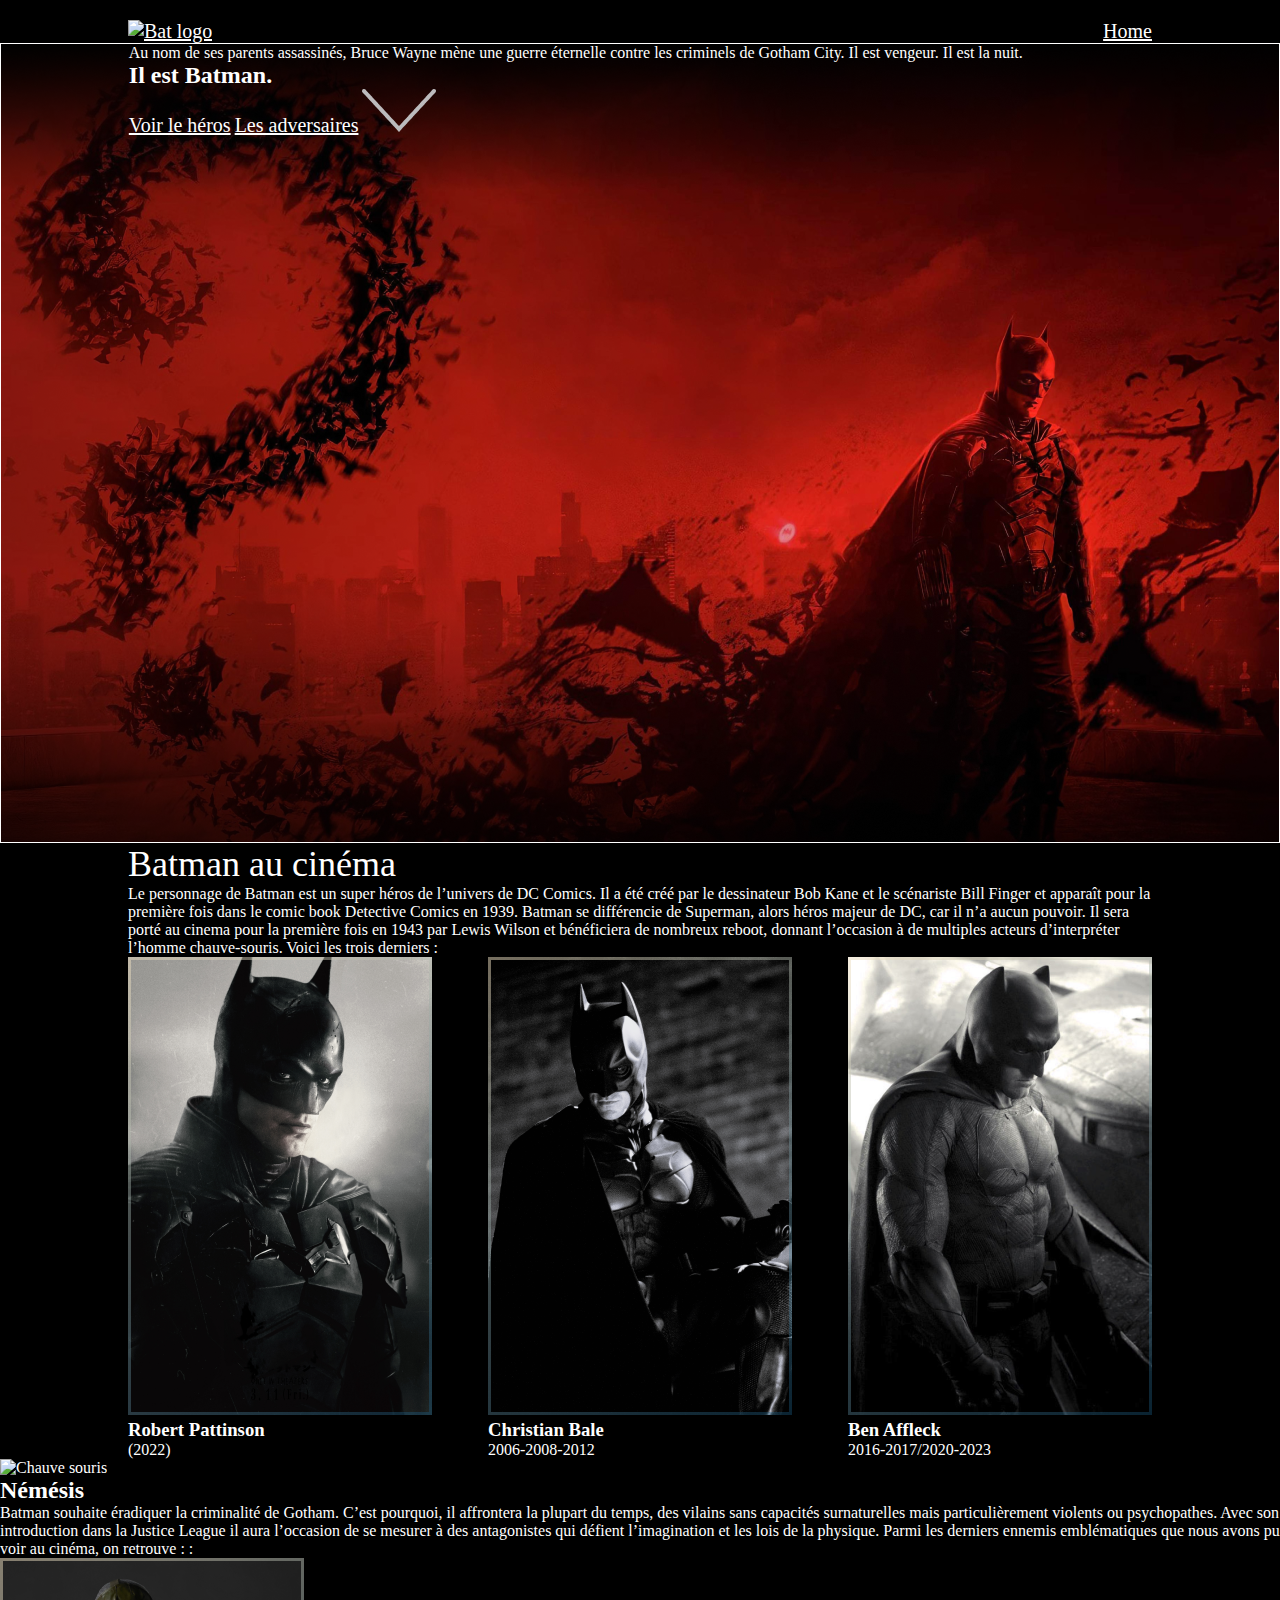
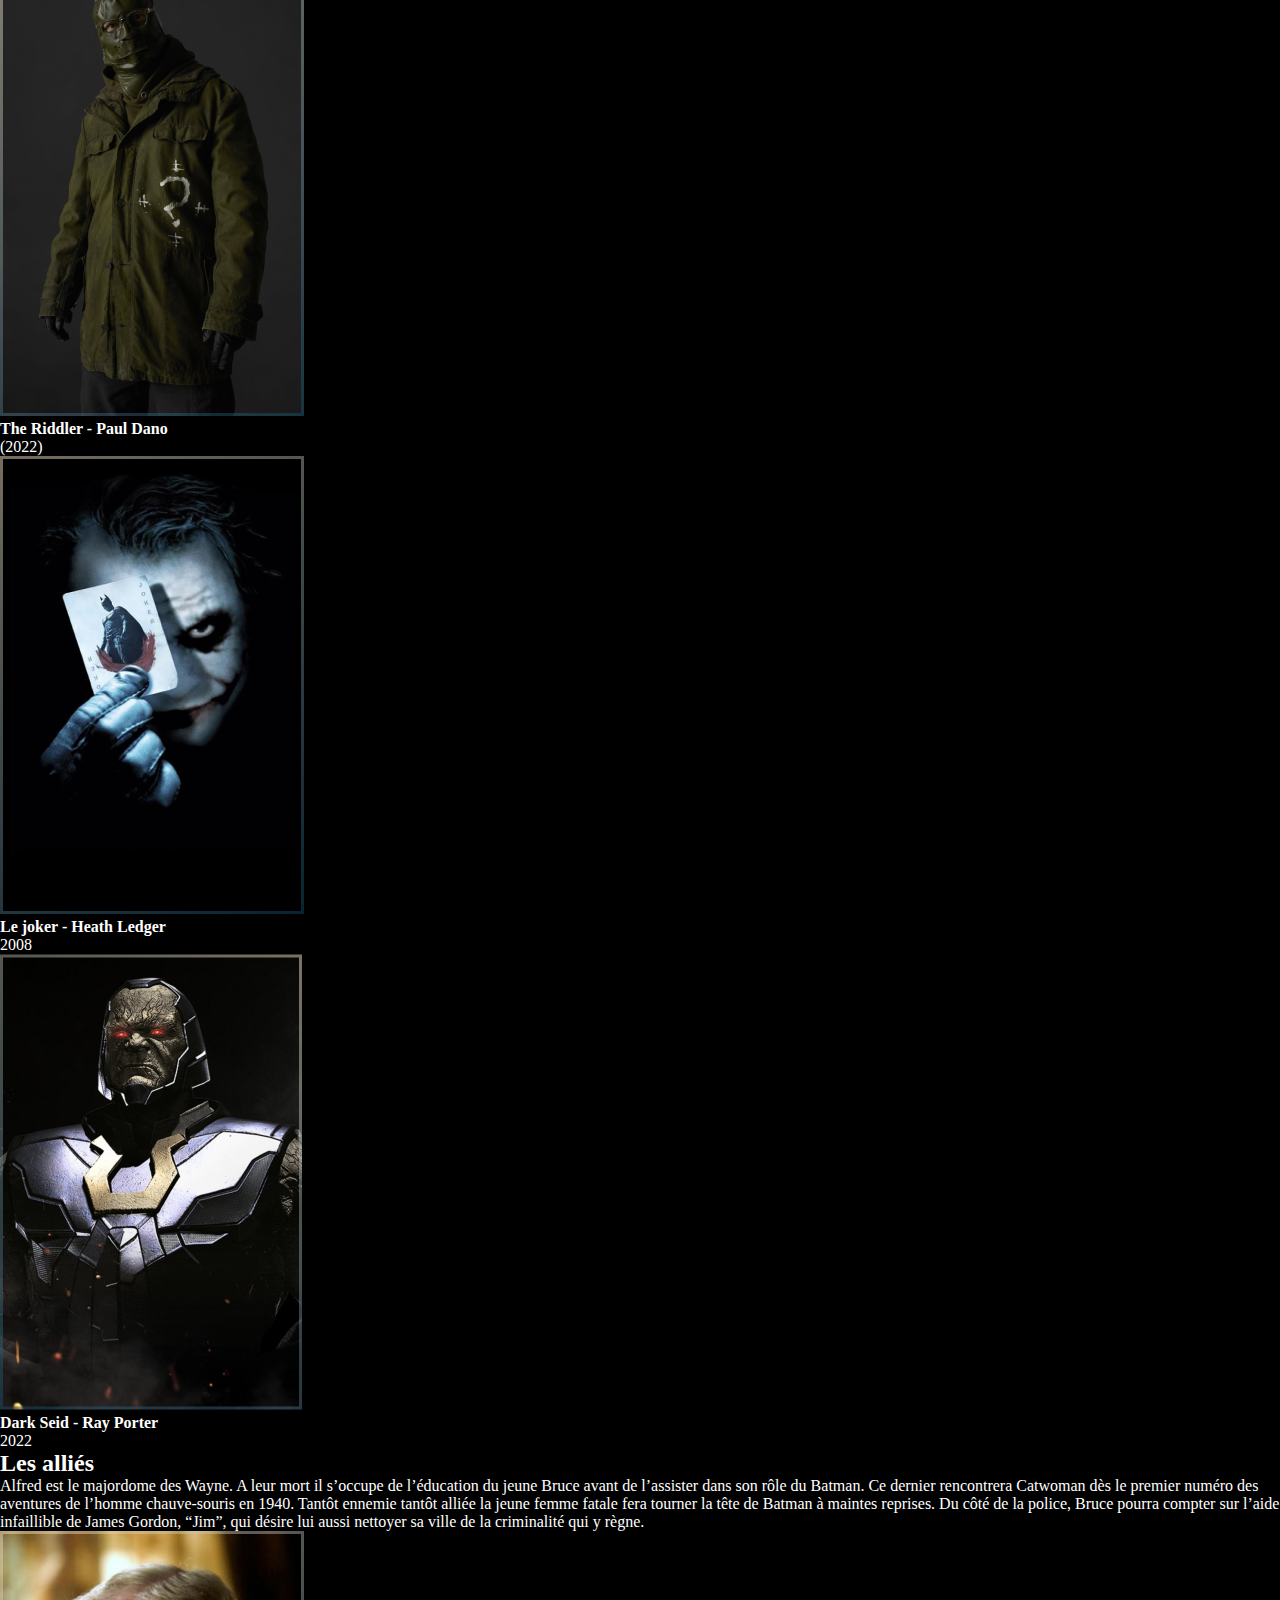
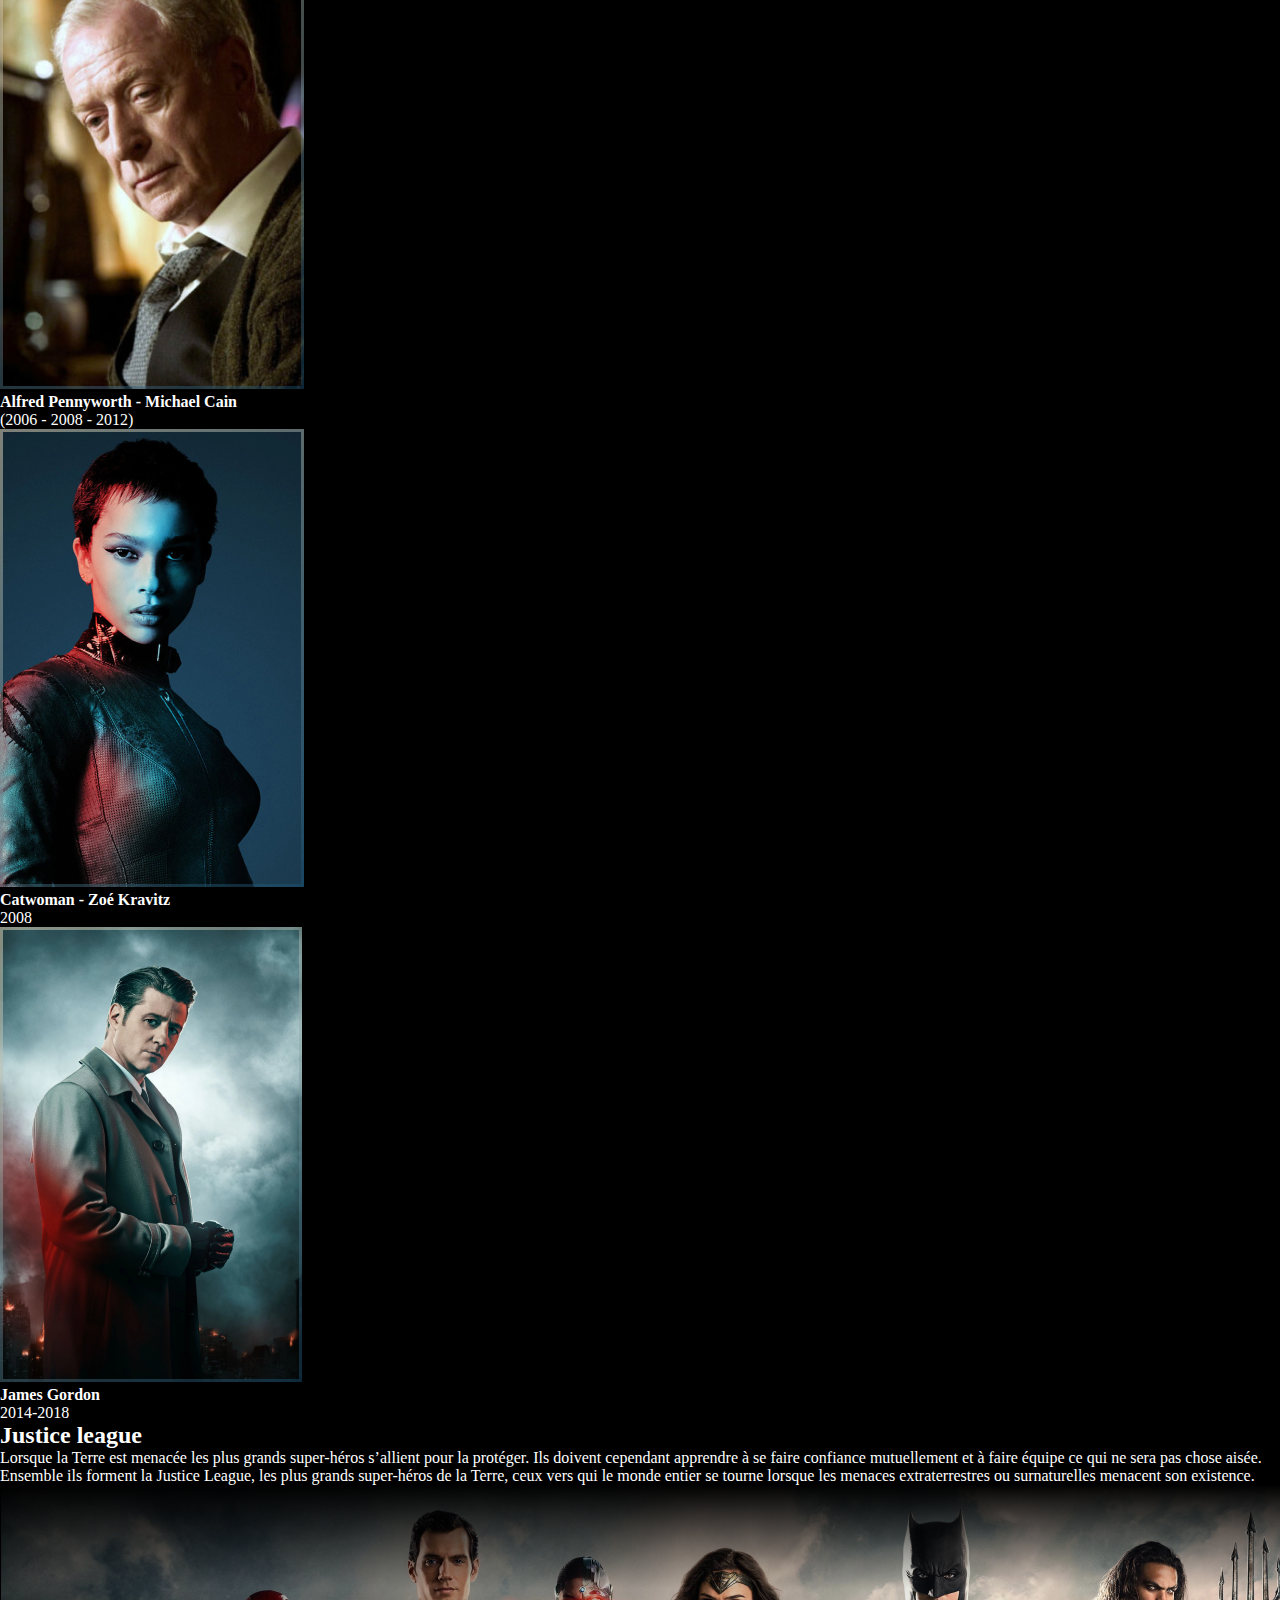
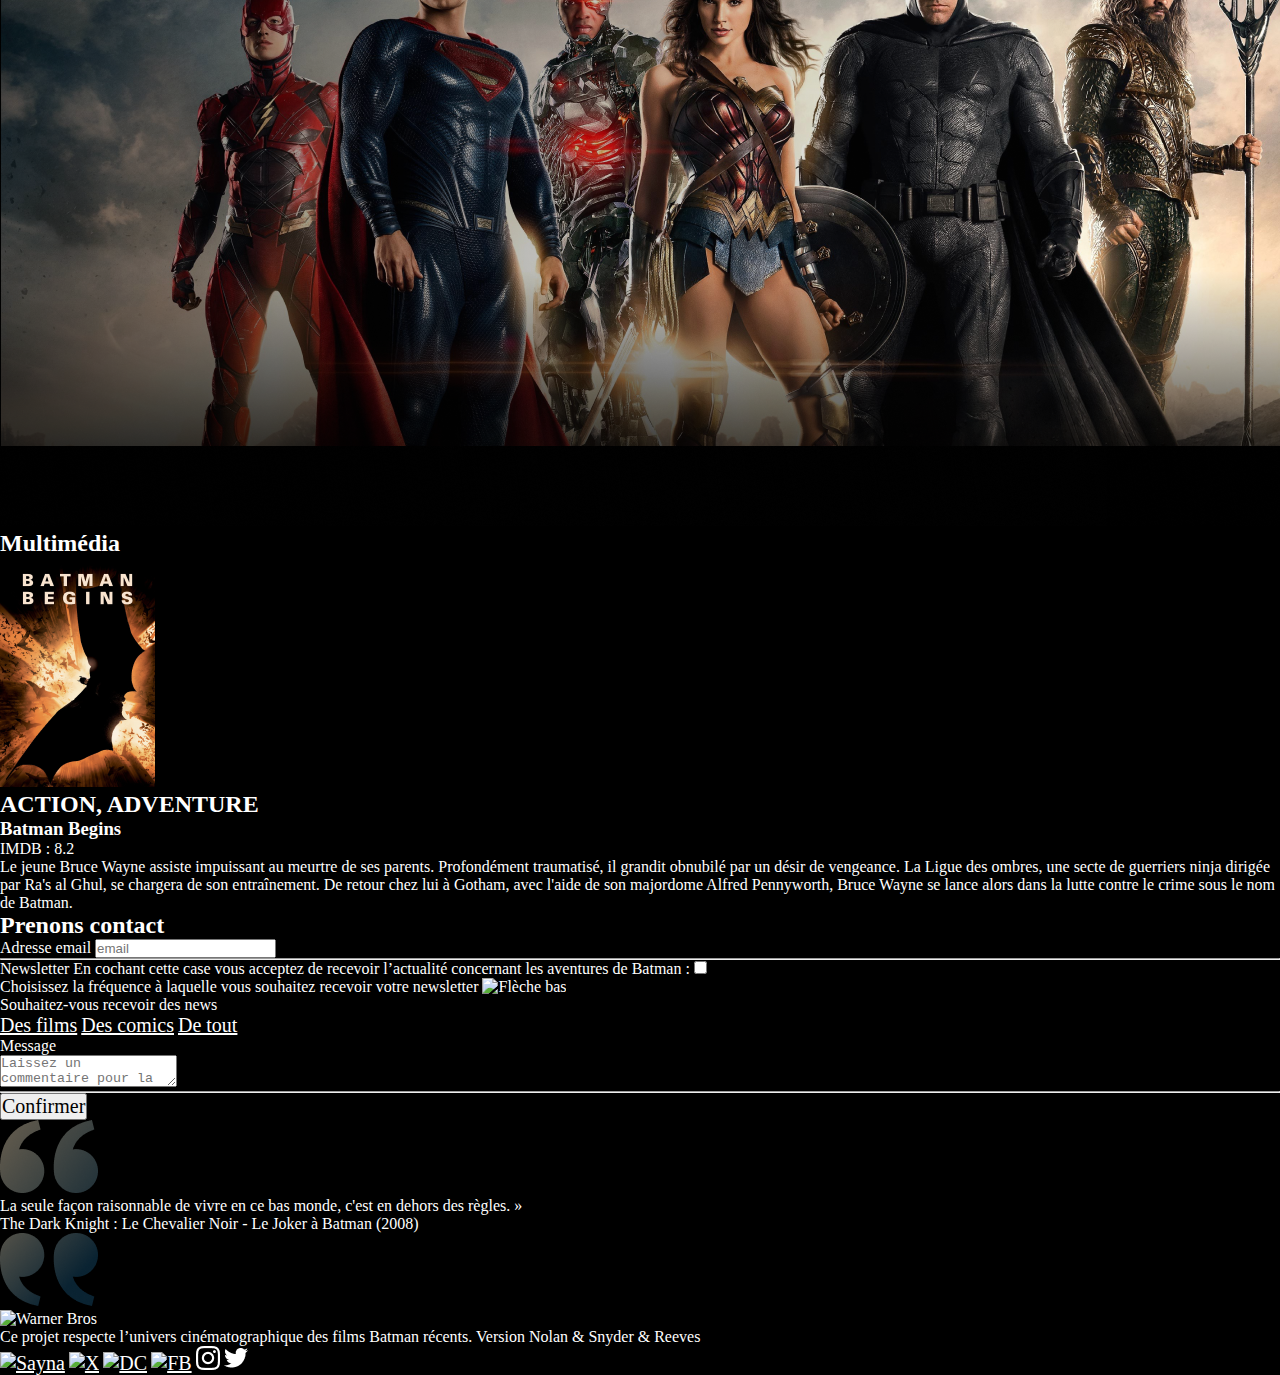
==== index.html @ b03e87f8 "Projet fil rouge Batman - Session 4" ====
<!DOCTYPE html>
<html lang="fr">
<head>
    <meta charset="UTF-8">
    <meta name="viewport" content="width=device-width, initial-scale=1.0">
    <link rel="stylesheet" type="text/css" href="styles/styles.css">

    <title>Batman</title>
</head>
<body>
    <header>
        
        <nav class="container">
            <a href="index.html"><img src="img/logos/logohome.png" alt="Bat logo" style="background-color:black"></a>
            <ul class="menu">
                <li><a href="index.html">Home</a></li>
            </ul>
        </nav>
    </header>
    <main>
        <section id="hero">
            <div class="container">
                <p>
                    Au nom de ses parents assassinés, Bruce Wayne mène une guerre éternelle contre les 
                    criminels de Gotham City. Il est vengeur. Il est la nuit.
                </p>            
                    <h2>
                        Il est Batman. 
                    </h2>

                    <a href="#">Voir le héros</a>
                    <a href="#">Les adversaires</a>

                <img src="img/Logos/flèche_down_header.png" alt="flèche">
            </div>
                
        </section>
        <section class="batman-cinema">
            <div class="container">
                <h1>Batman au cinéma</h1>
                <p>
                    Le personnage de Batman est un super héros de l’univers de DC Comics. Il a été créé par le 
                    dessinateur Bob Kane et le scénariste Bill Finger et apparaît pour la première fois dans le 
                    comic book Detective Comics en 1939. Batman se différencie de Superman, alors héros 
                    majeur de DC, car il n’a aucun pouvoir. Il sera porté au cinema pour la première fois en 1943 
                    par Lewis Wilson et bénéficiera de nombreux reboot, donnant l’occasion à de multiples 
                    acteurs d’interpréter l’homme chauve-souris. Voici les trois derniers : 
                </p>
                <div class="batman-personnages">
                    <div class="card">
                        <img class="card-img-top" src="img/Illustrations/Bathome2.png" alt="Film Batman">
                        <div class="card-body">
                          <h3 class="card-title">Robert Pattinson</h3>
                          <p class="card-text">(2022)</p>
                        </div>
                    </div>
                    <div class="card">
                        <img class="card-img-top" src="img/Illustrations/Bathome3.png" alt="Film Batman">
                        <div class="card-body">
                          <h3 class="card-title">Christian Bale</h3>
                          <p class="card-text">2006-2008-2012</p>
                        </div>
                    </div>
                      <div class="card">
                        <img class="card-img-top" src="img/Illustrations/Bathome4.png" alt="Film Batman">
                        <div class="card-body">
                          <h3 class="card-title">Ben Affleck</h3>
                          <p class="card-text">2016-2017/2020-2023</p>
                        </div>
                    </div>                    
                </div>
            </div>
            </section>
            <section>
                <img src="img/illustrations/Bathome13.png" alt="Chauve souris" id="chauve-souris">
                <h2 id="nemesis">Némésis</h2>
                
                <p>
                    Batman souhaite éradiquer la criminalité de Gotham. C’est pourquoi, il affrontera la plupart 
                    du temps, des vilains sans capacités surnaturelles mais particulièrement violents ou 
                    psychopathes. Avec son introduction dans la Justice League il aura l’occasion de se mesurer à 
                    des antagonistes qui défient l’imagination et les lois de la physique. Parmi les derniers 
                    ennemis emblématiques que nous avons pu voir au cinéma, on retrouve : : 
                </p>
                <div class="cards">
                    <div class="card">
                        <img class="card-img-top" src="img/Illustrations/Bathome5.png" alt="Image méchant">
                        <div class="card-body">
                          <h4 class="card-title">The Riddler - Paul Dano</h4>
                          <p class="card-text">(2022)</p>
                        </div>
                    </div>
                    <div class="card">
                        <img class="card-img-top" src="img/Illustrations/Bathome6.png" alt="Image méchant">
                        <div class="card-body">
                          <h4 class="card-title">Le joker - Heath Ledger</h4>
                          <p class="card-text">2008</p>
                        </div>
                    </div>
                      <div class="card">
                        <img class="card-img-top" src="img/Illustrations/Bathome7.png" alt="Image méchant">
                        <div class="card-body">
                          <h4 class="card-title">Dark Seid - Ray Porter</h4>
                          <p class="card-text">2022</p>
                        </div>
                    </div>                   
                    
                </div>               

            </section>
            <section>
                
                <h2>Les alliés</h2>                
                <p>
                    Alfred est le majordome des Wayne. A leur mort il s’occupe de l’éducation du jeune Bruce 
                    avant de l’assister dans son rôle du Batman. Ce dernier rencontrera Catwoman dès le 
                    premier numéro des aventures de l’homme chauve-souris en 1940. Tantôt ennemie tantôt 
                    alliée la jeune femme fatale fera tourner la tête de Batman à maintes reprises. Du côté de la 
                    police, Bruce pourra compter sur l’aide infaillible de James Gordon, “Jim”, qui désire lui aussi 
                    nettoyer sa ville de la criminalité qui y règne. 
                </p>
                <div class="cards">
                    <div class="card">
                        <img class="card-img-top" src="img/Illustrations/Bathome9.png" alt="Image allié">
                        <div class="card-body">
                          <h4 class="card-title">Alfred Pennyworth - Michael Cain</h4>
                          <p class="card-text">(2006 - 2008 - 2012)</p>
                        </div>
                    </div>
                    <div class="card">
                        <img class="card-img-top" src="img/Illustrations/Bathome8.png" alt="Image allié">
                        <div class="card-body">
                          <h4 class="card-title">Catwoman - Zoé Kravitz</h4>
                          <p class="card-text">2008</p>
                        </div>
                    </div>
                      <div class="card">
                        <img class="card-img-top" src="img/Illustrations/Bathome10.png" alt="Image allié">
                        <div class="card-body">
                          <h4 class="card-title">James Gordon</h4>
                          <p class="card-text">2014-2018</p>
                        </div>
                    </div>
                </div>
            </section>
            <section>                
                <h2>Justice league</h2>                
                <p>
                    Lorsque la Terre est menacée les plus grands super-héros s’allient pour la protéger. Ils 
                    doivent cependant apprendre à se faire confiance mutuellement et à faire équipe ce qui ne 
                    sera pas chose aisée. Ensemble ils forment la Justice League, les plus grands super-héros de 
                    la Terre, ceux vers qui le monde entier se tourne lorsque les menaces extraterrestres ou 
                    surnaturelles menacent son existence.

                <img src="img/Illustrations/Bathome11.png" alt="Justice League">
            </section>
            <section>
                <h2>Multimédia</h2>

                <div>
                    <img src="img/Illustrations/Bathome_ba1.png" alt="Batman Begins">
                </div>
                <div>
                    <h2>ACTION, ADVENTURE</h2>
                    <h3>Batman Begins</h3>
                    <p>IMDB : <span>8.2</span></p>
                    <p>
                        Le jeune Bruce Wayne assiste impuissant au meurtre de ses parents. Profondément 
                        traumatisé, il grandit obnubilé par un désir de vengeance. La Ligue des ombres, une secte de 
                        guerriers ninja dirigée par Ra's al Ghul, se chargera de son entraînement. De retour chez lui à 
                        Gotham, avec l'aide de son majordome Alfred Pennyworth, Bruce Wayne se lance alors dans 
                        la lutte contre le crime sous le nom de Batman. 
                    </p>
                </div>
                

                <!-- <iframe src="https://www.youtube.com/embed/jXrFsn9pcZY?si=qJ1JbUD21C4CP-iM" title="YouTube video player" frameborder="0" allow="accelerometer; autoplay; clipboard-write; encrypted-media; gyroscope; picture-in-picture; web-share" allowfullscreen id="bande-annonce"></iframe> -->

            
                <div id="contact">
                    <h2>Prenons contact</h2>
                    <form method="POST" action="index.html">
                                                    
                            <label for="email">Adresse email</label>
                            <input type="email" id="email" name="email" maxlength="50" placeholder = "email"><hr>
                            <label for="newsletter"> Newsletter
                            
                            En cochant cette case vous acceptez de recevoir l’actualité concernant les aventures de 
                            Batman : </label>
                            <input type="checkbox" name="newsletter" id="newsletter" ><br>
                            <div>
                                <span>Choisissez la fréquence à laquelle vous souhaitez recevoir votre newsletter</span>
                                <span>
                                    <img src="img/logos/icon_flèche_2.png" alt ="Flèche bas">
                                </span>
                            </div>
                            <div>
                                <p>Souhaitez-vous recevoir des news</p>

                            </div>
                            <a href="">Des films</a>
                            <a href="">Des comics</a>
                            <a href="">De tout</a>

                            <p>Message</p>
                            <textarea id="message" name="message" placeholder="Laissez un commentaire pour la communauté"></textarea>
                            <hr>
                        
                        <button type="submit">Confirmer</button>
                    </form>
                </div>
                <section>
                    <div>
                        <div>
                            <img src="img/Logos/icon_guillemets_1.png" alt="Guillemets">
                        </div>
                        <div>
                            <div>
                                <p> La seule façon raisonnable de vivre en ce bas monde, c'est en dehors des règles. » 
                                    </p>
                            </div>
                            <div>
                                The Dark Knight : Le Chevalier Noir - Le Joker à Batman (2008)

                            </div>
                        </div>
                        <div>
                            <img src="img/Logos/icon_guillemets_2.png" alt="Guillemets">
                        </div>
                    </div>
                </section>
        

    </main>
    <footer>
        <div>
            <div>
                <img src="img/logos/icon_WB.png" alt="Warner Bros" style="background-color:black">
                <p>Ce projet respecte l’univers cinématographique des films Batman récents. Version Nolan & 
                    Snyder & Reeves </p>
            </div>
            <div>
                <a href="#"><img src="img/logos/logo_sayna_white.png" alt="Sayna" style="background-color : black"></a>
                <a href=""><img src="img/logos/icon_x.png" alt="X" style="background-color : black"></a>
                <a href=""><img src="img/logos/icon_DC.png" alt="DC" style="background-color : black"></a>
                <a href=""><img src="img/logos/icon_facebook.png" alt="FB" style="background-color : black"></a>
                <a href=""><img src="img/Logos/icon_ig.png" alt="IG" style="background-color : black"></a>
                <a href=""><img src="img/Logos/icon_tw.png" alt="Twitter" style="background-color : black"></a>
            </div>
        </div>

    </footer>
</body>
</html>
---- styles/styles.css ----
/*Importation des polices de caractères*/

@font-face{
    font-family : "rajdhani";
    src:url("fonts/rajdhani/Rajdhani-Medium.ttf");
}

@font-face{
    font-family : "space_grotesk";
    src:url("fonts/Space_Grotesk/SpaceGrotesk-Regular.ttf");
}
:root{
    --yellow : #FFFF00;
    --yellow2 : #f8f184;
    --blue : #19587D;
    --red : #B11313;
    --black1 : #0D0E09;
    --black2 : #000000;
    --white : #FFFFFF;
    --grey : #C4C4C4;
    --blue2 : #EDDEBF;
    --marron : #EDDEBF;
    --marron2 : #890008;
}

*{
    margin : 0;
    padding : 0;
    box-sizing : border-box;
}
h1{
    font-family : 'rajdhani';
    font-size : 36px;
    font-weight : 400;
}
button{
    font-family : 'rajdhani';
    font-size : 20px;
    font-weight :400;
}
.container{
    width : 80%;
    margin : 0 auto;
}
body{
    background-color : black;
    color : white;
    font-family : 'space_grotesk';
    font-weight : 300;

}
nav{
    display : flex;
    align-items : center;
    justify-content : space-between;
    padding-top : 20px;
}
ul{
    list-style : none;
}
a{
    color : var(--white);
    font-size : 20px;
    font-weight : 500;
}
ul a:hover{
   color : var(--yellow);
}
#hero{
    border : 1px solid white;
    background-image : url('../img/Illustrations/Bathome1.png');
    height: 800px;
    background-position : top center;
    background-repeat : no-repeat;
    background-color : #19587d;
}
.batman-personnages{
    display : flex;
    justify-content : space-between;
}
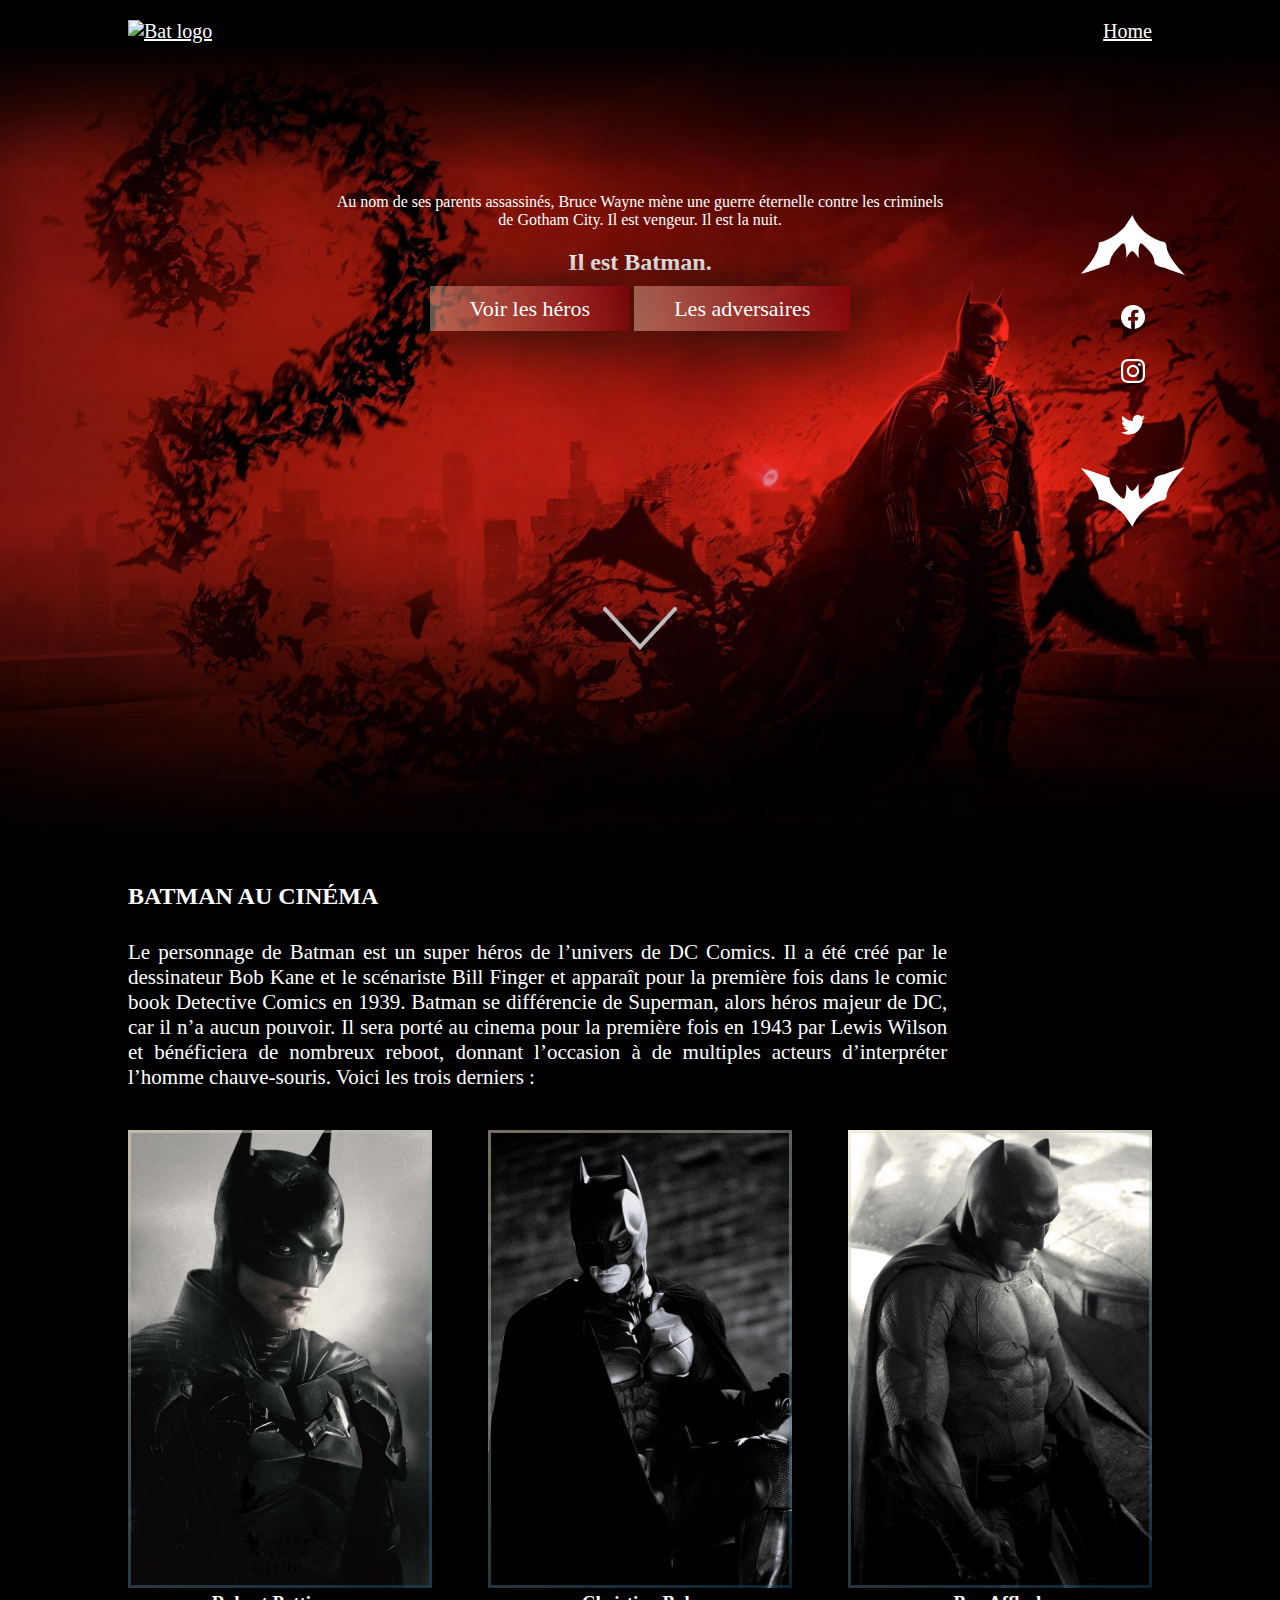
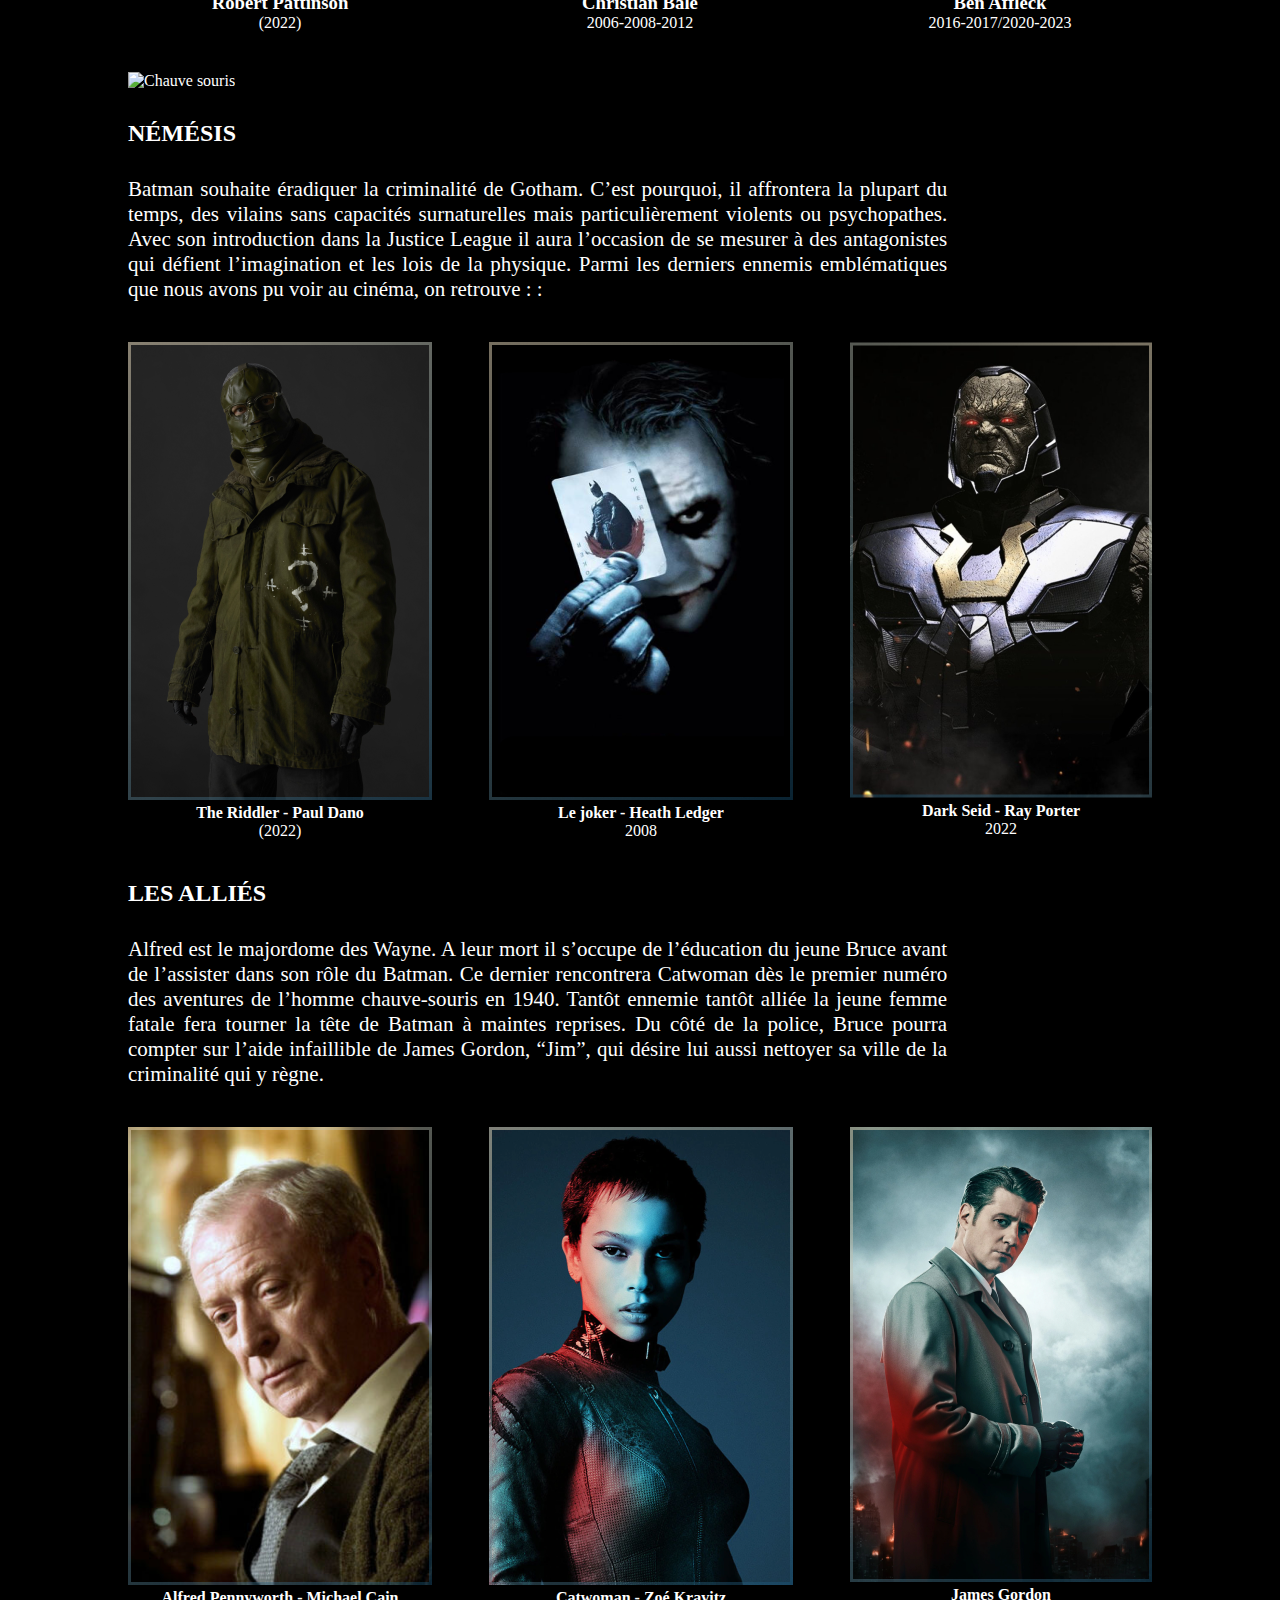
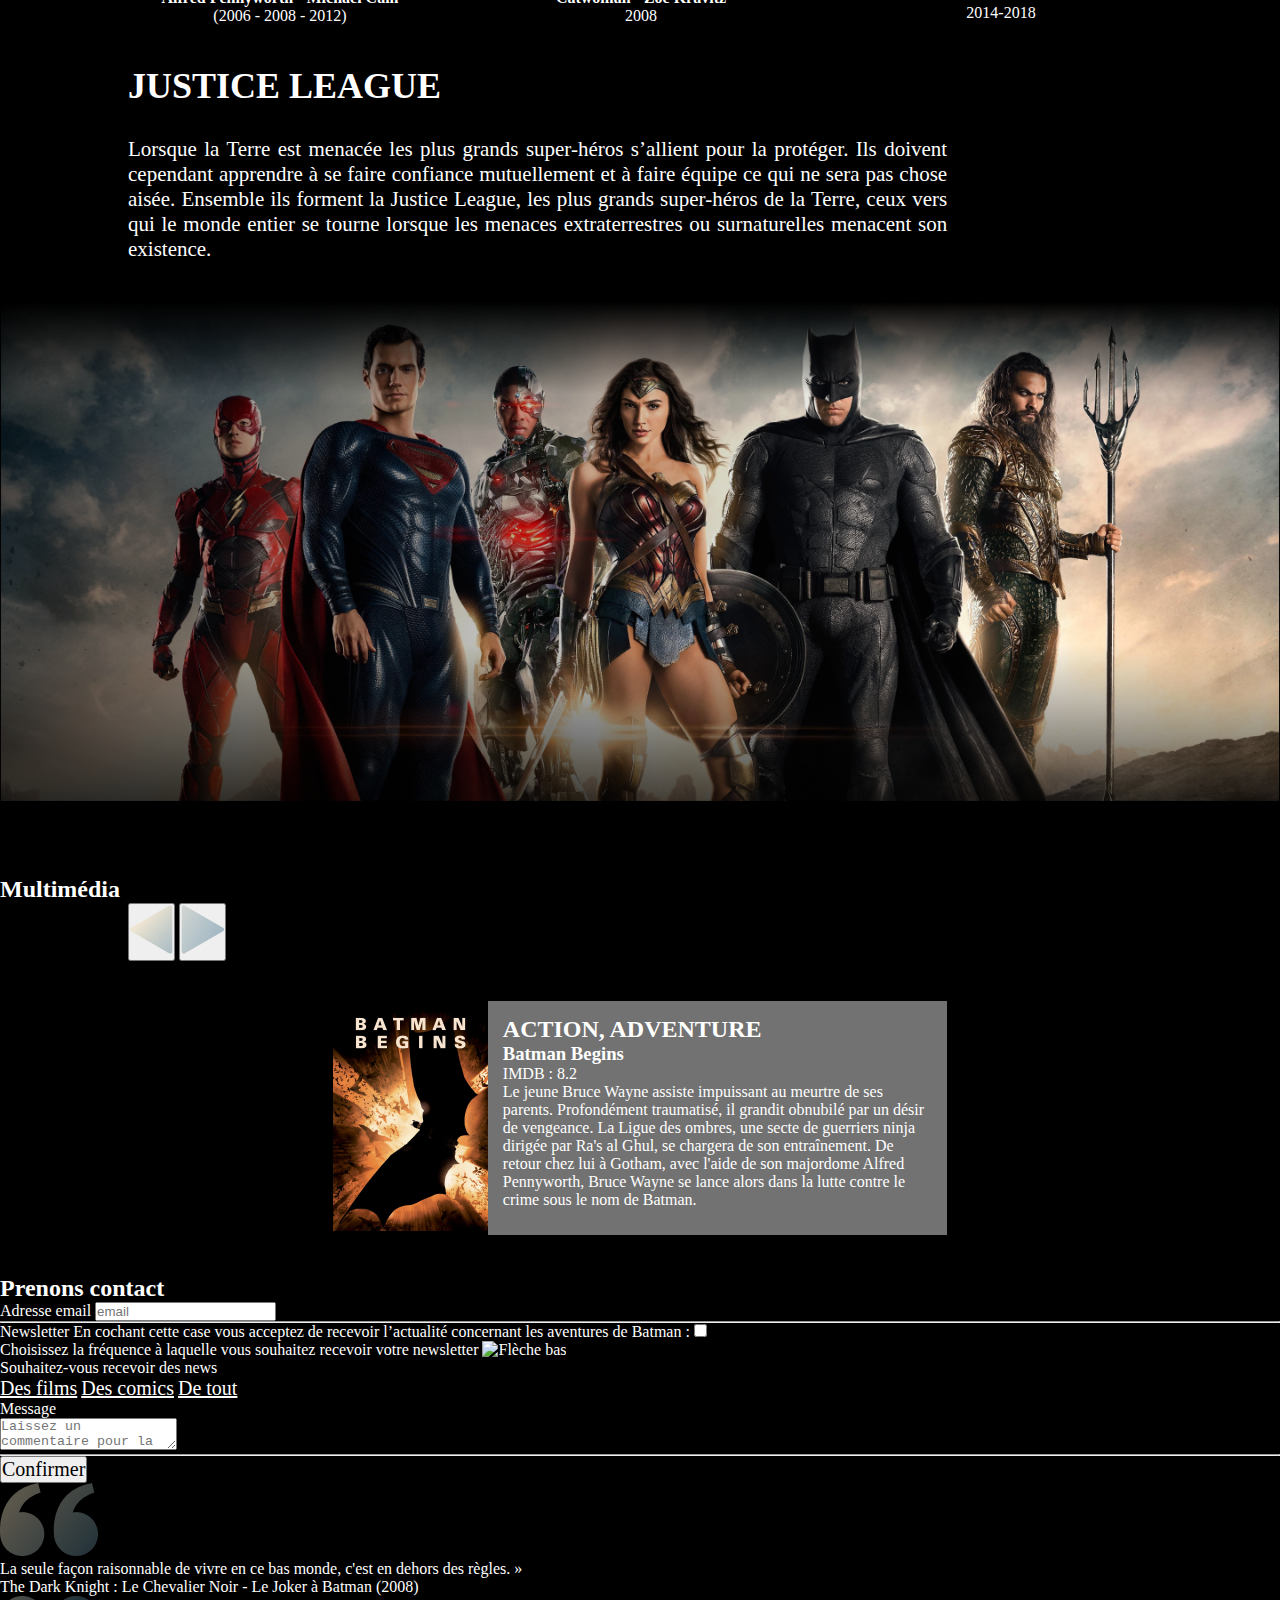
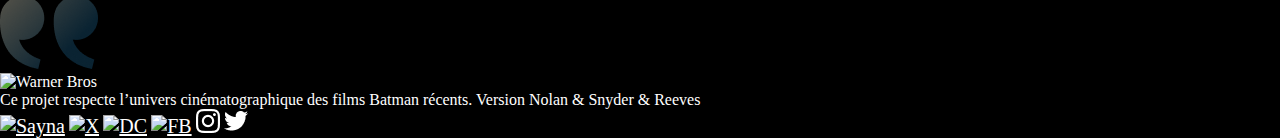
==== commit e2ea3b42: "Projet fil rouge - Batman - fin Session 5 - Sayna" ====
--- a/index.html
+++ b/index.html
@@ -18,27 +18,41 @@
         </nav>
     </header>
     <main>
+        <div class="scroll">
+            <img class="social" src="img/Logos/logo_bat_flèche.png" alt="logo bat fleche">
+            <img class="social" src="img/Logos/icon_facebook.png" alt="FB">
+            <img class="social" src="img/Logos/icon_ig.png" alt="IG">
+            <img class="social" src="img/Logos/icon_tw.png" alt="twitter">
+            <img class="social" src="img/Logos/logo_bat_flèche_2.png" alt="logo 2 bat fleche">
+           
+
+
+        </div>
         <section id="hero">
-            <div class="container">
-                <p>
-                    Au nom de ses parents assassinés, Bruce Wayne mène une guerre éternelle contre les 
-                    criminels de Gotham City. Il est vengeur. Il est la nuit.
-                </p>            
-                    <h2>
+            <div class="content">
+                <div class="container">
+                    <p class="texte">
+                        Au nom de ses parents assassinés, Bruce Wayne mène une guerre éternelle contre les 
+                        criminels de Gotham City. Il est vengeur. Il est la nuit.
+                    </p>            
+                    <h2 class="titre">
                         Il est Batman. 
                     </h2>
-
-                    <a href="#">Voir le héros</a>
-                    <a href="#">Les adversaires</a>
-
-                <img src="img/Logos/flèche_down_header.png" alt="flèche">
-            </div>
+                    <div class="cta">
+                        <a class="btn" href="#batman-cinema">Voir les héros</a>
+                        <a class="btn" href="#">Les adversaires</a>
+                    </div>
+                </div>
+            
+            </div>
+                <img class="fleche" src="img/Logos/flèche_down_header.png" alt="flèche">
+            
                 
         </section>
-        <section class="batman-cinema">
+        <section id="batman-cinema">
             <div class="container">
-                <h1>Batman au cinéma</h1>
-                <p>
+                <h2 class="titre">Batman au cinéma</h2>
+                <p class="description">
                     Le personnage de Batman est un super héros de l’univers de DC Comics. Il a été créé par le 
                     dessinateur Bob Kane et le scénariste Bill Finger et apparaît pour la première fois dans le 
                     comic book Detective Comics en 1939. Batman se différencie de Superman, alors héros 
@@ -46,72 +60,73 @@
                     par Lewis Wilson et bénéficiera de nombreux reboot, donnant l’occasion à de multiples 
                     acteurs d’interpréter l’homme chauve-souris. Voici les trois derniers : 
                 </p>
-                <div class="batman-personnages">
-                    <div class="card">
-                        <img class="card-img-top" src="img/Illustrations/Bathome2.png" alt="Film Batman">
-                        <div class="card-body">
-                          <h3 class="card-title">Robert Pattinson</h3>
-                          <p class="card-text">(2022)</p>
-                        </div>
-                    </div>
-                    <div class="card">
-                        <img class="card-img-top" src="img/Illustrations/Bathome3.png" alt="Film Batman">
-                        <div class="card-body">
-                          <h3 class="card-title">Christian Bale</h3>
-                          <p class="card-text">2006-2008-2012</p>
-                        </div>
-                    </div>
-                      <div class="card">
-                        <img class="card-img-top" src="img/Illustrations/Bathome4.png" alt="Film Batman">
-                        <div class="card-body">
-                          <h3 class="card-title">Ben Affleck</h3>
-                          <p class="card-text">2016-2017/2020-2023</p>
+                <div class="batman-personnage">
+                    <div class="batman-item">
+                        <img src="img/Illustrations/Bathome2.png" alt="Film Batman">
+                        <div class="personnage-info">
+                          <h3>Robert Pattinson</h3>
+                          <p>(2022)</p>
+                        </div>
+                    </div>
+                    <div class="batman-item">
+                        <img src="img/Illustrations/Bathome3.png" alt="Film Batman">
+                        <div class="personnage-info">
+                          <h3>Christian Bale</h3>
+                          <p>2006-2008-2012</p>
+                        </div>
+                    </div>
+                    <div class="batman-item">
+                        <img src="img/Illustrations/Bathome4.png" alt="Film Batman">
+                        <div class="personnage-info">
+                          <h3>Ben Affleck</h3>
+                          <p>2016-2017/2020-2023</p>
                         </div>
                     </div>                    
                 </div>
             </div>
-            </section>
-            <section>
+        </section>
+        <section id="nemesis">
+            <div class="container">
                 <img src="img/illustrations/Bathome13.png" alt="Chauve souris" id="chauve-souris">
-                <h2 id="nemesis">Némésis</h2>
+                <h2 class="titre">Némésis</h2>
                 
-                <p>
+                <p class="description">
                     Batman souhaite éradiquer la criminalité de Gotham. C’est pourquoi, il affrontera la plupart 
                     du temps, des vilains sans capacités surnaturelles mais particulièrement violents ou 
                     psychopathes. Avec son introduction dans la Justice League il aura l’occasion de se mesurer à 
                     des antagonistes qui défient l’imagination et les lois de la physique. Parmi les derniers 
                     ennemis emblématiques que nous avons pu voir au cinéma, on retrouve : : 
                 </p>
-                <div class="cards">
-                    <div class="card">
-                        <img class="card-img-top" src="img/Illustrations/Bathome5.png" alt="Image méchant">
-                        <div class="card-body">
-                          <h4 class="card-title">The Riddler - Paul Dano</h4>
-                          <p class="card-text">(2022)</p>
-                        </div>
-                    </div>
-                    <div class="card">
-                        <img class="card-img-top" src="img/Illustrations/Bathome6.png" alt="Image méchant">
-                        <div class="card-body">
-                          <h4 class="card-title">Le joker - Heath Ledger</h4>
-                          <p class="card-text">2008</p>
-                        </div>
-                    </div>
-                      <div class="card">
-                        <img class="card-img-top" src="img/Illustrations/Bathome7.png" alt="Image méchant">
-                        <div class="card-body">
-                          <h4 class="card-title">Dark Seid - Ray Porter</h4>
-                          <p class="card-text">2022</p>
+                <div class="batman-personnage">
+                    <div class="batman-item">
+                        <img src="img/Illustrations/Bathome5.png" alt="Image méchant">
+                        <div class="personnage-info">
+                          <h4>The Riddler - Paul Dano</h4>
+                          <p>(2022)</p>
+                        </div>
+                    </div>
+                    <div class="batman-item">
+                        <img src="img/Illustrations/Bathome6.png" alt="Image méchant">
+                        <div class="personnage-info">
+                          <h4>Le joker - Heath Ledger</h4>
+                          <p>2008</p>
+                        </div>
+                    </div>
+                      <div class="batman-item">
+                        <img src="img/Illustrations/Bathome7.png" alt="Image méchant">
+                        <div class="personnage-info">
+                          <h4>Dark Seid - Ray Porter</h4>
+                          <p>2022</p>
                         </div>
                     </div>                   
                     
                 </div>               
-
-            </section>
-            <section>
-                
-                <h2>Les alliés</h2>                
-                <p>
+            </div>
+        </section>
+        <section id="allies">
+            <div class="container">
+                <h2 class="titre">Les alliés</h2>                
+                <p class="description">
                     Alfred est le majordome des Wayne. A leur mort il s’occupe de l’éducation du jeune Bruce 
                     avant de l’assister dans son rôle du Batman. Ce dernier rencontrera Catwoman dès le 
                     premier numéro des aventures de l’homme chauve-souris en 1940. Tantôt ennemie tantôt 
@@ -119,58 +134,72 @@
                     police, Bruce pourra compter sur l’aide infaillible de James Gordon, “Jim”, qui désire lui aussi 
                     nettoyer sa ville de la criminalité qui y règne. 
                 </p>
-                <div class="cards">
-                    <div class="card">
-                        <img class="card-img-top" src="img/Illustrations/Bathome9.png" alt="Image allié">
-                        <div class="card-body">
-                          <h4 class="card-title">Alfred Pennyworth - Michael Cain</h4>
-                          <p class="card-text">(2006 - 2008 - 2012)</p>
-                        </div>
-                    </div>
-                    <div class="card">
-                        <img class="card-img-top" src="img/Illustrations/Bathome8.png" alt="Image allié">
-                        <div class="card-body">
-                          <h4 class="card-title">Catwoman - Zoé Kravitz</h4>
-                          <p class="card-text">2008</p>
-                        </div>
-                    </div>
-                      <div class="card">
-                        <img class="card-img-top" src="img/Illustrations/Bathome10.png" alt="Image allié">
-                        <div class="card-body">
-                          <h4 class="card-title">James Gordon</h4>
-                          <p class="card-text">2014-2018</p>
-                        </div>
-                    </div>
-                </div>
+                <div class="batman-personnage">
+                        <div class="batman-item">
+                            <img src="img/Illustrations/Bathome9.png" alt="Image allié">
+                            <div class="personnage-info">
+                                <h4>Alfred Pennyworth - Michael Cain</h4>
+                                <p>(2006 - 2008 - 2012)</p>
+                            </div>
+                        </div>
+                        <div class="batman-item">
+                            <img src="img/Illustrations/Bathome8.png" alt="Image allié">
+                            <div class="personnage-info">
+                                <h4>Catwoman - Zoé Kravitz</h4>
+                                <p>2008</p>
+                            </div>
+                        </div>
+                        <div class="batman-item">
+                            <img src="img/Illustrations/Bathome10.png" alt="Image allié">
+                            <div class="personnage-info">
+                                <h4>James Gordon</h4>
+                                <p>2014-2018</p>
+                            </div>
+                        </div>
+                    </div>
+                </div>
+            </div>
             </section>
-            <section>                
-                <h2>Justice league</h2>                
-                <p>
-                    Lorsque la Terre est menacée les plus grands super-héros s’allient pour la protéger. Ils 
-                    doivent cependant apprendre à se faire confiance mutuellement et à faire équipe ce qui ne 
-                    sera pas chose aisée. Ensemble ils forment la Justice League, les plus grands super-héros de 
-                    la Terre, ceux vers qui le monde entier se tourne lorsque les menaces extraterrestres ou 
-                    surnaturelles menacent son existence.
-
-                <img src="img/Illustrations/Bathome11.png" alt="Justice League">
+            <section id="batman-justice-league">
+                <div class="container">               
+                    <h1 class="titre">Justice league</h1>                
+                    <p class="description">
+                        Lorsque la Terre est menacée les plus grands super-héros s’allient pour la protéger. Ils 
+                        doivent cependant apprendre à se faire confiance mutuellement et à faire équipe ce qui ne 
+                        sera pas chose aisée. Ensemble ils forment la Justice League, les plus grands super-héros de 
+                        la Terre, ceux vers qui le monde entier se tourne lorsque les menaces extraterrestres ou 
+                        surnaturelles menacent son existence.
+                    </p>   
+                </div>
+                <img src="img/Illustrations/Bathome11.png" alt="Justice League" width="100%">
             </section>
-            <section>
+            <section id="multimedia">
                 <h2>Multimédia</h2>
-
-                <div>
-                    <img src="img/Illustrations/Bathome_ba1.png" alt="Batman Begins">
-                </div>
-                <div>
-                    <h2>ACTION, ADVENTURE</h2>
-                    <h3>Batman Begins</h3>
-                    <p>IMDB : <span>8.2</span></p>
-                    <p>
-                        Le jeune Bruce Wayne assiste impuissant au meurtre de ses parents. Profondément 
-                        traumatisé, il grandit obnubilé par un désir de vengeance. La Ligue des ombres, une secte de 
-                        guerriers ninja dirigée par Ra's al Ghul, se chargera de son entraînement. De retour chez lui à 
-                        Gotham, avec l'aide de son majordome Alfred Pennyworth, Bruce Wayne se lance alors dans 
-                        la lutte contre le crime sous le nom de Batman. 
-                    </p>
+                <div class="container">
+                        <button>
+                            <img src="img/Logos/icon_flèche_1.png" alt="Flèche gauche" class="left">
+                        </button>
+                        <button>
+                            <img src="img/Logos/icon_flèche_2.png" alt="Flèche droite" class="right">
+                        </button>
+                    
+                    <div class="slider-multimedia">
+                        <div class="slider-image">
+                            <img src="img/Illustrations/Bathome_ba1.png" alt="Batman Begins">
+                        </div>
+                        <div class="slider-content">
+                            <h2>ACTION, ADVENTURE</h2>
+                            <h3>Batman Begins</h3>
+                            <p>IMDB : <span>8.2</span></p>
+                            <p>
+                                Le jeune Bruce Wayne assiste impuissant au meurtre de ses parents. Profondément 
+                                traumatisé, il grandit obnubilé par un désir de vengeance. La Ligue des ombres, une secte de 
+                                guerriers ninja dirigée par Ra's al Ghul, se chargera de son entraînement. De retour chez lui à 
+                                Gotham, avec l'aide de son majordome Alfred Pennyworth, Bruce Wayne se lance alors dans 
+                                la lutte contre le crime sous le nom de Batman. 
+                            </p>
+                        </div>
+                    </div>
                 </div>
                 
 
--- a/styles/styles.css
+++ b/styles/styles.css
@@ -19,8 +19,8 @@
     --white : #FFFFFF;
     --grey : #C4C4C4;
     --blue2 : #EDDEBF;
-    --marron : #EDDEBF;
-    --marron2 : #890008;
+    --gradient-white : #eddebf65;
+    --gradient-red : #890009a5;
 }
 
 *{
@@ -67,14 +67,87 @@
    color : var(--yellow);
 }
 #hero{
-    border : 1px solid white;
+    /* border : 1px solid white; */
     background-image : url('../img/Illustrations/Bathome1.png');
     height: 800px;
     background-position : top center;
     background-repeat : no-repeat;
     background-color : #19587d;
+    background-size : cover;
 }
-.batman-personnages{
+
+.content{
+    display : flex;
+    flex-direction : column;
+    justify-content : center;
+    text-align : center;
+    width : 60%;
+    margin : 0 auto;
+    padding-top : 150px;
+}
+#hero .titre{
+    margin : 20px 0;
+}
+.btn{
+    text-decoration : none;
+    color : var(--white);
+    font-size : 22px;
+    padding : 10px 40px;
+    /* border : 1px solid white; */
+    background : linear-gradient(80deg, var(--gradient-white),var(--gradient-red));
+    box-shadow : var(--black1) 5px 5px 60px;
+    margin-top : 10px;
+}
+
+#hero .fleche{
+    display : block;
+    margin : 0 auto;
+    margin-top: 285px;
+
+}
+.scroll{
+    display: flex;
+    flex-direction : column;
+    align-items : center;
+    position : fixed;
+    right : 80px;
+    top : 200px;
+
+}
+.scroll .social{
+    margin : 15px;
+}
+#batman-cinema, #nemesis, #allies, #batman-justice-league{
+    margin-top : 40px;
+}
+.batman-personnage{
     display : flex;
     justify-content : space-between;
+}
+#batman-cinema .titre, #nemesis .titre, #allies .titre, #batman-justice-league .titre{
+    text-transform : uppercase;
+    font-weight : bold;
+    margin : 30px 0;
+}
+#batman-cinema .description, #nemesis .description, #allies .description, #batman-justice-league .description{
+    margin-bottom : 40px;
+    text-align : justify;
+    width : 80%;
+    font-size : 21px;
+}
+#batman-cinema .personnage-info, #nemesis .personnage-info, #allies .personnage-info{
+    text-align : center;
+}
+
+#multimedia .slider-multimedia{
+    display : flex;
+    width : 60%;
+    margin : 40px auto;
+}
+#multimedia .slider-image{
+    width : 100%;
+}
+#multimedia .slider-content{
+    padding : 15px;
+    background-color :#727272; 
 }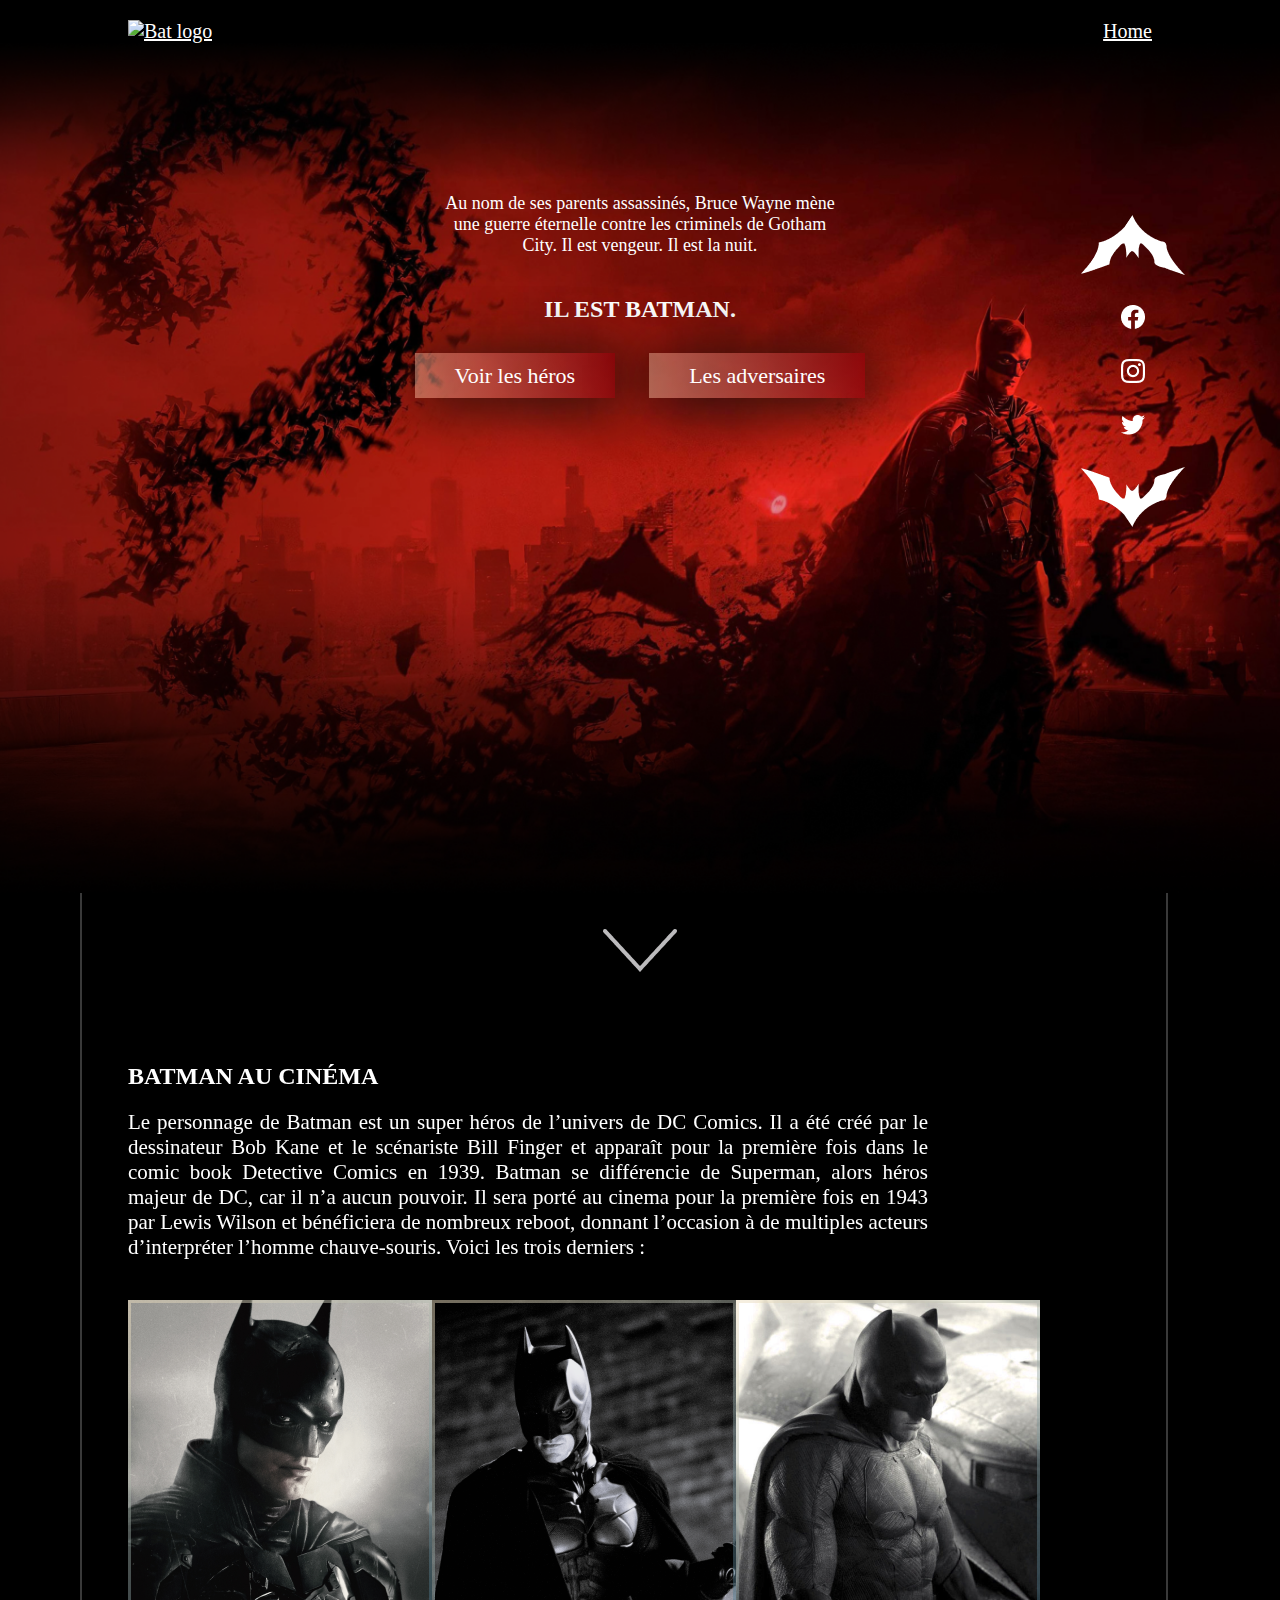
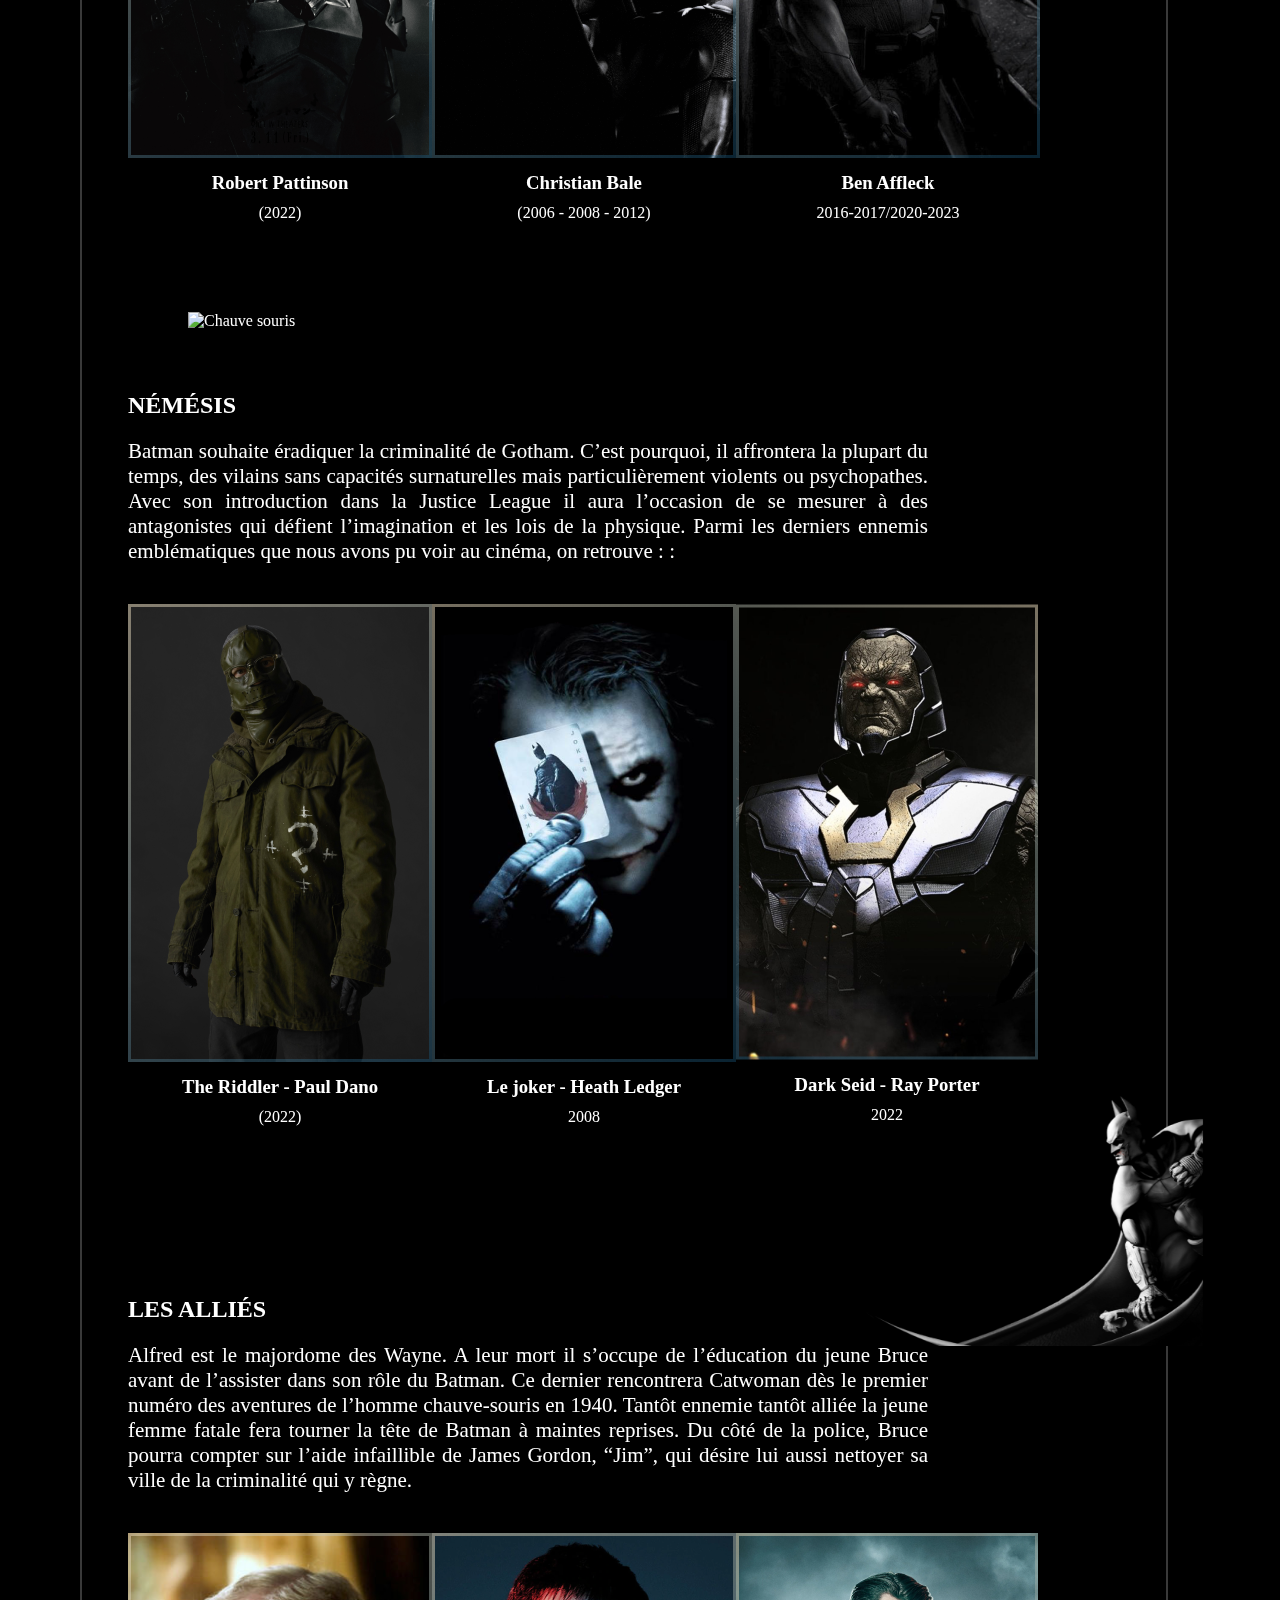
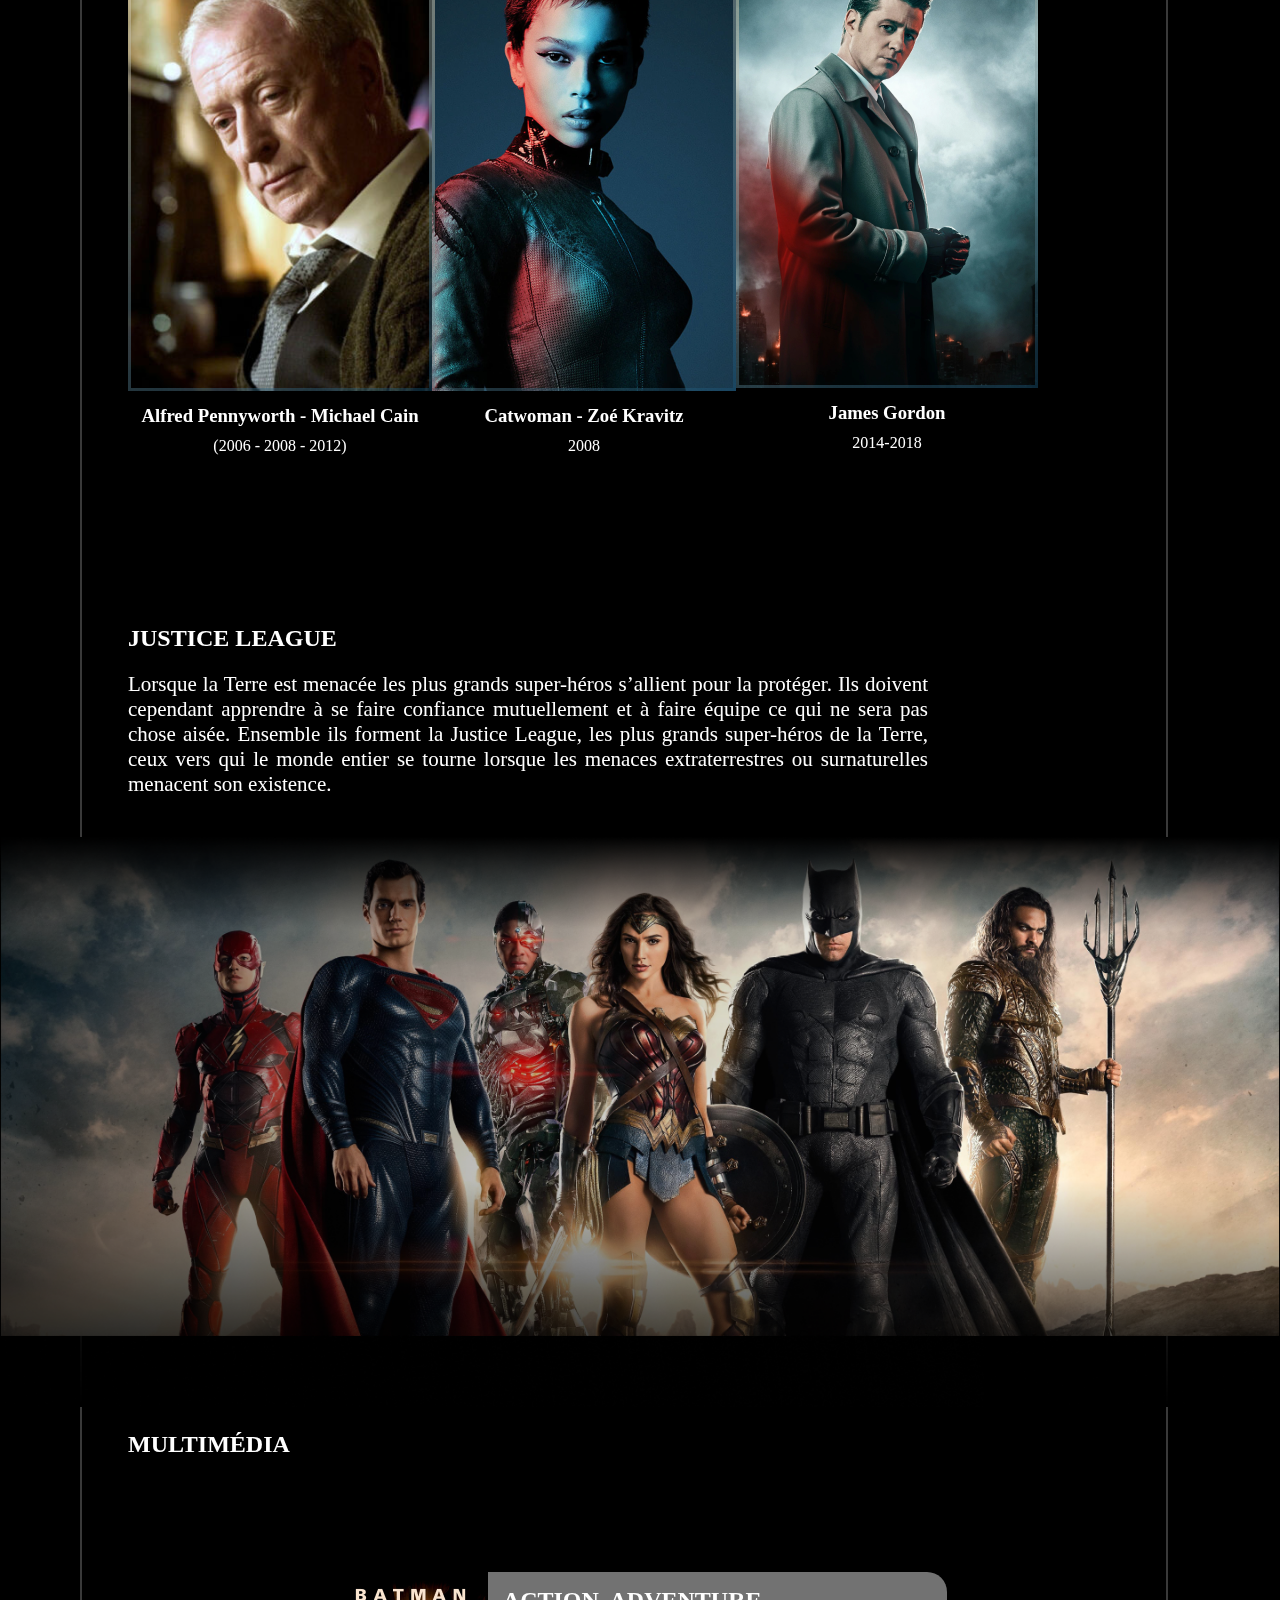
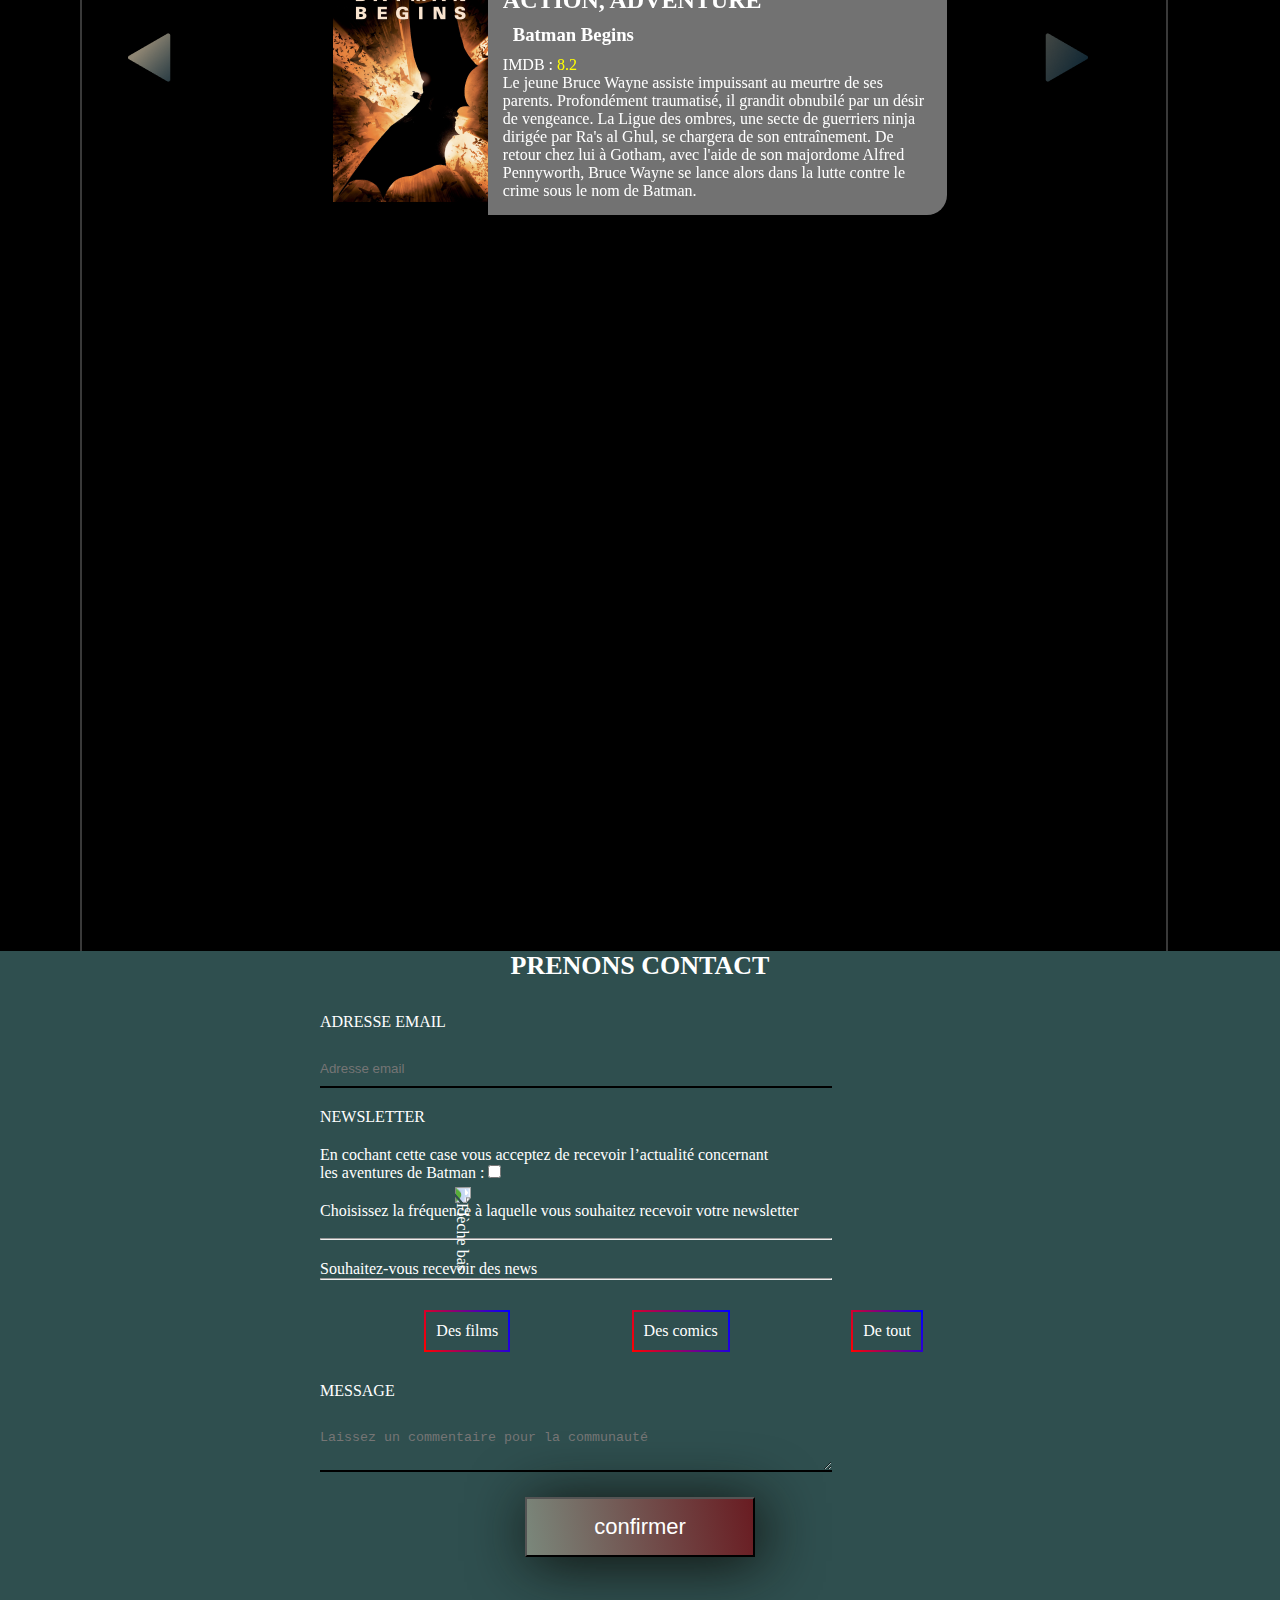
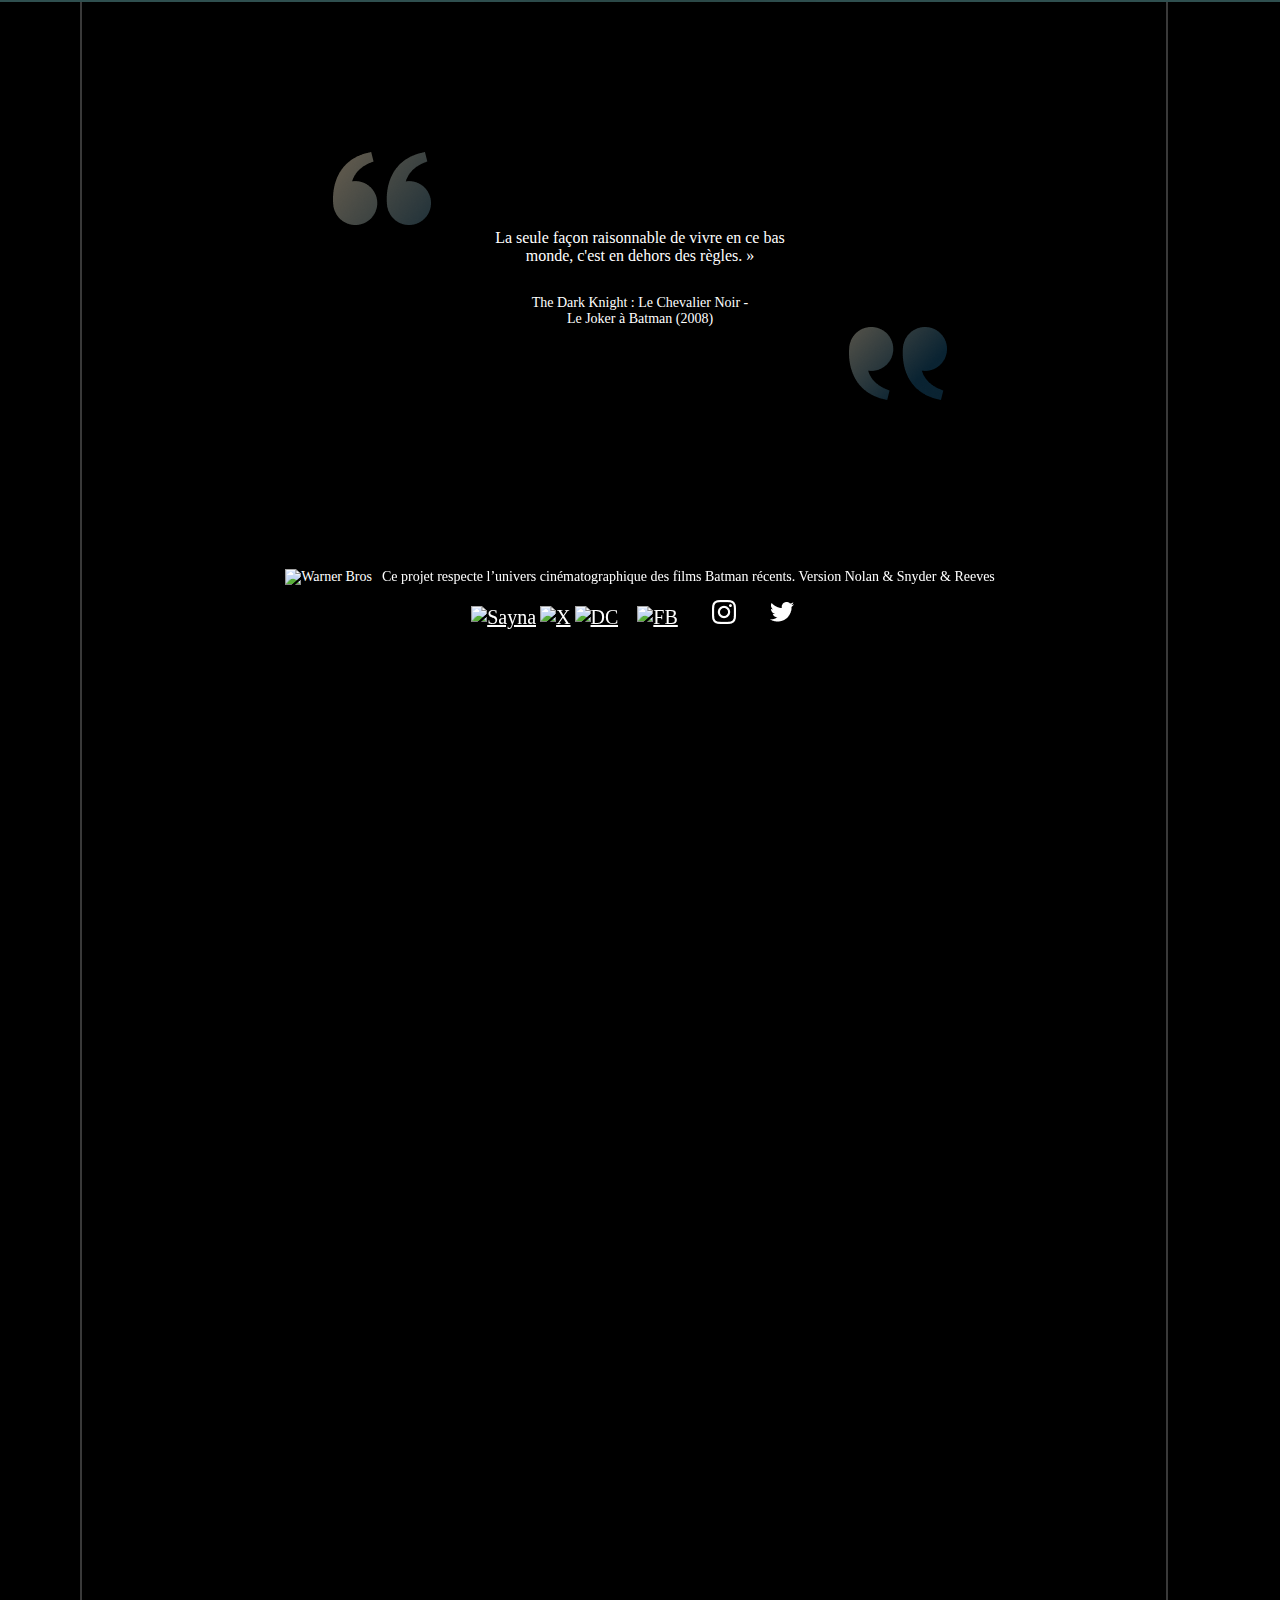
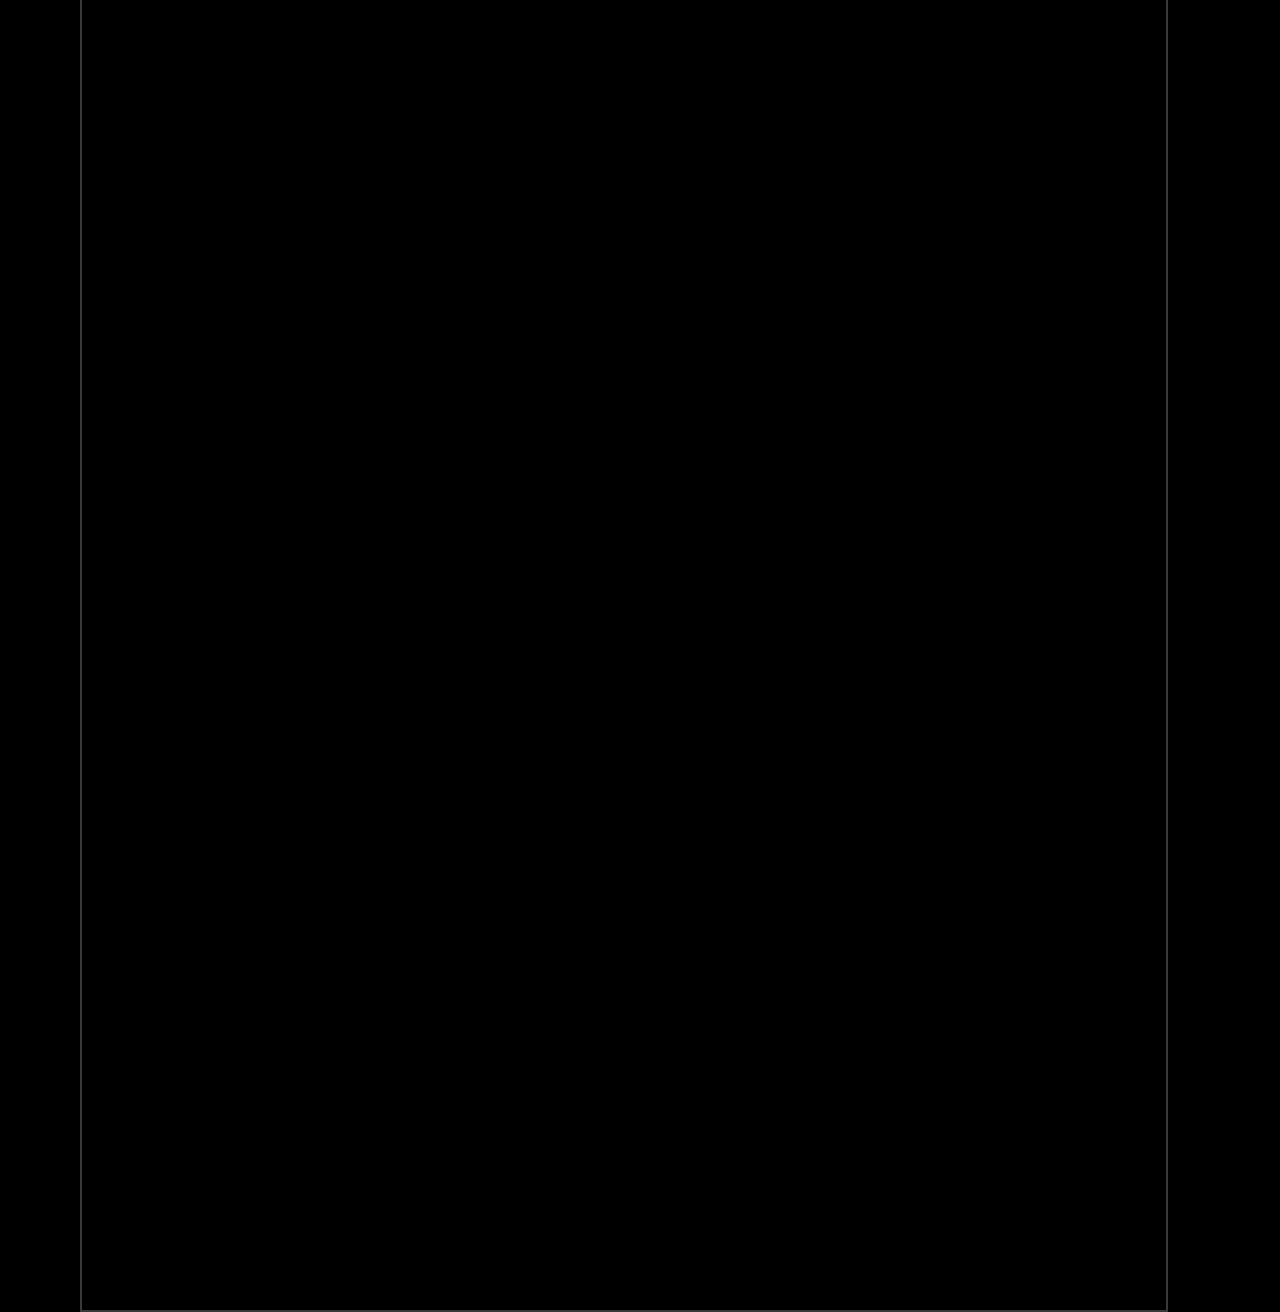
==== commit 3b5869f6: "Projet file rouge Batman - Début correction script, ajout de commentaires" ====
--- a/index.html
+++ b/index.html
@@ -1,5 +1,6 @@
 <!DOCTYPE html>
 <html lang="fr">
+
 <head>
     <meta charset="UTF-8">
     <meta name="viewport" content="width=device-width, initial-scale=1.0">
@@ -7,81 +8,81 @@
 
     <title>Batman</title>
 </head>
+
 <body>
+
+    <div class="cadre"></div>
+    <!-- <div class="wrapper"> -->
     <header>
-        
         <nav class="container">
             <a href="index.html"><img src="img/logos/logohome.png" alt="Bat logo" style="background-color:black"></a>
             <ul class="menu">
                 <li><a href="index.html">Home</a></li>
+
             </ul>
         </nav>
     </header>
+
     <main>
+
         <div class="scroll">
             <img class="social" src="img/Logos/logo_bat_flèche.png" alt="logo bat fleche">
             <img class="social" src="img/Logos/icon_facebook.png" alt="FB">
             <img class="social" src="img/Logos/icon_ig.png" alt="IG">
             <img class="social" src="img/Logos/icon_tw.png" alt="twitter">
             <img class="social" src="img/Logos/logo_bat_flèche_2.png" alt="logo 2 bat fleche">
-           
-
-
         </div>
         <section id="hero">
             <div class="content">
                 <div class="container">
                     <p class="texte">
-                        Au nom de ses parents assassinés, Bruce Wayne mène une guerre éternelle contre les 
+                        Au nom de ses parents assassinés, Bruce Wayne mène une guerre éternelle contre les
                         criminels de Gotham City. Il est vengeur. Il est la nuit.
-                    </p>            
+                    </p>
                     <h2 class="titre">
-                        Il est Batman. 
+                        Il est Batman.
                     </h2>
-                    <div class="cta">
+                    <div id="boutons">
                         <a class="btn" href="#batman-cinema">Voir les héros</a>
-                        <a class="btn" href="#">Les adversaires</a>
-                    </div>
-                </div>
-            
-            </div>
-                <img class="fleche" src="img/Logos/flèche_down_header.png" alt="flèche">
-            
-                
+                        <a class="btn" href="#nemesis">Les adversaires</a>
+                    </div>
+                </div>
+            </div>
+            <img class="fleche" src="img/Logos/flèche_down_header.png" alt="flèche">
         </section>
         <section id="batman-cinema">
             <div class="container">
                 <h2 class="titre">Batman au cinéma</h2>
                 <p class="description">
-                    Le personnage de Batman est un super héros de l’univers de DC Comics. Il a été créé par le 
-                    dessinateur Bob Kane et le scénariste Bill Finger et apparaît pour la première fois dans le 
-                    comic book Detective Comics en 1939. Batman se différencie de Superman, alors héros 
-                    majeur de DC, car il n’a aucun pouvoir. Il sera porté au cinema pour la première fois en 1943 
-                    par Lewis Wilson et bénéficiera de nombreux reboot, donnant l’occasion à de multiples 
-                    acteurs d’interpréter l’homme chauve-souris. Voici les trois derniers : 
+                    Le personnage de Batman est un super héros de l’univers de DC Comics. Il a été créé par le
+                    dessinateur Bob Kane et le scénariste Bill Finger et apparaît pour la première fois dans le
+                    comic book Detective Comics en 1939. Batman se différencie de Superman, alors héros
+                    majeur de DC, car il n’a aucun pouvoir. Il sera porté au cinema pour la première fois en 1943
+                    par Lewis Wilson et bénéficiera de nombreux reboot, donnant l’occasion à de multiples
+                    acteurs d’interpréter l’homme chauve-souris. Voici les trois derniers :
                 </p>
                 <div class="batman-personnage">
                     <div class="batman-item">
                         <img src="img/Illustrations/Bathome2.png" alt="Film Batman">
                         <div class="personnage-info">
-                          <h3>Robert Pattinson</h3>
-                          <p>(2022)</p>
+                            <h3 class="acteur">Robert Pattinson</h3>
+                            <p>(2022)</p>
                         </div>
                     </div>
                     <div class="batman-item">
                         <img src="img/Illustrations/Bathome3.png" alt="Film Batman">
                         <div class="personnage-info">
-                          <h3>Christian Bale</h3>
-                          <p>2006-2008-2012</p>
+                            <h3 class="acteur">Christian Bale</h3>
+                            <p>(2006 - 2008 - 2012)</p>
                         </div>
                     </div>
                     <div class="batman-item">
                         <img src="img/Illustrations/Bathome4.png" alt="Film Batman">
                         <div class="personnage-info">
-                          <h3>Ben Affleck</h3>
-                          <p>2016-2017/2020-2023</p>
-                        </div>
-                    </div>                    
+                            <h3 class="acteur">Ben Affleck</h3>
+                            <p>2016-2017/2020-2023</p>
+                        </div>
+                    </div>
                 </div>
             </div>
         </section>
@@ -89,195 +90,220 @@
             <div class="container">
                 <img src="img/illustrations/Bathome13.png" alt="Chauve souris" id="chauve-souris">
                 <h2 class="titre">Némésis</h2>
-                
+
                 <p class="description">
-                    Batman souhaite éradiquer la criminalité de Gotham. C’est pourquoi, il affrontera la plupart 
-                    du temps, des vilains sans capacités surnaturelles mais particulièrement violents ou 
-                    psychopathes. Avec son introduction dans la Justice League il aura l’occasion de se mesurer à 
-                    des antagonistes qui défient l’imagination et les lois de la physique. Parmi les derniers 
-                    ennemis emblématiques que nous avons pu voir au cinéma, on retrouve : : 
+                    Batman souhaite éradiquer la criminalité de Gotham. C’est pourquoi, il affrontera la plupart
+                    du temps, des vilains sans capacités surnaturelles mais particulièrement violents ou
+                    psychopathes. Avec son introduction dans la Justice League il aura l’occasion de se mesurer à
+                    des antagonistes qui défient l’imagination et les lois de la physique. Parmi les derniers
+                    ennemis emblématiques que nous avons pu voir au cinéma, on retrouve : :
                 </p>
                 <div class="batman-personnage">
                     <div class="batman-item">
                         <img src="img/Illustrations/Bathome5.png" alt="Image méchant">
                         <div class="personnage-info">
-                          <h4>The Riddler - Paul Dano</h4>
-                          <p>(2022)</p>
+                            <h3>The Riddler - Paul Dano</h3>
+                            <p>(2022)</p>
                         </div>
                     </div>
                     <div class="batman-item">
                         <img src="img/Illustrations/Bathome6.png" alt="Image méchant">
                         <div class="personnage-info">
-                          <h4>Le joker - Heath Ledger</h4>
-                          <p>2008</p>
-                        </div>
-                    </div>
-                      <div class="batman-item">
+                            <h3>Le joker - Heath Ledger</h3>
+                            <p>2008</p>
+                        </div>
+                    </div>
+                    <div class="batman-item">
                         <img src="img/Illustrations/Bathome7.png" alt="Image méchant">
                         <div class="personnage-info">
-                          <h4>Dark Seid - Ray Porter</h4>
-                          <p>2022</p>
-                        </div>
-                    </div>                   
-                    
-                </div>               
+                            <h3>Dark Seid - Ray Porter</h3>
+                            <p>2022</p>
+                        </div>
+                    </div>
+
+                </div>
             </div>
         </section>
         <section id="allies">
             <div class="container">
-                <h2 class="titre">Les alliés</h2>                
+                <img src="img/Illustrations/Bathome12.png" alt="Batman" class="batman-fight">
+                <h2 class="titre">Les alliés</h2>
                 <p class="description">
-                    Alfred est le majordome des Wayne. A leur mort il s’occupe de l’éducation du jeune Bruce 
-                    avant de l’assister dans son rôle du Batman. Ce dernier rencontrera Catwoman dès le 
-                    premier numéro des aventures de l’homme chauve-souris en 1940. Tantôt ennemie tantôt 
-                    alliée la jeune femme fatale fera tourner la tête de Batman à maintes reprises. Du côté de la 
-                    police, Bruce pourra compter sur l’aide infaillible de James Gordon, “Jim”, qui désire lui aussi 
-                    nettoyer sa ville de la criminalité qui y règne. 
+                    Alfred est le majordome des Wayne. A leur mort il s’occupe de l’éducation du jeune Bruce
+                    avant de l’assister dans son rôle du Batman. Ce dernier rencontrera Catwoman dès le
+                    premier numéro des aventures de l’homme chauve-souris en 1940. Tantôt ennemie tantôt
+                    alliée la jeune femme fatale fera tourner la tête de Batman à maintes reprises. Du côté de la
+                    police, Bruce pourra compter sur l’aide infaillible de James Gordon, “Jim”, qui désire lui aussi
+                    nettoyer sa ville de la criminalité qui y règne.
                 </p>
                 <div class="batman-personnage">
-                        <div class="batman-item">
-                            <img src="img/Illustrations/Bathome9.png" alt="Image allié">
-                            <div class="personnage-info">
-                                <h4>Alfred Pennyworth - Michael Cain</h4>
-                                <p>(2006 - 2008 - 2012)</p>
-                            </div>
-                        </div>
-                        <div class="batman-item">
-                            <img src="img/Illustrations/Bathome8.png" alt="Image allié">
-                            <div class="personnage-info">
-                                <h4>Catwoman - Zoé Kravitz</h4>
-                                <p>2008</p>
-                            </div>
-                        </div>
-                        <div class="batman-item">
-                            <img src="img/Illustrations/Bathome10.png" alt="Image allié">
-                            <div class="personnage-info">
-                                <h4>James Gordon</h4>
-                                <p>2014-2018</p>
-                            </div>
-                        </div>
-                    </div>
-                </div>
-            </div>
-            </section>
-            <section id="batman-justice-league">
-                <div class="container">               
-                    <h1 class="titre">Justice league</h1>                
-                    <p class="description">
-                        Lorsque la Terre est menacée les plus grands super-héros s’allient pour la protéger. Ils 
-                        doivent cependant apprendre à se faire confiance mutuellement et à faire équipe ce qui ne 
-                        sera pas chose aisée. Ensemble ils forment la Justice League, les plus grands super-héros de 
-                        la Terre, ceux vers qui le monde entier se tourne lorsque les menaces extraterrestres ou 
-                        surnaturelles menacent son existence.
-                    </p>   
-                </div>
-                <img src="img/Illustrations/Bathome11.png" alt="Justice League" width="100%">
-            </section>
-            <section id="multimedia">
-                <h2>Multimédia</h2>
-                <div class="container">
-                        <button>
-                            <img src="img/Logos/icon_flèche_1.png" alt="Flèche gauche" class="left">
-                        </button>
-                        <button>
-                            <img src="img/Logos/icon_flèche_2.png" alt="Flèche droite" class="right">
-                        </button>
-                    
-                    <div class="slider-multimedia">
-                        <div class="slider-image">
-                            <img src="img/Illustrations/Bathome_ba1.png" alt="Batman Begins">
-                        </div>
-                        <div class="slider-content">
-                            <h2>ACTION, ADVENTURE</h2>
-                            <h3>Batman Begins</h3>
-                            <p>IMDB : <span>8.2</span></p>
-                            <p>
-                                Le jeune Bruce Wayne assiste impuissant au meurtre de ses parents. Profondément 
-                                traumatisé, il grandit obnubilé par un désir de vengeance. La Ligue des ombres, une secte de 
-                                guerriers ninja dirigée par Ra's al Ghul, se chargera de son entraînement. De retour chez lui à 
-                                Gotham, avec l'aide de son majordome Alfred Pennyworth, Bruce Wayne se lance alors dans 
-                                la lutte contre le crime sous le nom de Batman. 
-                            </p>
-                        </div>
-                    </div>
-                </div>
-                
-
-                <!-- <iframe src="https://www.youtube.com/embed/jXrFsn9pcZY?si=qJ1JbUD21C4CP-iM" title="YouTube video player" frameborder="0" allow="accelerometer; autoplay; clipboard-write; encrypted-media; gyroscope; picture-in-picture; web-share" allowfullscreen id="bande-annonce"></iframe> -->
-
-            
-                <div id="contact">
-                    <h2>Prenons contact</h2>
-                    <form method="POST" action="index.html">
-                                                    
-                            <label for="email">Adresse email</label>
-                            <input type="email" id="email" name="email" maxlength="50" placeholder = "email"><hr>
-                            <label for="newsletter"> Newsletter
-                            
-                            En cochant cette case vous acceptez de recevoir l’actualité concernant les aventures de 
-                            Batman : </label>
-                            <input type="checkbox" name="newsletter" id="newsletter" ><br>
-                            <div>
-                                <span>Choisissez la fréquence à laquelle vous souhaitez recevoir votre newsletter</span>
-                                <span>
-                                    <img src="img/logos/icon_flèche_2.png" alt ="Flèche bas">
-                                </span>
-                            </div>
-                            <div>
-                                <p>Souhaitez-vous recevoir des news</p>
-
-                            </div>
-                            <a href="">Des films</a>
-                            <a href="">Des comics</a>
-                            <a href="">De tout</a>
-
-                            <p>Message</p>
-                            <textarea id="message" name="message" placeholder="Laissez un commentaire pour la communauté"></textarea>
-                            <hr>
-                        
-                        <button type="submit">Confirmer</button>
-                    </form>
-                </div>
-                <section>
+                    <div class="batman-item">
+                        <img src="img/Illustrations/Bathome9.png" alt="Image allié">
+                        <div class="personnage-info">
+                            <h3>Alfred Pennyworth - Michael Cain</h3>
+                            <p>(2006 - 2008 - 2012)</p>
+                        </div>
+                    </div>
+                    <div class="batman-item">
+                        <img src="img/Illustrations/Bathome8.png" alt="Image allié">
+                        <div class="personnage-info">
+                            <h3>Catwoman - Zoé Kravitz</h3>
+                            <p>2008</p>
+                        </div>
+                    </div>
+                    <div class="batman-item">
+                        <img src="img/Illustrations/Bathome10.png" alt="Image allié">
+                        <div class="personnage-info">
+                            <h3>James Gordon</h3>
+                            <p>2014-2018</p>
+                        </div>
+                    </div>
+                </div>
+            </div>
+        </section>
+        <section id="justice-league">
+            <div class="container">
+                <h2 class="titre">Justice league</h2>
+                <p class="description">
+                    Lorsque la Terre est menacée les plus grands super-héros s’allient pour la protéger. Ils
+                    doivent cependant apprendre à se faire confiance mutuellement et à faire équipe ce qui ne
+                    sera pas chose aisée. Ensemble ils forment la Justice League, les plus grands super-héros de
+                    la Terre, ceux vers qui le monde entier se tourne lorsque les menaces extraterrestres ou
+                    surnaturelles menacent son existence.
+                </p>
+            </div>
+            <img src="img/Illustrations/Bathome11.png" alt="Justice League">
+        </section>
+        <section id="multimedia">
+
+            <div class="container">
+                <h2 class="titre">Multimédia</h2>
+                <button class="left">
+                    <a href="#multimedia"><img src="img/Logos/icon_flèche_1.png" alt="Flèche gauche"></a>
+                </button>
+                <button class="right">
+                    <a href="#multimedia"><img src="img/Logos/icon_flèche_2.png" alt="Flèche droite"></a>
+                </button>
+
+                <div class="slider-multimedia">
+                    <div class="slider-image">
+                        <img src="img/Illustrations/Bathome_ba1.png" alt="Batman Begins">
+                    </div>
+                    <div class="slider-content">
+                        <h2>ACTION, ADVENTURE</h2>
+                        <h3>Batman Begins</h3>
+                        <p>IMDB : <span class="yellow">8.2</span></p>
+                        <p>
+                            Le jeune Bruce Wayne assiste impuissant au meurtre de ses parents. Profondément
+                            traumatisé, il grandit obnubilé par un désir de vengeance. La Ligue des ombres, une secte de
+                            guerriers ninja dirigée par Ra's al Ghul, se chargera de son entraînement. De retour chez
+                            lui à
+                            Gotham, avec l'aide de son majordome Alfred Pennyworth, Bruce Wayne se lance alors dans
+                            la lutte contre le crime sous le nom de Batman.
+                        </p>
+                    </div>
+                </div>
+            </div>
+
+
+            <iframe src="https://www.youtube.com/embed/jXrFsn9pcZY?si=qJ1JbUD21C4CP-iM" title="YouTube video player"
+                frameborder="0"
+                allow="accelerometer; autoplay; clipboard-write; encrypted-media; gyroscope; picture-in-picture; web-share"
+                allowfullscreen id="bande-annonce"></iframe>
+        </section>
+
+        <div id="contact">
+            <div class="form">
+                <h2>Prenons contact</h2>
+                <form method="POST" action="index.html">
+
+                    <label for="email" class="titre">Adresse email</label>
+                    <input type="email" id="email" name="email" maxlength="50" placeholder="Adresse email">
+                    <label for="newsletter" class="titre"> Newsletter</label>
+
+                    <p class="newstext">En cochant cette case vous acceptez de recevoir l’actualité concernant les
+                        aventures de
+                        Batman :
+                        <input type="checkbox" name="newsletter" id="newsletter"><br>
+                    </p>
+                    <div class="choix-frequence">
+                        <span>Choisissez la fréquence à laquelle vous souhaitez recevoir votre newsletter</span>
+                        <span class="icon">
+                            <img src="img/logos/icon_flèche_2.png" alt="Flèche bas">
+                        </span>
+                        <hr>
+                    </div>
+                    <div class="news">
+                        <p>Souhaitez-vous recevoir des news</p>
+                        <hr>
+
+                    </div>
+                    <div class="btn-group">
+                        <input type="radio" id="film">
+                        <label for="film">Des films</label>
+                        <input type="radio" id="comics">
+                        <label for="comics">Des comics</label>
+                        <input type="radio" id="tout">
+                        <label for="tout">De tout</label>
+                    </div>
+
+                    <p class="titre">Message</p>
+                    <textarea id="message" name="message" placeholder="Laissez un commentaire pour la communauté"
+                        cols="30"></textarea>
+
+                    <input type="submit" value="confirmer">
+                </form>
+            </div>
+        </div>
+        <section id="citations">
+            <div class="container">
+                <div class="guillement-open">
+                    <img src="img/Logos/icon_guillemets_1.png" alt="Guillemets">
+                </div>
+                <div class="citation-carte">
                     <div>
-                        <div>
-                            <img src="img/Logos/icon_guillemets_1.png" alt="Guillemets">
-                        </div>
-                        <div>
-                            <div>
-                                <p> La seule façon raisonnable de vivre en ce bas monde, c'est en dehors des règles. » 
-                                    </p>
-                            </div>
-                            <div>
-                                The Dark Knight : Le Chevalier Noir - Le Joker à Batman (2008)
-
-                            </div>
-                        </div>
-                        <div>
-                            <img src="img/Logos/icon_guillemets_2.png" alt="Guillemets">
-                        </div>
-                    </div>
-                </section>
-        
-
+                        <p class="citation-text"> La seule façon raisonnable de vivre en ce bas monde, c'est en dehors
+                            des règles. »
+                        </p>
+                    </div>
+                    <div class="citation-auteur">
+                        The Dark Knight : Le Chevalier Noir -<br> Le Joker à Batman (2008)
+
+                    </div>
+                </div>
+                <div class="guillement-close">
+                    <img src="img/Logos/icon_guillemets_2.png" alt="Guillemets">
+                </div>
+                <div class="clearfix"></div>
+            </div>
+        </section>
+        <footer>
+            <div class="container">
+                <div class="text-footer">
+                    <img src="img/logos/icon_WB.png" alt="Warner Bros" style="background-color:black">
+                    <p>Ce projet respecte l’univers cinématographique des films Batman récents. Version Nolan &
+                        Snyder & Reeves</p>
+                </div>
+                <div class="social-footer">
+                    <!-- <a href="#" class="social-item"> -->
+                    <a href="#"><img src="img/logos/logo_sayna_white.png" alt="Sayna"
+                            style="background-color : black"></a>
+                    <a href="#"><img src="img/logos/icon_x.png" alt="X" style="background-color : black"></a>
+                    <a href="#"><img src="img/logos/icon_DC.png" alt="DC" style="background-color : black"></a>
+
+
+                    <a href="" class="social-item"><img src="img/logos/icon_facebook.png" alt="FB"
+                            style="background-color : black"></a>
+                    <a href="" class="social-item"><img src="img/Logos/icon_ig.png" alt="IG"
+                            style="background-color : black"></a>
+                    <a href="" class="social-item"><img src="img/Logos/icon_tw.png" alt="Twitter"
+                            style="background-color : black"></a>
+                </div>
+            </div>
+        </footer>
     </main>
-    <footer>
-        <div>
-            <div>
-                <img src="img/logos/icon_WB.png" alt="Warner Bros" style="background-color:black">
-                <p>Ce projet respecte l’univers cinématographique des films Batman récents. Version Nolan & 
-                    Snyder & Reeves </p>
-            </div>
-            <div>
-                <a href="#"><img src="img/logos/logo_sayna_white.png" alt="Sayna" style="background-color : black"></a>
-                <a href=""><img src="img/logos/icon_x.png" alt="X" style="background-color : black"></a>
-                <a href=""><img src="img/logos/icon_DC.png" alt="DC" style="background-color : black"></a>
-                <a href=""><img src="img/logos/icon_facebook.png" alt="FB" style="background-color : black"></a>
-                <a href=""><img src="img/Logos/icon_ig.png" alt="IG" style="background-color : black"></a>
-                <a href=""><img src="img/Logos/icon_tw.png" alt="Twitter" style="background-color : black"></a>
-            </div>
-        </div>
-
-    </footer>
+    <!-- </div> -->
+
 </body>
-</html>+
+</html>
--- a/styles/styles.css
+++ b/styles/styles.css
@@ -9,6 +9,7 @@
     font-family : "space_grotesk";
     src:url("fonts/Space_Grotesk/SpaceGrotesk-Regular.ttf");
 }
+/************ Défintiion des variables couleurs ***********/
 :root{
     --yellow : #FFFF00;
     --yellow2 : #f8f184;
@@ -23,87 +24,73 @@
     --gradient-red : #890009a5;
 }
 
+/****************Règles générales appliquées sur toute la page**************/
+
 *{
     margin : 0;
     padding : 0;
     box-sizing : border-box;
 }
-h1{
-    font-family : 'rajdhani';
-    font-size : 36px;
-    font-weight : 400;
-}
-button{
-    font-family : 'rajdhani';
-    font-size : 20px;
-    font-weight :400;
-}
+
 .container{
     width : 80%;
     margin : 0 auto;
+    position : relative;
+}
+html{
+    height : 100%;
 }
 body{
     background-color : black;
     color : white;
     font-family : 'space_grotesk';
     font-weight : 300;
-
-}
-nav{
-    display : flex;
-    align-items : center;
-    justify-content : space-between;
-    padding-top : 20px;
-}
-ul{
-    list-style : none;
+    height : 100%;
+
+}
+main{
+    width : 100%;
+}
+.cadre{
+    border: #727272 2px solid;
+    height : 1020vh;
+    position : absolute;
+    top : 132px;
+    left : 80px;
+    width : 85%;
+    /* left : 102px; */
+    opacity : 0.5;
+    z-index : -1;
+}
+/* .cadre2{
+    border: red 2px solid;
+    height : 100vh;
+    position : absolute;
+    top : 132px;
+    left : 80px;
+    width : 85%;
+    /* left : 102px; */
+    /*opacity : 0.5;
+    z-index : 999;
+} */
+
+button{
+    font-family : 'rajdhani';
+    font-size : 20px;
+    font-weight :400;
 }
 a{
     color : var(--white);
     font-size : 20px;
     font-weight : 500;
 }
-ul a:hover{
-   color : var(--yellow);
-}
-#hero{
-    /* border : 1px solid white; */
-    background-image : url('../img/Illustrations/Bathome1.png');
-    height: 800px;
-    background-position : top center;
-    background-repeat : no-repeat;
-    background-color : #19587d;
-    background-size : cover;
-}
-
-.content{
-    display : flex;
-    flex-direction : column;
-    justify-content : center;
-    text-align : center;
-    width : 60%;
-    margin : 0 auto;
-    padding-top : 150px;
-}
-#hero .titre{
+h2.titre{
     margin : 20px 0;
-}
-.btn{
-    text-decoration : none;
-    color : var(--white);
-    font-size : 22px;
-    padding : 10px 40px;
-    /* border : 1px solid white; */
-    background : linear-gradient(80deg, var(--gradient-white),var(--gradient-red));
-    box-shadow : var(--black1) 5px 5px 60px;
-    margin-top : 10px;
-}
-
-#hero .fleche{
-    display : block;
-    margin : 0 auto;
-    margin-top: 285px;
-
+    text-transform : uppercase;
+    font-weight : bold;
+}
+h3{
+    margin : 10px;
 }
 .scroll{
     display: flex;
@@ -117,27 +104,115 @@
 .scroll .social{
     margin : 15px;
 }
-#batman-cinema, #nemesis, #allies, #batman-justice-league{
-    margin-top : 40px;
-}
+
+/****La barre de navigation***/
+
+nav{
+    display : flex;
+    align-items : center;
+    justify-content : space-between;
+    padding-top : 20px;
+}
+ul{
+    list-style : none;
+}
+
+ul a:hover{
+   color : var(--yellow);
+}
+
+
+/***********La section #hero **********/
+#hero{
+    background-image : url('../img/Illustrations/Bathome1.png');
+    height: 850px;
+    background-position : top center;
+    background-repeat : no-repeat;
+    background-color : #19587d;
+    background-size : cover;
+    /* z-index : -9; */
+}
+
+.content{
+    display : flex;
+    flex-direction : column;
+    justify-content : center;
+    text-align : center;
+    width : 60%;
+    margin : 0 auto;
+    padding-top : 150px;
+}
+#boutons{
+    margin : 40px 0;
+}
+#boutons .btn{
+    text-decoration : none;
+    color : var(--white);
+    font-size : 22px;
+    padding : 10px 40px;
+    
+    background : linear-gradient(80deg, var(--gradient-white),var(--gradient-red));
+    box-shadow : var(--black1) 5px 5px 60px;
+    margin : 15px;
+    cursor : pointer !important;
+}
+#hero .texte{
+    max-width : 400px;
+    margin : 0 auto 40px auto;
+    font-size : 18px;
+}
+
+#hero .fleche{
+    display : block;
+    margin : 0 auto;
+    margin-top: 500px;
+
+}
+
+
+
+
+/************Section #batman-cinema, #nemesis, #allies, #justice-league******/
+#batman-cinema, #nemesis, #allies, #justice-league{
+    padding-top : 150px;
+}
+
+.description{
+    max-width : 800px;
+    text-align : justify;
+    font-size : 21px;
+    margin-bottom : 40px;
+}
+#chauve-souris{
+    width : 150px;
+    height : 130px;
+    position : absolute;
+    top : -80px;
+    left : 60px;
+}
+/*Les cards*/
 .batman-personnage{
     display : flex;
     justify-content : space-between;
-}
-#batman-cinema .titre, #nemesis .titre, #allies .titre, #batman-justice-league .titre{
-    text-transform : uppercase;
-    font-weight : bold;
-    margin : 30px 0;
-}
-#batman-cinema .description, #nemesis .description, #allies .description, #batman-justice-league .description{
-    margin-bottom : 40px;
-    text-align : justify;
-    width : 80%;
-    font-size : 21px;
-}
-#batman-cinema .personnage-info, #nemesis .personnage-info, #allies .personnage-info{
+    max-width : 85%;
+}
+.personnage-info{
     text-align : center;
 }
+
+#justice-league img{
+    width : 100%;
+    /* z-index: 99; */
+}
+.container .batman-fight{
+    width : 350px;
+    height : 250px;
+    position : absolute;
+    top : -200px;
+    right : -5%;
+}
+
+/*****Multimedia****/
 
 #multimedia .slider-multimedia{
     display : flex;
@@ -149,5 +224,135 @@
 }
 #multimedia .slider-content{
     padding : 15px;
-    background-color :#727272; 
+    background-color :#727272;
+    border-radius : 0 20px 20px 0;
+}
+#multimedia button{
+    position : relative;
+    top : 155px;
+    background : none;
+    border : none;
+}
+#multimedia button.right{
+    right : -85%;
+}
+#multimedia .yellow{
+    color : var(--yellow);
+}
+#bande-annonce{
+    width : 80vw;
+    height: 45vw;
+    max-width : 100%;
+    margin : 80px auto;
+    display : block;
+}
+
+
+
+/********************Contact ********************/
+
+#contact{
+    background-color : darkslategrey;
+    padding-bottom : 20px;
+}
+#contact .form{
+    width : 50%;
+    margin : 0 auto;
+}
+#contact h2{
+    text-align : center;
+    font-size : 26px;
+    margin-bottom : 32px;
+    text-transform : uppercase;
+}
+#contact .titre{
+    display : block;
+    margin : 20px 0;
+    text-transform : uppercase;
+}
+p.newstext{
+    max-width : 450px;
+}
+.choix-frequence, .news{
+    width : 80%;
+    margin : 20px 0;
+}
+#contact .form input[type='email'], #contact textarea{
+    display : block;
+    border-top : none;
+    border-left : none;
+    border-right : none;
+    border-bottom : 2px solid black;
+    width : 80%;
+    background-color : transparent;
+    padding : 10px 0;
+    /* background-color : red; */
+}
+#contact .icon img{
+    transform : rotate(90deg);
+    width : 19px;
+    height : 23px;
+    margin-left : 100px;
+}
+
+.btn-group{
+    padding : 10px;
+    display : flex;
+    justify-content : space-around;
+}
+.form input[type='radio']{
+    opacity : 0;
+}
+.btn-group label{
+    cursor : pointer;
+    padding : 10px;
+    border : 2px solid;
+    border-image : linear-gradient(69deg, red, blue) 1;
+}
+input[type='submit']{
+    display : block;
+    width: 230px;
+    margin : 25px auto;
+    padding : 15px 0;
+    cursor : pointer;
+
+    color : var(--white);
+    font-size : 22px;  
+    background : linear-gradient(80deg, var(--gradient-white),var(--gradient-red));
+    box-shadow : var(--black1) 5px 5px 60px;
+    
+}
+#citations{
+    padding : 150px 20%;
+}
+#citations .citation-carte{
+    text-align : center;
+    width : 50%;
+    margin : 0 auto;
+}
+#citations .citation-auteur{
+    padding-top : 30px;
+    font-size : 14px;
+}
+#citations .guillement-close{
+    float : right;
+}
+.clearfix{
+    clear : both;
+}
+footer .text-footer{
+    justify-content : center;
+    font-size : 14px;
+    padding : 15px 0;
+    display : flex;
+}
+footer .text-footer *{
+    margin : 0 5px;
+}
+footer .social-footer{
+    text-align: center;
+    margin-top : 50px 0;
+}
+footer .social-item{
+    padding : 15px;
 }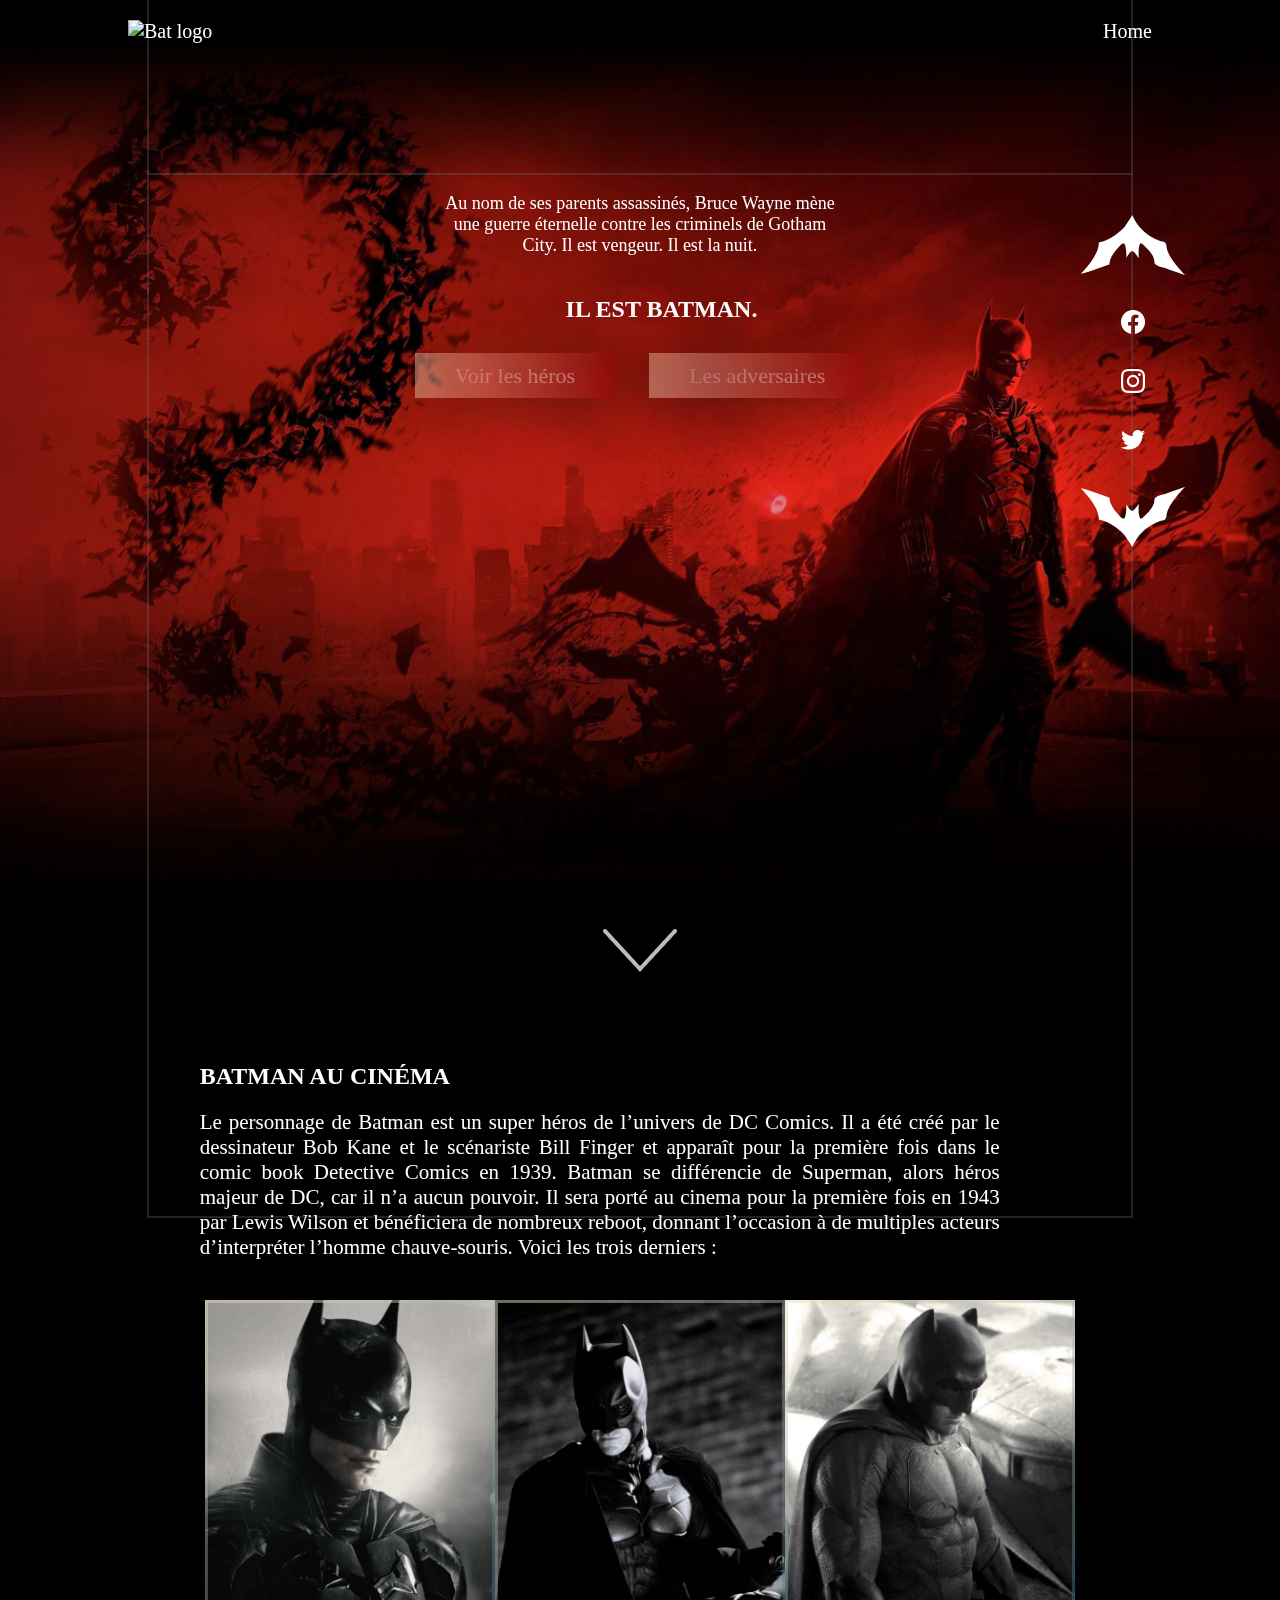
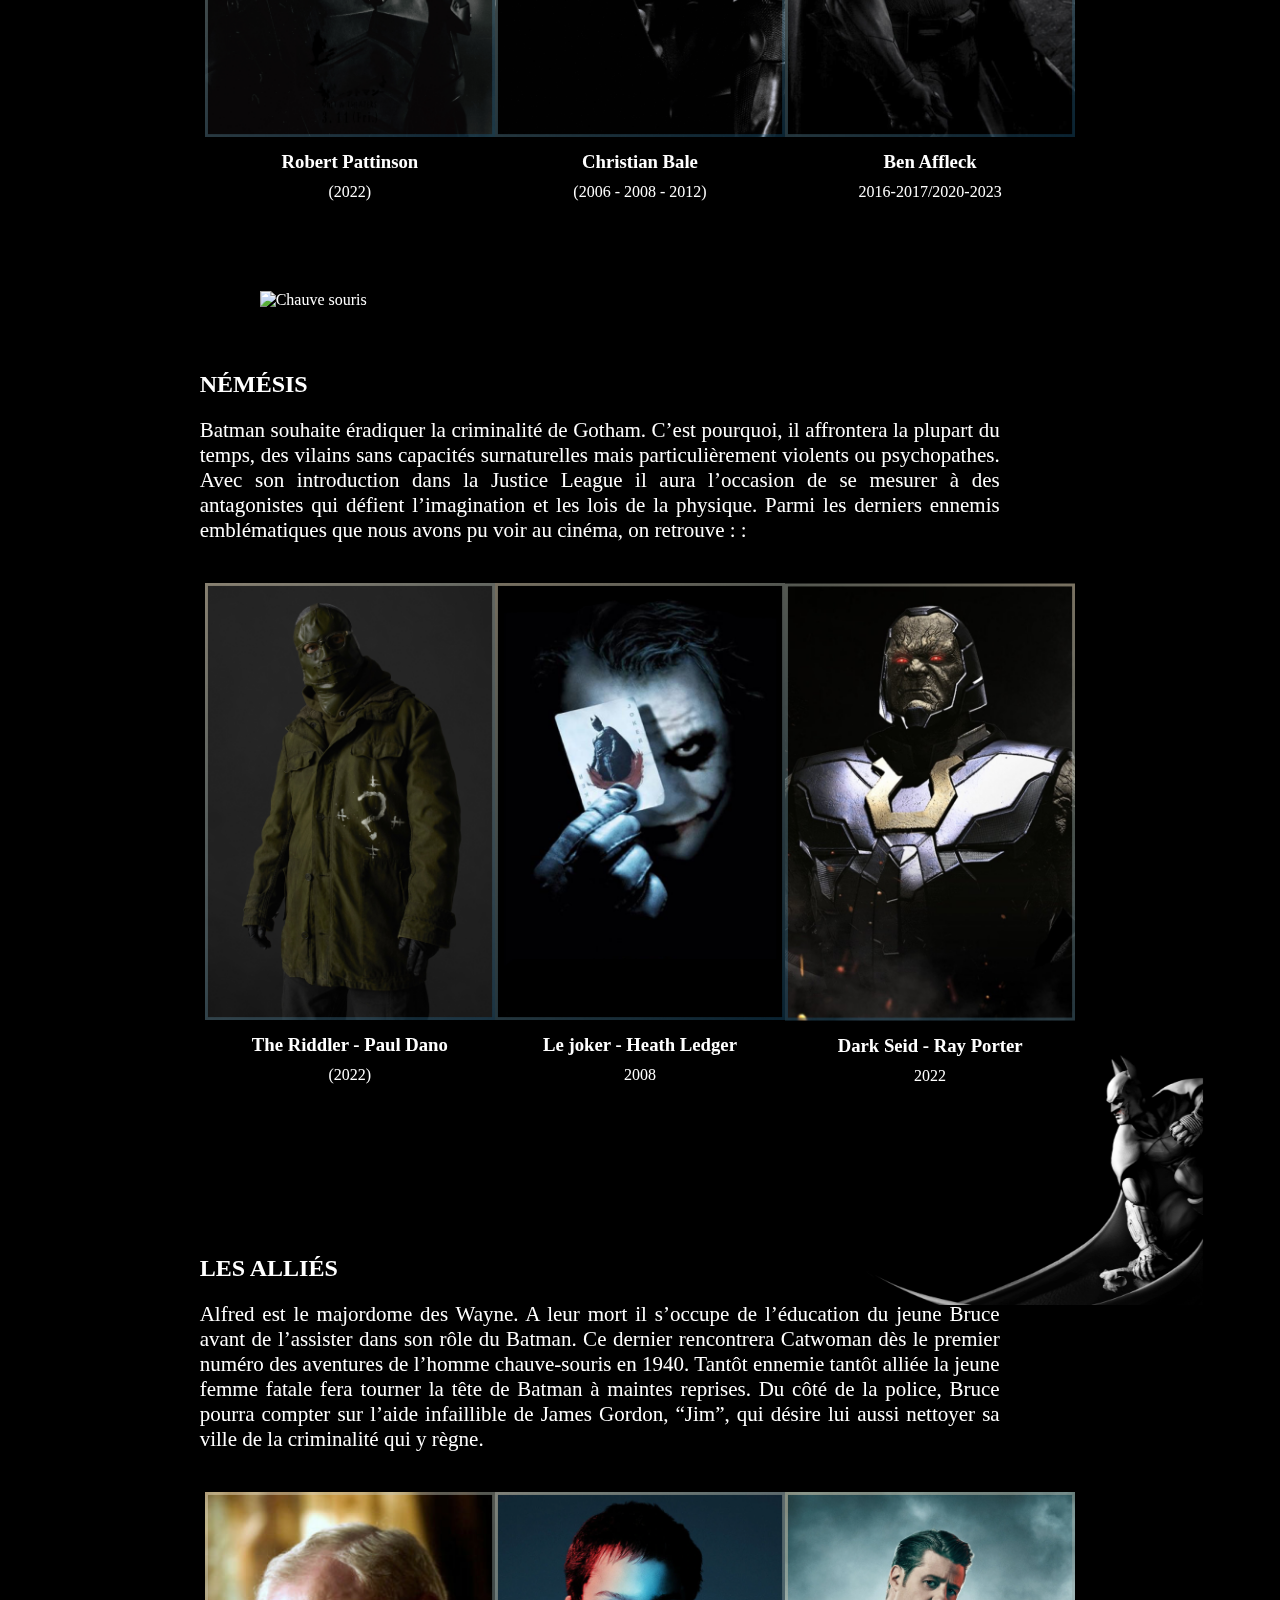
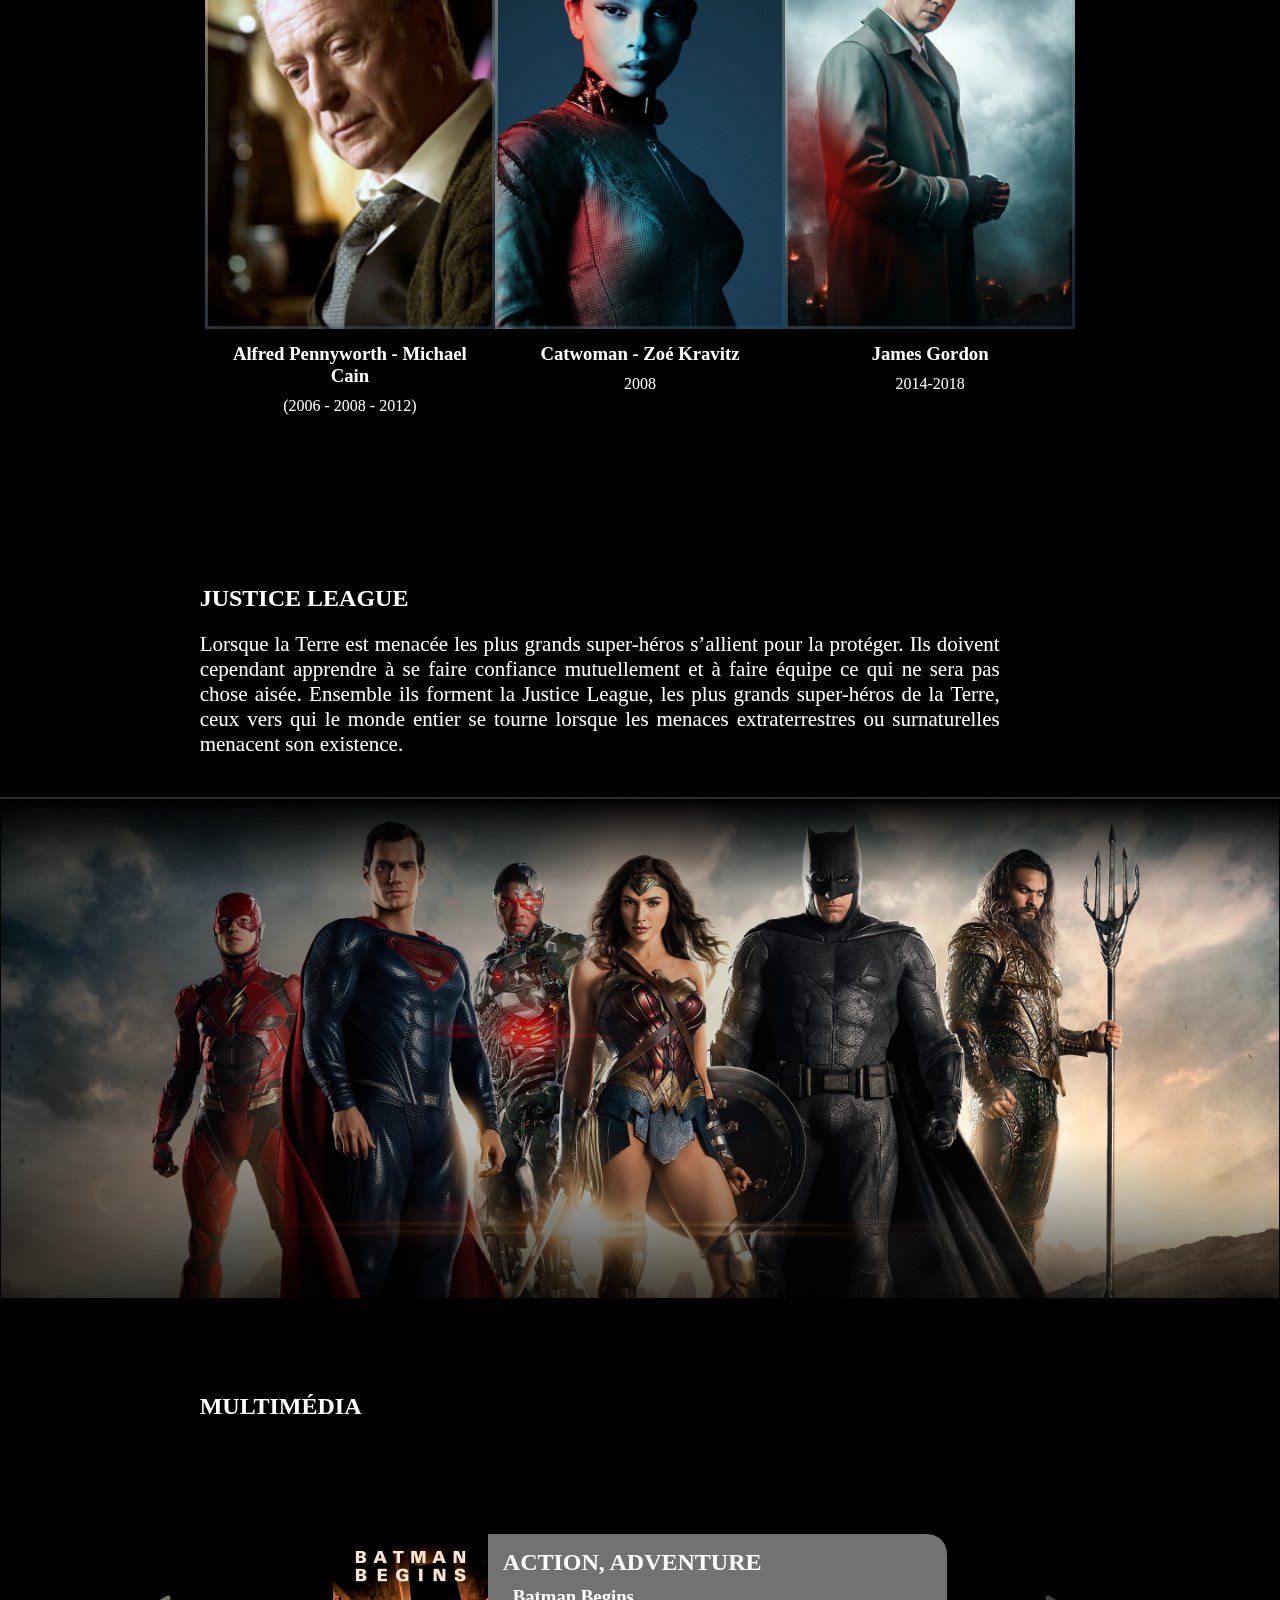
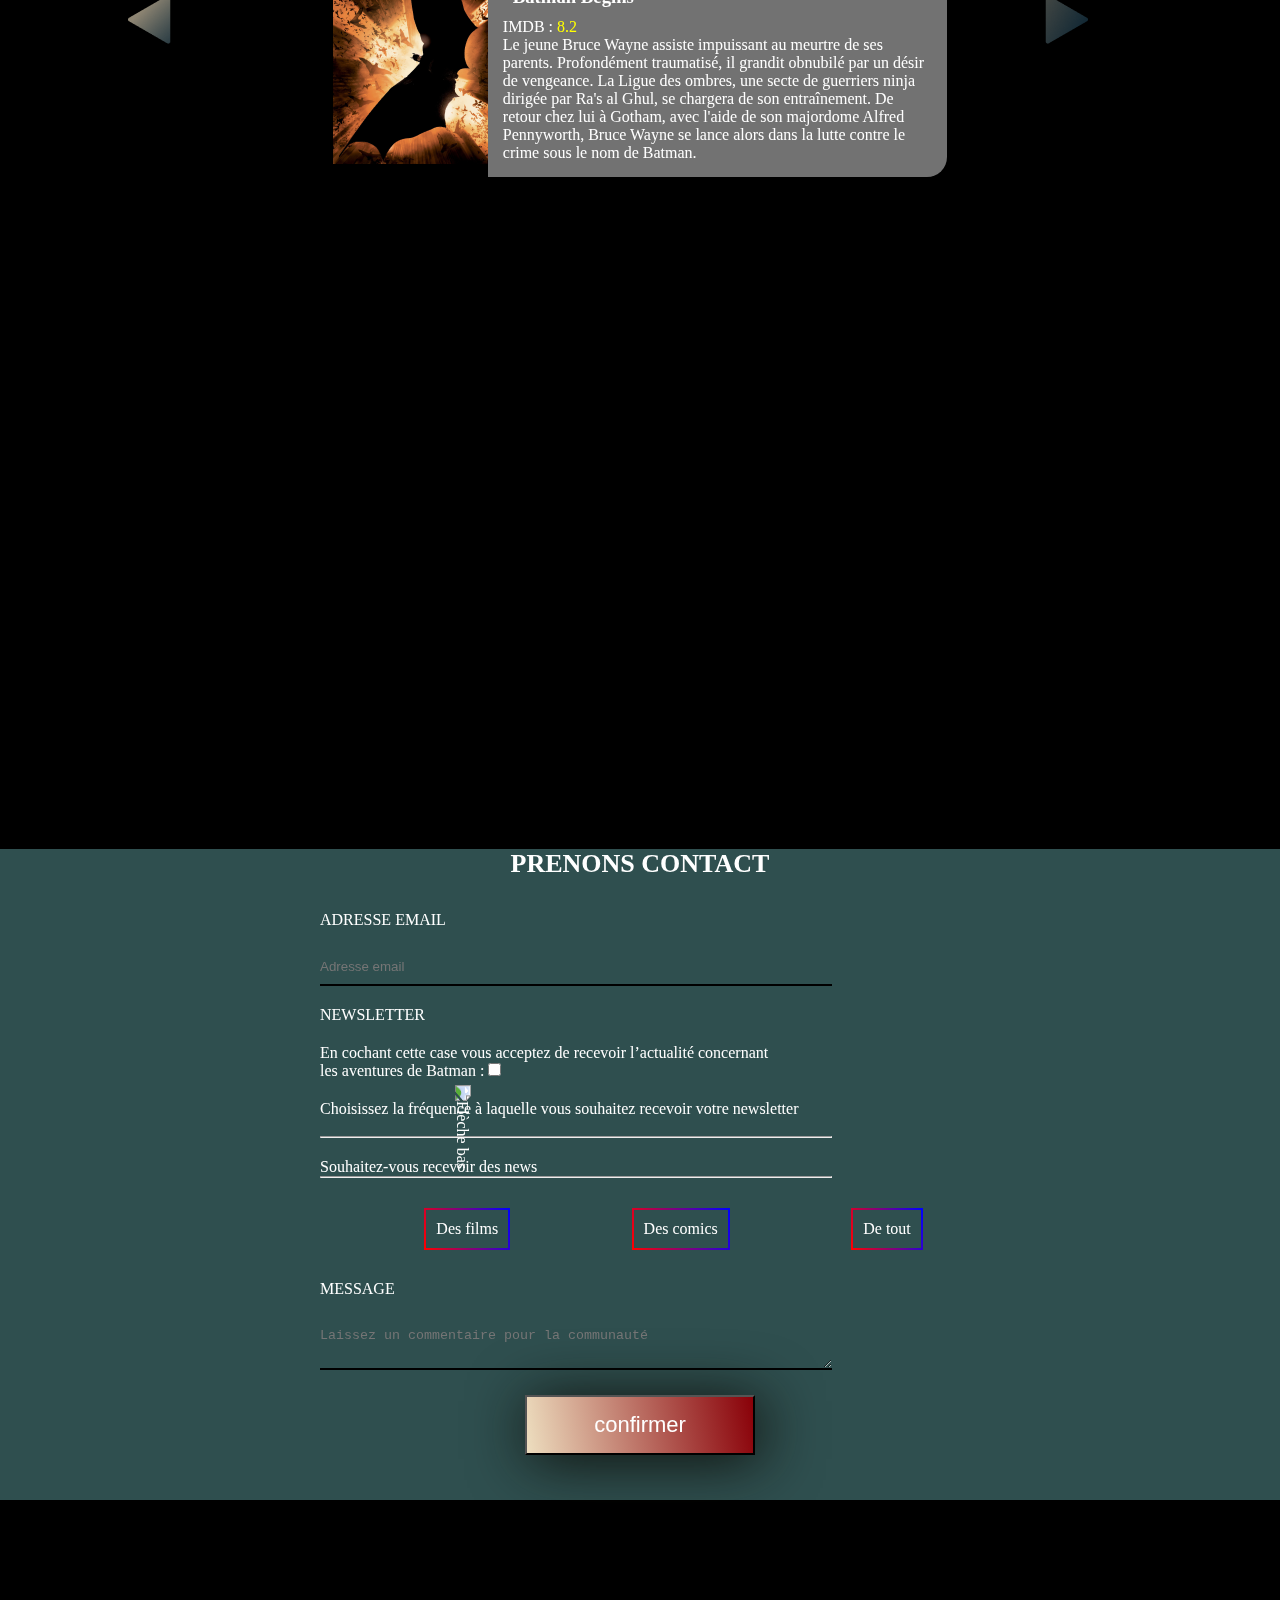
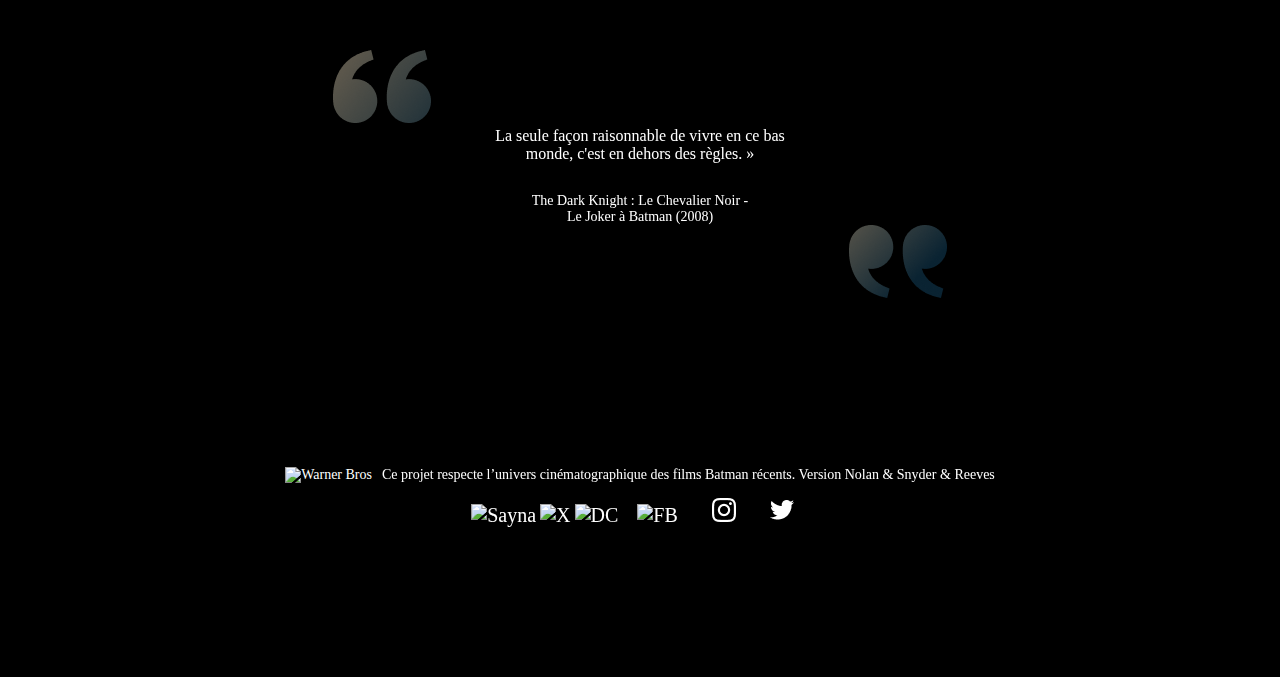
==== commit 06fb9056: "Projet fil rouge Batman - vérification respect des consignes" ====
--- a/index.html
+++ b/index.html
@@ -11,11 +11,11 @@
 
 <body>
 
-    <div class="cadre"></div>
+    
     <!-- <div class="wrapper"> -->
     <header>
         <nav class="container">
-            <a href="index.html"><img src="img/logos/logohome.png" alt="Bat logo" style="background-color:black"></a>
+            <a href="index.html"><img src="img/logos/logohome.png" alt="Bat logo"></a>
             <ul class="menu">
                 <li><a href="index.html">Home</a></li>
 
@@ -25,12 +25,14 @@
 
     <main>
 
+        <div class="cadre1"></div>
+        <div class="cadre2"></div>
         <div class="scroll">
-            <img class="social" src="img/Logos/logo_bat_flèche.png" alt="logo bat fleche">
-            <img class="social" src="img/Logos/icon_facebook.png" alt="FB">
-            <img class="social" src="img/Logos/icon_ig.png" alt="IG">
-            <img class="social" src="img/Logos/icon_tw.png" alt="twitter">
-            <img class="social" src="img/Logos/logo_bat_flèche_2.png" alt="logo 2 bat fleche">
+            <a href="#"><img class="social" src="img/Logos/logo_bat_flèche.png" alt="logo bat fleche"></a>
+            <a href="#"><img class="social" src="img/Logos/icon_facebook.png" alt="FB"></a>
+            <a href="#"><img class="social" src="img/Logos/icon_ig.png" alt="IG"></a>
+            <a href="#"><img class="social" src="img/Logos/icon_tw.png" alt="twitter"></a>
+            <a href="#"><img class="social" src="img/Logos/logo_bat_flèche_2.png" alt="logo 2 bat fleche"></a>
         </div>
         <section id="hero">
             <div class="content">
@@ -172,7 +174,10 @@
                     surnaturelles menacent son existence.
                 </p>
             </div>
-            <img src="img/Illustrations/Bathome11.png" alt="Justice League">
+            <div class="justice-img">
+                <img src="img/Illustrations/Bathome11.png" alt="Justice League">
+            </div>
+            
         </section>
         <section id="multimedia">
 
@@ -212,7 +217,7 @@
                 allowfullscreen id="bande-annonce"></iframe>
         </section>
 
-        <div id="contact">
+        <section id="contact">
             <div class="form">
                 <h2>Prenons contact</h2>
                 <form method="POST" action="index.html">
@@ -254,7 +259,7 @@
                     <input type="submit" value="confirmer">
                 </form>
             </div>
-        </div>
+        </section>
         <section id="citations">
             <div class="container">
                 <div class="guillement-open">
--- a/styles/styles.css
+++ b/styles/styles.css
@@ -20,8 +20,8 @@
     --white : #FFFFFF;
     --grey : #C4C4C4;
     --blue2 : #EDDEBF;
-    --gradient-white : #eddebf65;
-    --gradient-red : #890009a5;
+    --gradient-white : #eddebf;
+    --gradient-red : #890008;
 }
 
 /****************Règles générales appliquées sur toute la page**************/
@@ -48,20 +48,27 @@
     height : 100%;
 
 }
+
+body a{
+    /* width : 150px !important; */
+    /* border : 2px solid blue; */
+    /* background-color : white */
+    /* transition : width 10s !important; */
+}
+body:active a{
+    /* border : 2px solid blue; */
+    /* box-sizing : border-box; */
+    /* background-color: blue !important;  */
+    /* width : 600px !important; */
+    /* background-color : white !important; */
+    /* position : absolute; */
+}
+
 main{
     width : 100%;
-}
-.cadre{
-    border: #727272 2px solid;
-    height : 1020vh;
-    position : absolute;
-    top : 132px;
-    left : 80px;
-    width : 85%;
-    /* left : 102px; */
-    opacity : 0.5;
-    z-index : -1;
-}
+    position : relative;
+}
+
 /* .cadre2{
     border: red 2px solid;
     height : 100vh;
@@ -83,30 +90,74 @@
     color : var(--white);
     font-size : 20px;
     font-weight : 500;
+    text-decoration : none;
 }
 h2.titre{
     margin : 20px 0;
     text-transform : uppercase;
     font-weight : bold;
+    margin-left : 7%;
 }
 h3{
     margin : 10px;
 }
+.cadre1{
+    border: #727272 2px solid;
+    border-top : none;
+    height : 150vh;
+    position : fixed;
+    /* top : 132px; */
+    top : -132px;
+    left : 147px;
+    right : 147px;
+    /* width : calc(100% - 160px); */
+    /* margin: 0 auto; */
+    /* left : 102px; */
+    opacity : 0.3;
+    /* z-index : 1; */
+}
+.cadre2{
+    border: #727272 2px solid;
+    border-top : none;
+    border-left : none;
+    border-right : none;
+    height : 132px;
+    position : absolute;
+    /* top : 132px; */
+    left : 147px;
+    right : 147px;
+    /* width : calc(100% - 160px); */
+    /* margin: 0 auto; */
+    /* left : 102px; */
+    opacity : 0.3;
+    /* z-index : 1; */
+}
+
 .scroll{
+    /* border : 1px solid white; */
     display: flex;
     flex-direction : column;
     align-items : center;
     position : fixed;
     right : 80px;
     top : 200px;
+    z-index : 99;
 
 }
 .scroll .social{
     margin : 15px;
 }
-
-/****La barre de navigation***/
-
+section{
+    /* max-width : calc(100% - 300px);
+    margin : 0 auto; */
+}
+
+/****Le header - La barre de navigation***/
+header ul a:hover{
+    font-weight : bold;
+    text-decoration : underline;
+    color : var(--yellow);
+}
 nav{
     display : flex;
     align-items : center;
@@ -117,15 +168,21 @@
     list-style : none;
 }
 
-ul a:hover{
-   color : var(--yellow);
-}
-
+a, ul{
+    /* background-color : white; */
+    /* color :black; */
+    /* z-index : 9999999 !important; */
+    z-index : 999;
+}
+section>div{
+    /* z-index : 999; */
+}
 
 /***********La section #hero **********/
 #hero{
     background-image : url('../img/Illustrations/Bathome1.png');
     height: 850px;
+    width : 100%;
     background-position : top center;
     background-repeat : no-repeat;
     background-color : #19587d;
@@ -145,16 +202,27 @@
 #boutons{
     margin : 40px 0;
 }
+header a img:hover, .scroll img:hover, .social-footer img:hover{
+    filter : opacity(0.50) drop-shadow(0 0 0 var(--yellow));
+}
 #boutons .btn{
     text-decoration : none;
-    color : var(--white);
     font-size : 22px;
     padding : 10px 40px;
     
-    background : linear-gradient(80deg, var(--gradient-white),var(--gradient-red));
+    background : linear-gradient(90deg, var(--gradient-white),var(--gradient-red));
     box-shadow : var(--black1) 5px 5px 60px;
     margin : 15px;
     cursor : pointer !important;
+    opacity : 0.4;
+    
+}
+#boutons .btn:hover{
+    opacity : 1;
+}
+#boutons a.btn span{
+    /* color : rgba(255,255,255,1) !important; */
+    
 }
 #hero .texte{
     max-width : 400px;
@@ -182,19 +250,30 @@
     text-align : justify;
     font-size : 21px;
     margin-bottom : 40px;
+    margin-left : 7%;
 }
 #chauve-souris{
     width : 150px;
     height : 130px;
     position : absolute;
     top : -80px;
-    left : 60px;
+    left : calc(7% + 60px);
 }
 /*Les cards*/
 .batman-personnage{
     display : flex;
     justify-content : space-between;
     max-width : 85%;
+    margin : 0 auto;
+}
+.batman-item{
+    width : 304px;
+}
+.batman-item img{
+    width : 100%;
+}
+.batman-item:hover{
+    width : 334px;
 }
 .personnage-info{
     text-align : center;
@@ -202,7 +281,9 @@
 
 #justice-league img{
     width : 100%;
-    /* z-index: 99; */
+    /* border : 1px solid white; */
+    position : relative;
+    border-top: rgba(144,144,144,0.3) 2px solid;
 }
 .container .batman-fight{
     width : 350px;
@@ -240,8 +321,8 @@
     color : var(--yellow);
 }
 #bande-annonce{
-    width : 80vw;
-    height: 45vw;
+    width : 70vw;
+    height: 40vw;
     max-width : 100%;
     margin : 80px auto;
     display : block;
@@ -254,6 +335,7 @@
 #contact{
     background-color : darkslategrey;
     padding-bottom : 20px;
+    position : relative;
 }
 #contact .form{
     width : 50%;
@@ -355,4 +437,11 @@
 }
 footer .social-item{
     padding : 15px;
-}+}
+footer{
+    padding-bottom : 150px;
+}
+/* *{
+    transform : rotate(360deg);
+    transition-duration : 10s;
+} */
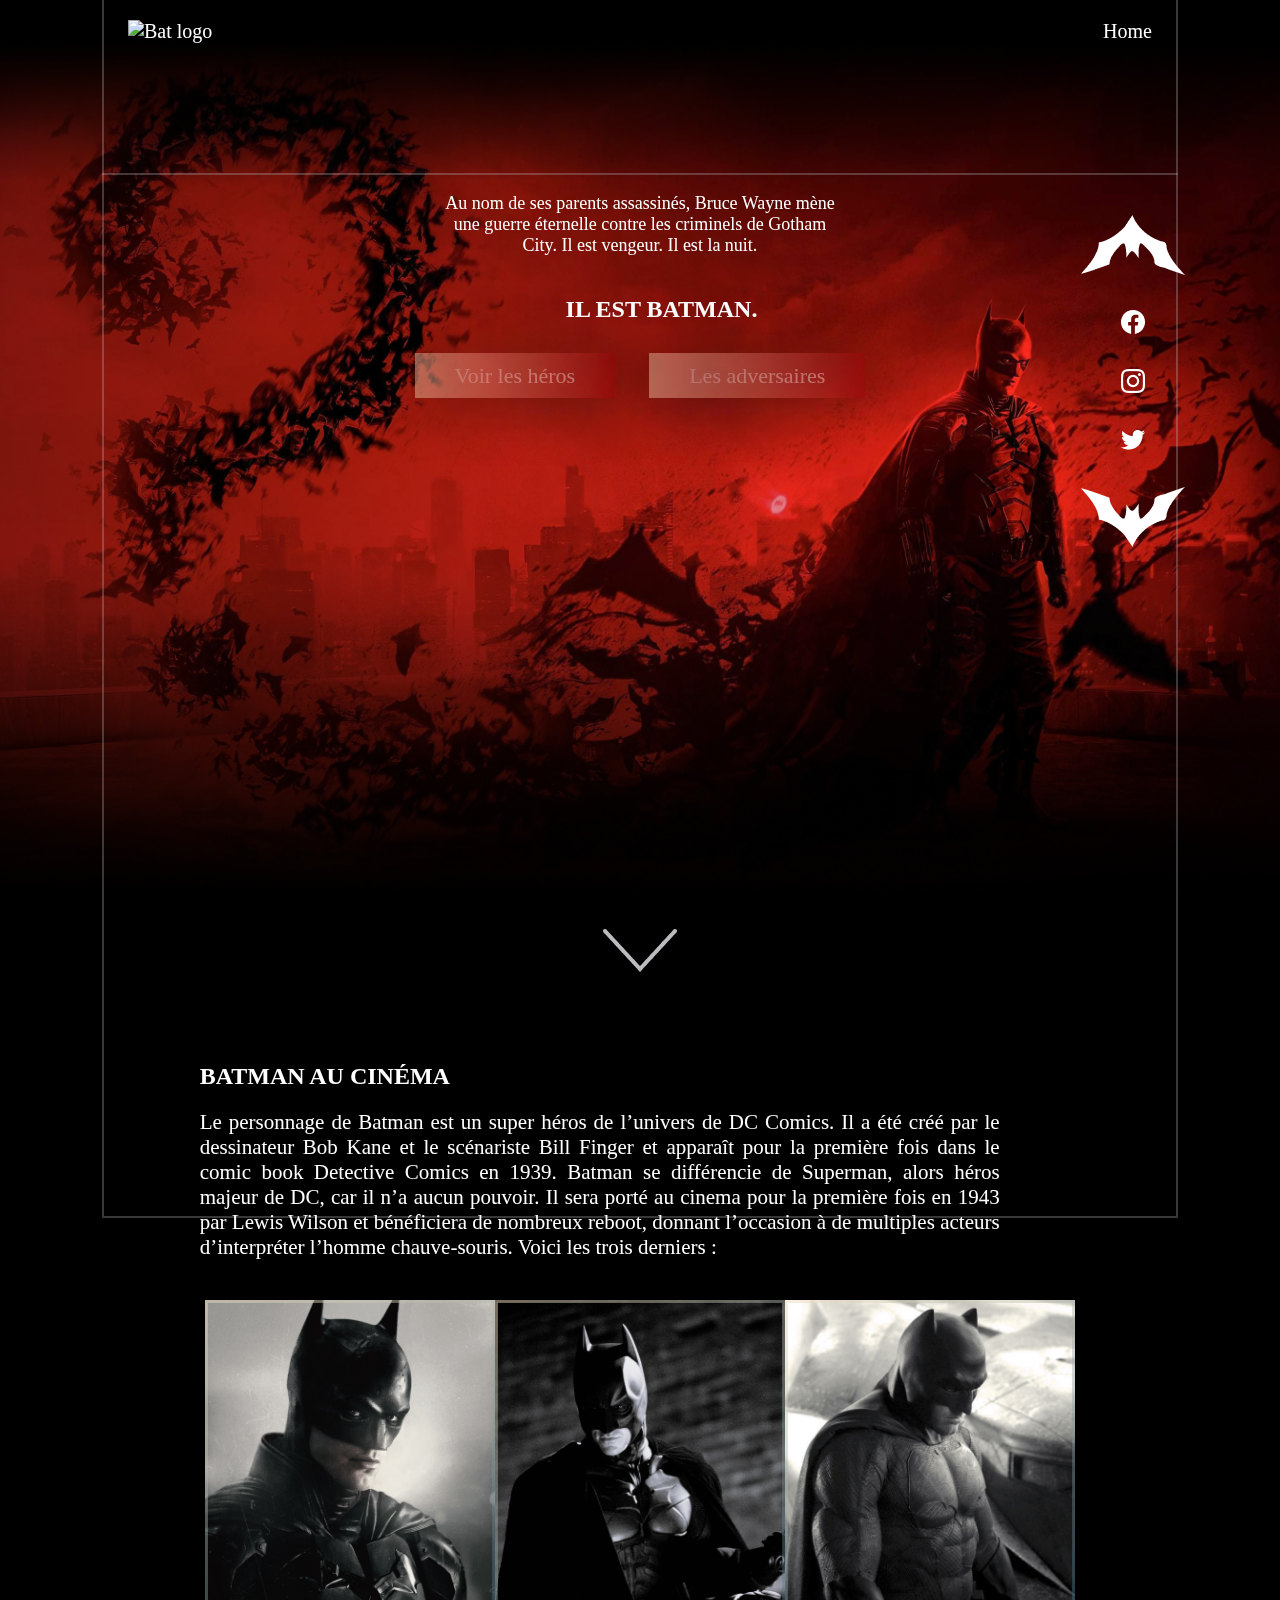
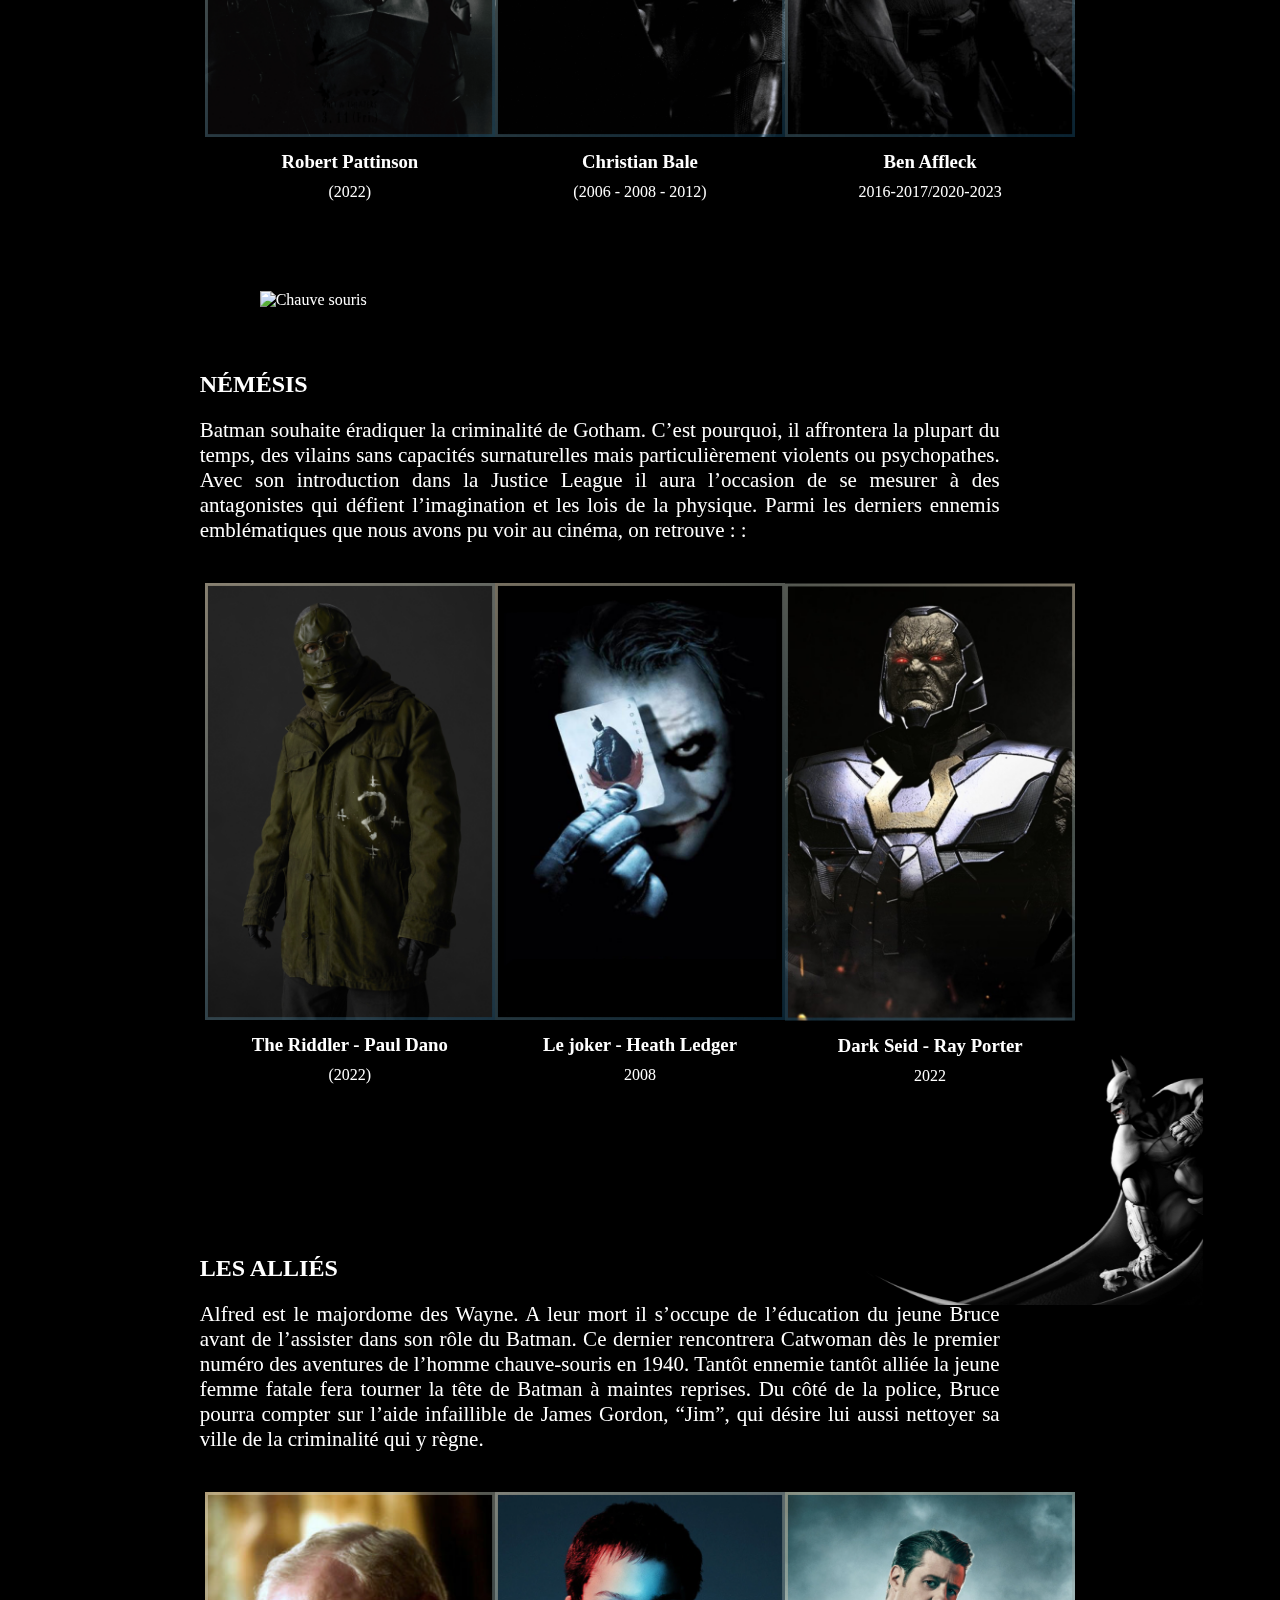
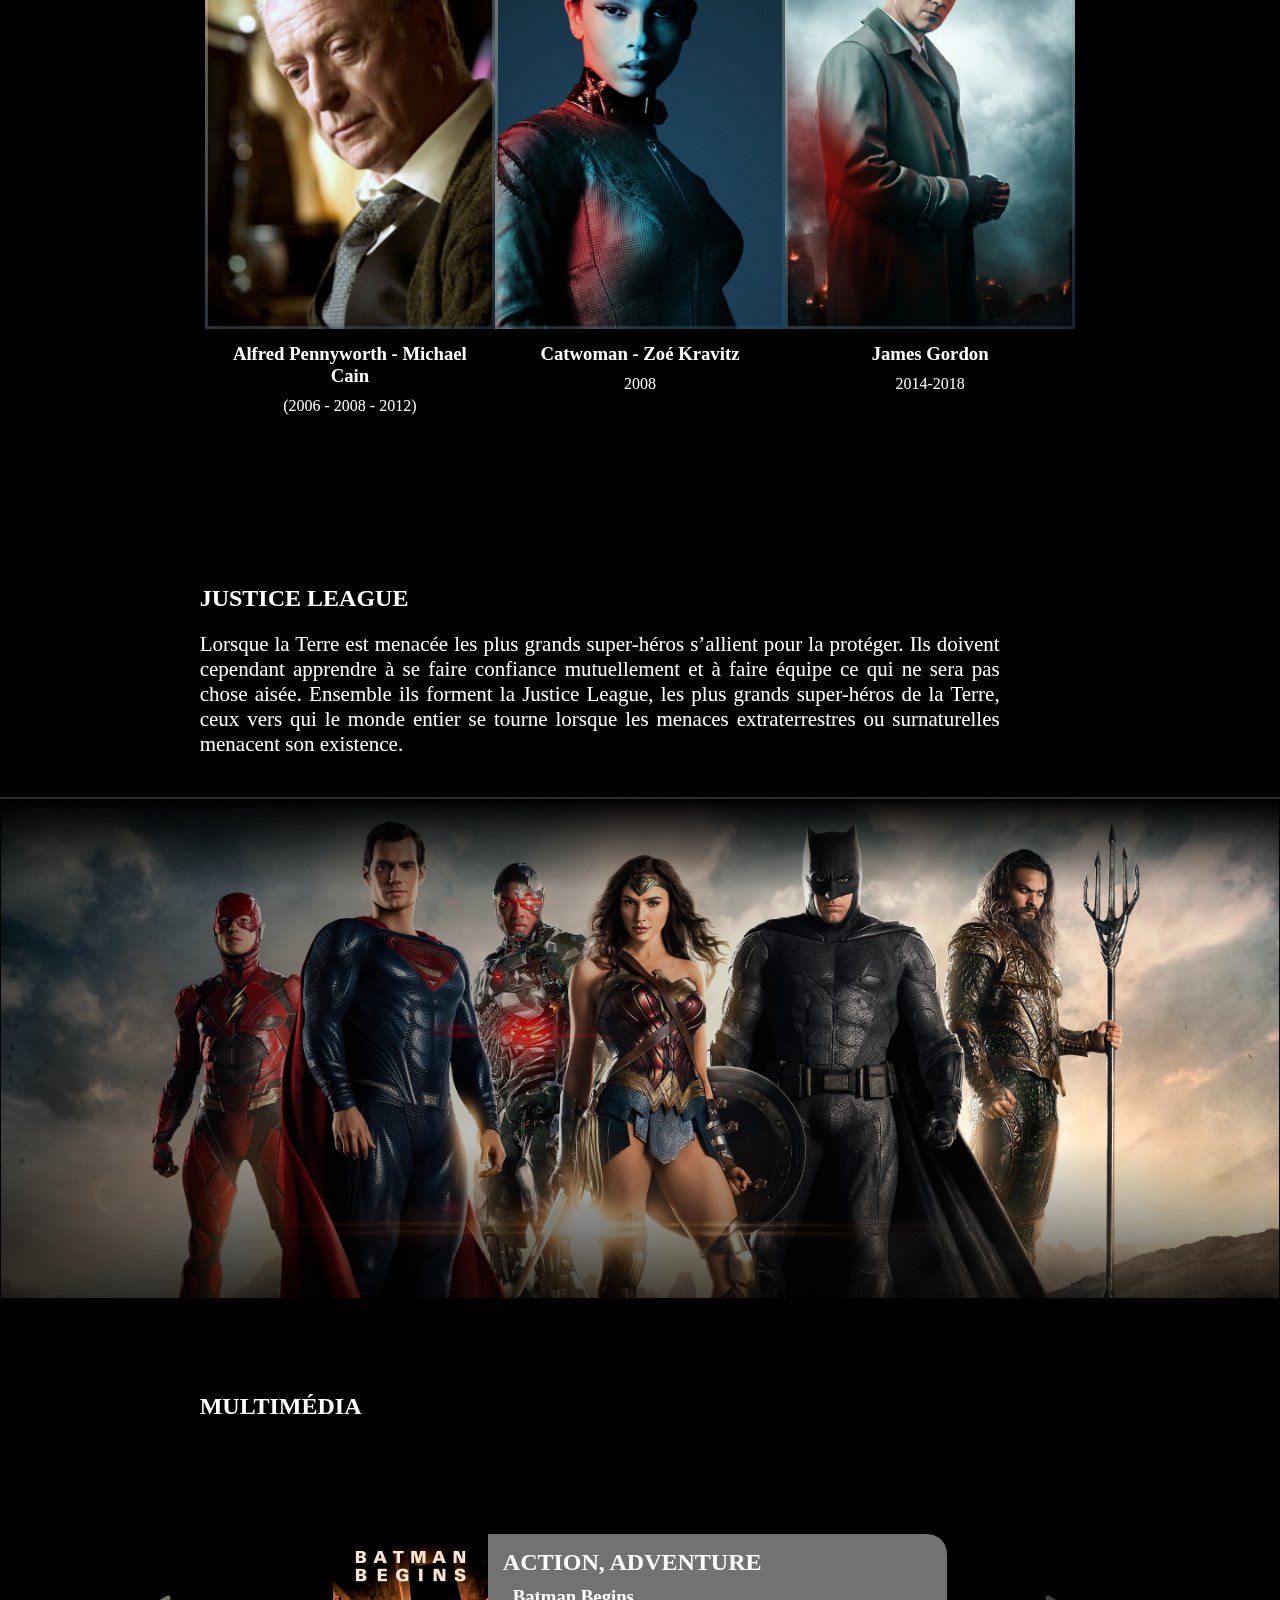
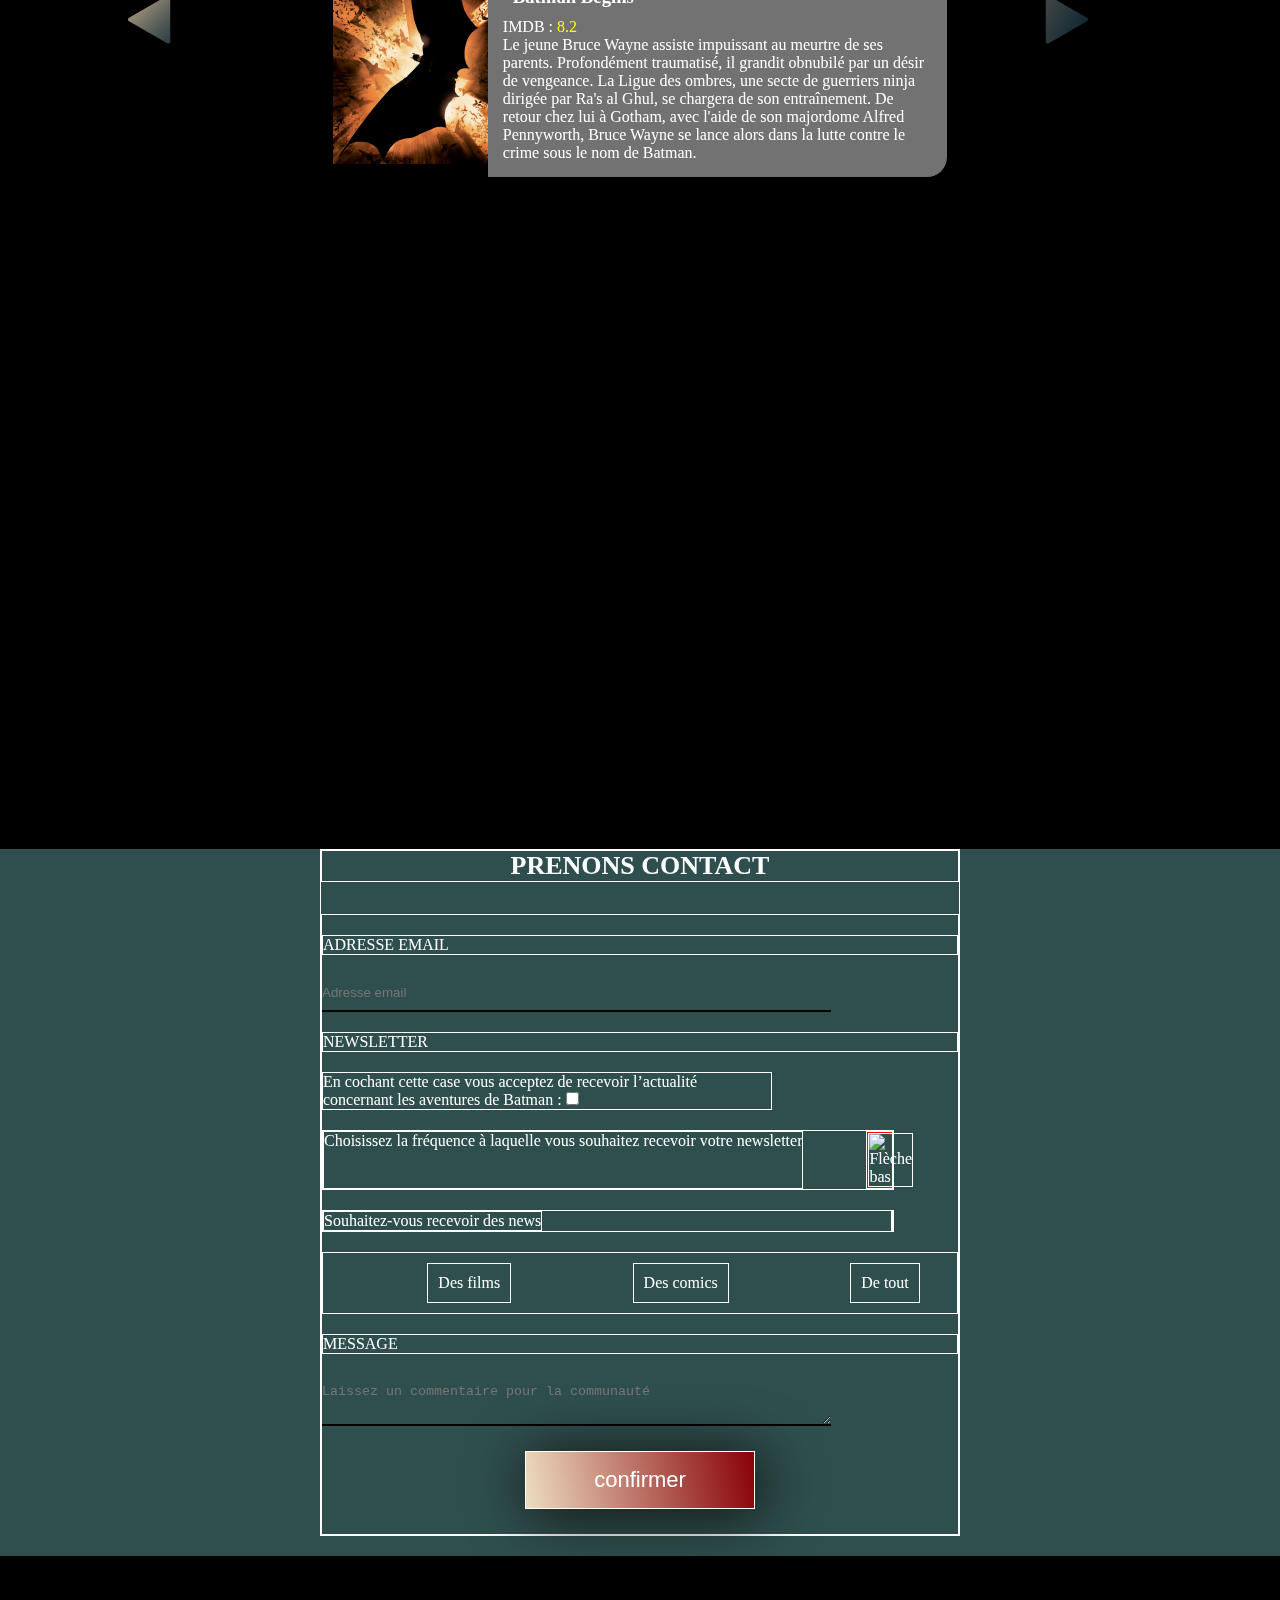
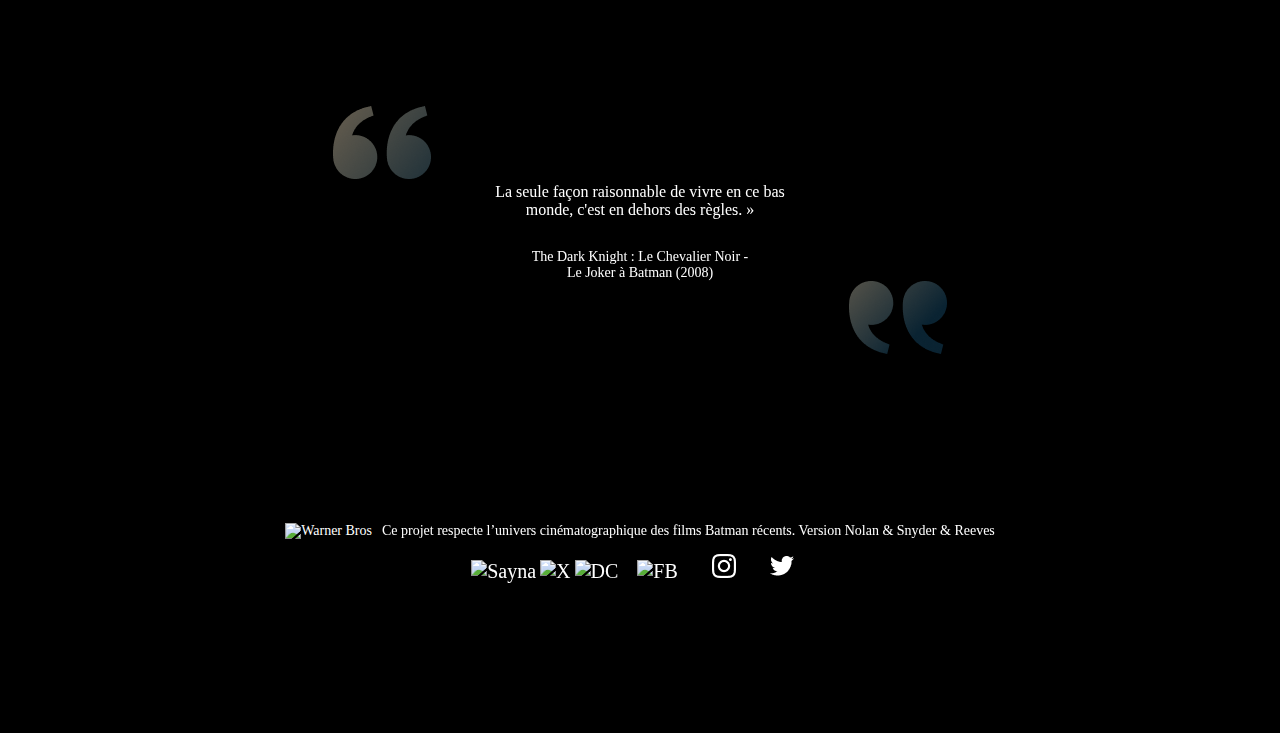
==== commit d1bd1aa2: "Projet fil rouge Batman - Travail sur les animations" ====
--- a/index.html
+++ b/index.html
@@ -13,7 +13,7 @@
 
     
     <!-- <div class="wrapper"> -->
-    <header>
+    <header id="header">
         <nav class="container">
             <a href="index.html"><img src="img/logos/logohome.png" alt="Bat logo"></a>
             <ul class="menu">
@@ -28,11 +28,11 @@
         <div class="cadre1"></div>
         <div class="cadre2"></div>
         <div class="scroll">
-            <a href="#"><img class="social" src="img/Logos/logo_bat_flèche.png" alt="logo bat fleche"></a>
-            <a href="#"><img class="social" src="img/Logos/icon_facebook.png" alt="FB"></a>
-            <a href="#"><img class="social" src="img/Logos/icon_ig.png" alt="IG"></a>
-            <a href="#"><img class="social" src="img/Logos/icon_tw.png" alt="twitter"></a>
-            <a href="#"><img class="social" src="img/Logos/logo_bat_flèche_2.png" alt="logo 2 bat fleche"></a>
+            <a href="#header"><img class="social" src="img/Logos/logo_bat_flèche.png" alt="logo bat fleche"></a>
+            <a href="https://facebook.com/batman"><img class="social" src="img/Logos/icon_facebook.png" alt="FB"></a>
+            <a href="http://instangram.com/batman"><img class="social" src="img/Logos/icon_ig.png" alt="IG"></a>
+            <a href="https://twitter.com/batman"><img class="social" src="img/Logos/icon_tw.png" alt="twitter"></a>
+            <a href="#contact"><img class="social" src="img/Logos/logo_bat_flèche_2.png" alt="logo 2 bat fleche"></a>
         </div>
         <section id="hero">
             <div class="content">
@@ -232,12 +232,20 @@
                         <input type="checkbox" name="newsletter" id="newsletter"><br>
                     </p>
                     <div class="choix-frequence">
-                        <span>Choisissez la fréquence à laquelle vous souhaitez recevoir votre newsletter</span>
+                        <p>Choisissez la fréquence à laquelle vous souhaitez recevoir votre newsletter</p>
+                    
+                    <div class="choix-freq">
+                        <select id="frequence">
+                            <option value="jour">Par jour</option>
+                            <option value="semaine">Par semaine</option>
+                            <option value="mois">Par mois</option>                            
+                        </select>
                         <span class="icon">
                             <img src="img/logos/icon_flèche_2.png" alt="Flèche bas">
-                        </span>
-                        <hr>
-                    </div>
+                        </span>                        
+                    </div>
+                    </div>
+                    
                     <div class="news">
                         <p>Souhaitez-vous recevoir des news</p>
                         <hr>
@@ -292,17 +300,14 @@
                 <div class="social-footer">
                     <!-- <a href="#" class="social-item"> -->
                     <a href="#"><img src="img/logos/logo_sayna_white.png" alt="Sayna"
-                            style="background-color : black"></a>
-                    <a href="#"><img src="img/logos/icon_x.png" alt="X" style="background-color : black"></a>
-                    <a href="#"><img src="img/logos/icon_DC.png" alt="DC" style="background-color : black"></a>
-
-
-                    <a href="" class="social-item"><img src="img/logos/icon_facebook.png" alt="FB"
-                            style="background-color : black"></a>
-                    <a href="" class="social-item"><img src="img/Logos/icon_ig.png" alt="IG"
-                            style="background-color : black"></a>
-                    <a href="" class="social-item"><img src="img/Logos/icon_tw.png" alt="Twitter"
-                            style="background-color : black"></a>
+                        ></a>
+                    <a href="#"><img src="img/logos/icon_x.png" alt="X"></a>
+                    <a href="#"><img src="img/logos/icon_DC.png" alt="DC"></a>
+
+
+                    <a href="https://facebook.com/batman" class="social-item"><img src="img/logos/icon_facebook.png" alt="FB"s></a>
+                    <a href="http://instangram.com/batman" class="social-item"><img src="img/Logos/icon_ig.png" alt="IG"s></a>
+                    <a href="https://twitter.com/batman" class="social-item"><img src="img/Logos/icon_tw.png" alt="Twitter"s></a>
                 </div>
             </div>
         </footer>
--- a/styles/styles.css
+++ b/styles/styles.css
@@ -102,14 +102,14 @@
     margin : 10px;
 }
 .cadre1{
-    border: #727272 2px solid;
+    border: #BCBBBD 2px solid;
     border-top : none;
     height : 150vh;
     position : fixed;
     /* top : 132px; */
     top : -132px;
-    left : 147px;
-    right : 147px;
+    left : 102px;
+    right : 102px;
     /* width : calc(100% - 160px); */
     /* margin: 0 auto; */
     /* left : 102px; */
@@ -117,15 +117,15 @@
     /* z-index : 1; */
 }
 .cadre2{
-    border: #727272 2px solid;
+    border: #BCBBBD 2px solid;
     border-top : none;
     border-left : none;
     border-right : none;
     height : 132px;
     position : absolute;
     /* top : 132px; */
-    left : 147px;
-    right : 147px;
+    left : 102px;
+    right : 102px;
     /* width : calc(100% - 160px); */
     /* margin: 0 auto; */
     /* left : 102px; */
@@ -176,6 +176,18 @@
 }
 section>div{
     /* z-index : 999; */
+}
+/* Animation des éléments  l'entrée */
+@keyframes entree{
+    from{
+        transform : translate(-1200px);
+    }
+    to{
+        transform : translate(0px);
+    }
+}
+*{
+    animation : entree 3s;
 }
 
 /***********La section #hero **********/
@@ -355,10 +367,7 @@
 p.newstext{
     max-width : 450px;
 }
-.choix-frequence, .news{
-    width : 80%;
-    margin : 20px 0;
-}
+
 #contact .form input[type='email'], #contact textarea{
     display : block;
     border-top : none;
@@ -370,11 +379,39 @@
     padding : 10px 0;
     /* background-color : red; */
 }
+.choix-frequence, .news{
+    width : 90%;
+    margin : 20px 0;
+    display : flex;
+    justify-content : space-between;
+    /* display : inline-block; */
+}
+#contact .choix-freq{
+    /* display : inline-block; */
+    display : flex;
+}
+#contact *{
+    border : 1px solid white;
+}
+#contact .icon{
+    width : 25px;
+    border : 1px solid red;
+}
 #contact .icon img{
-    transform : rotate(90deg);
     width : 19px;
     height : 23px;
-    margin-left : 100px;
+    /* margin-left : 100px; */
+}
+#contact .icon img:hover{
+    transform : rotate(90deg);
+}
+#contact .icon img:hover #frequence{
+    /* visibility : visible; */
+    display : block;
+}
+#frequence{
+    /* visibility:hidden; */
+    display : none;
 }
 
 .btn-group{
@@ -441,7 +478,8 @@
 footer{
     padding-bottom : 150px;
 }
-/* *{
-    transform : rotate(360deg);
-    transition-duration : 10s;
-} */
+body:active img{
+    transform : rotate(360deg) !important;
+    animation-duration : 5s !important;
+}
+
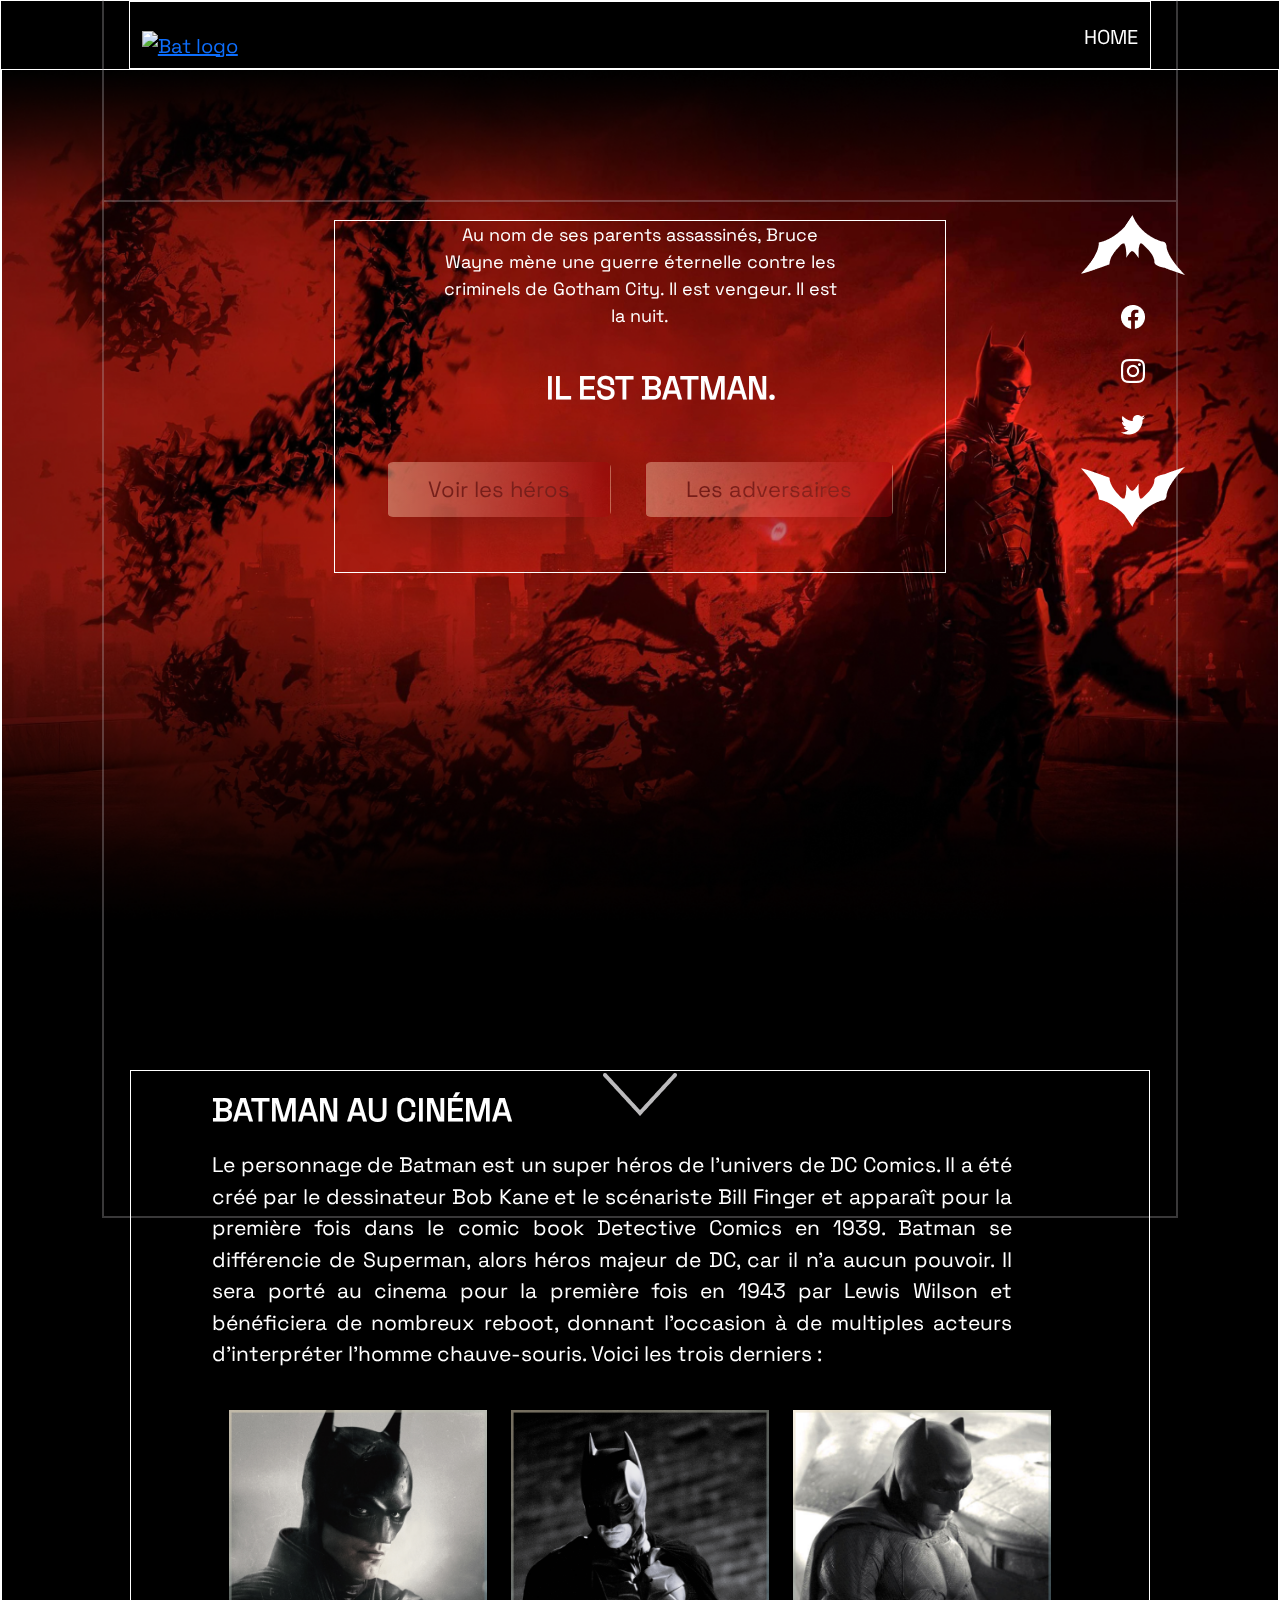
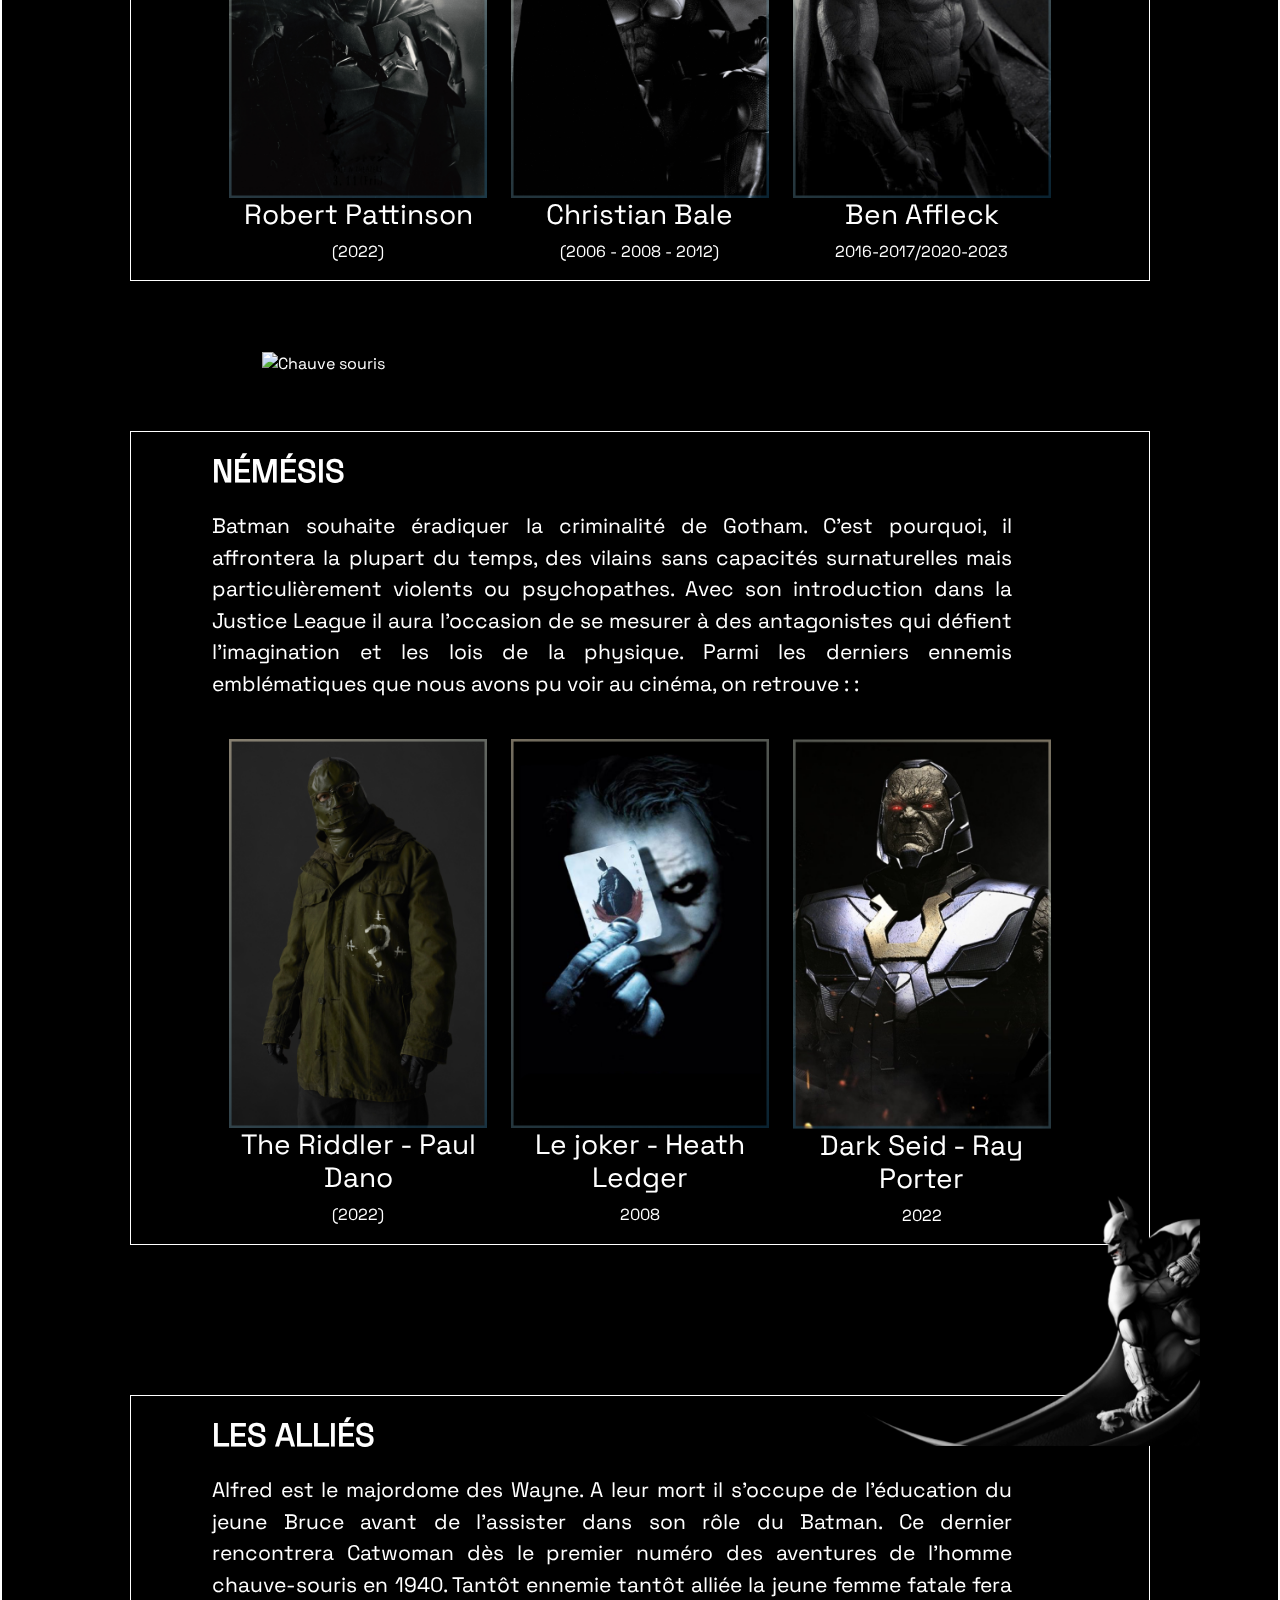
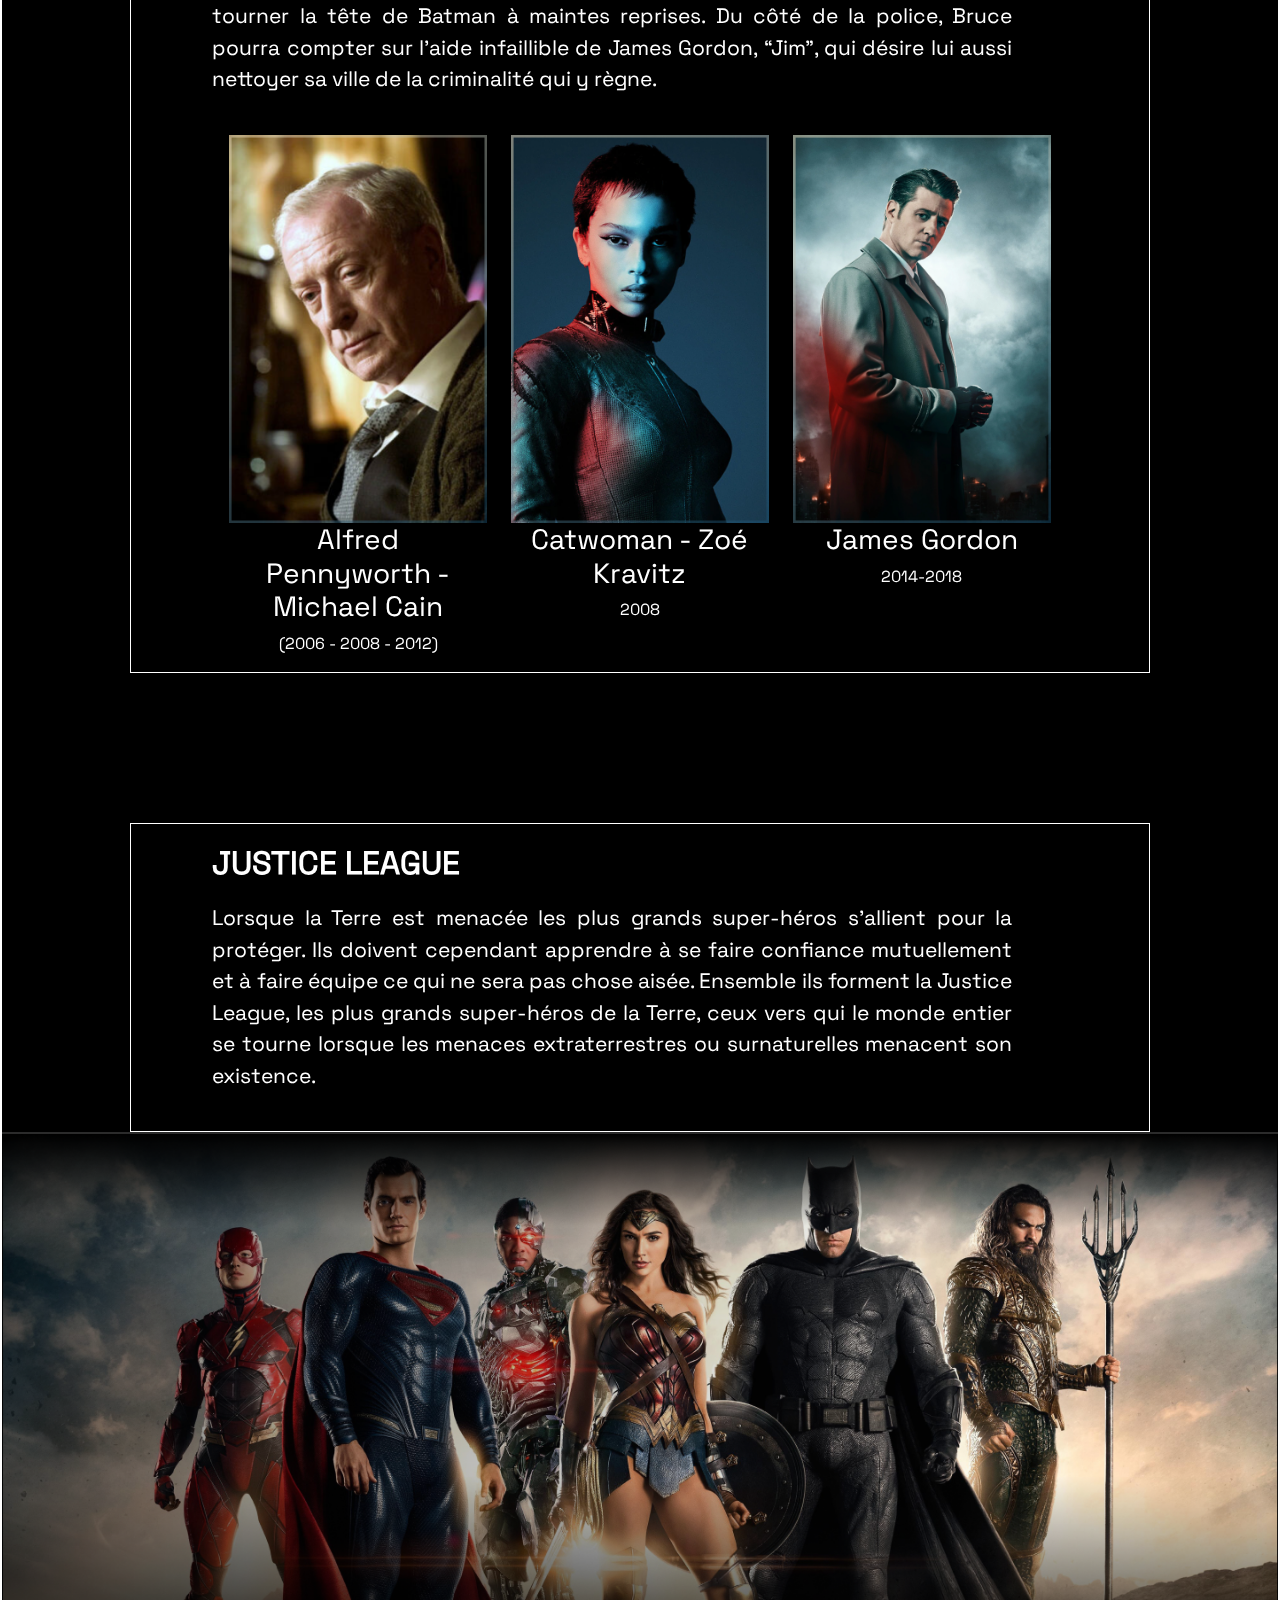
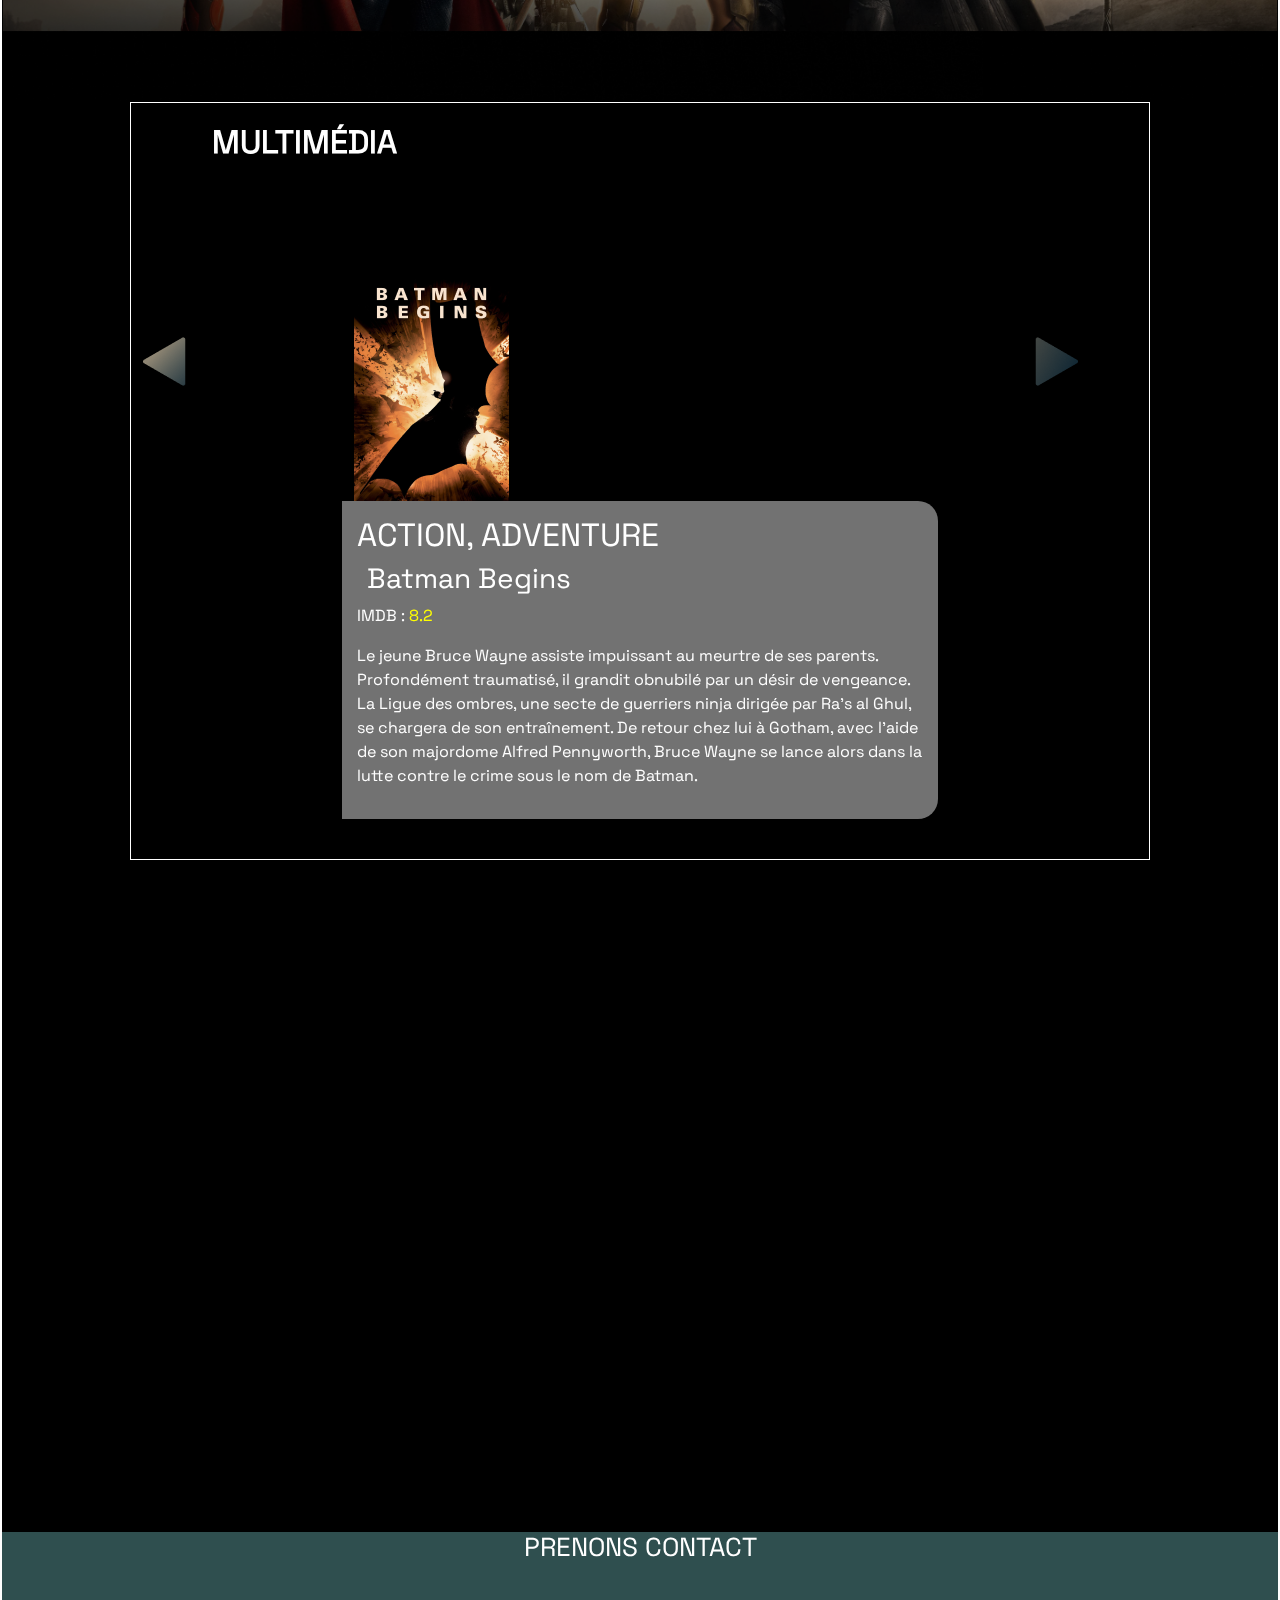
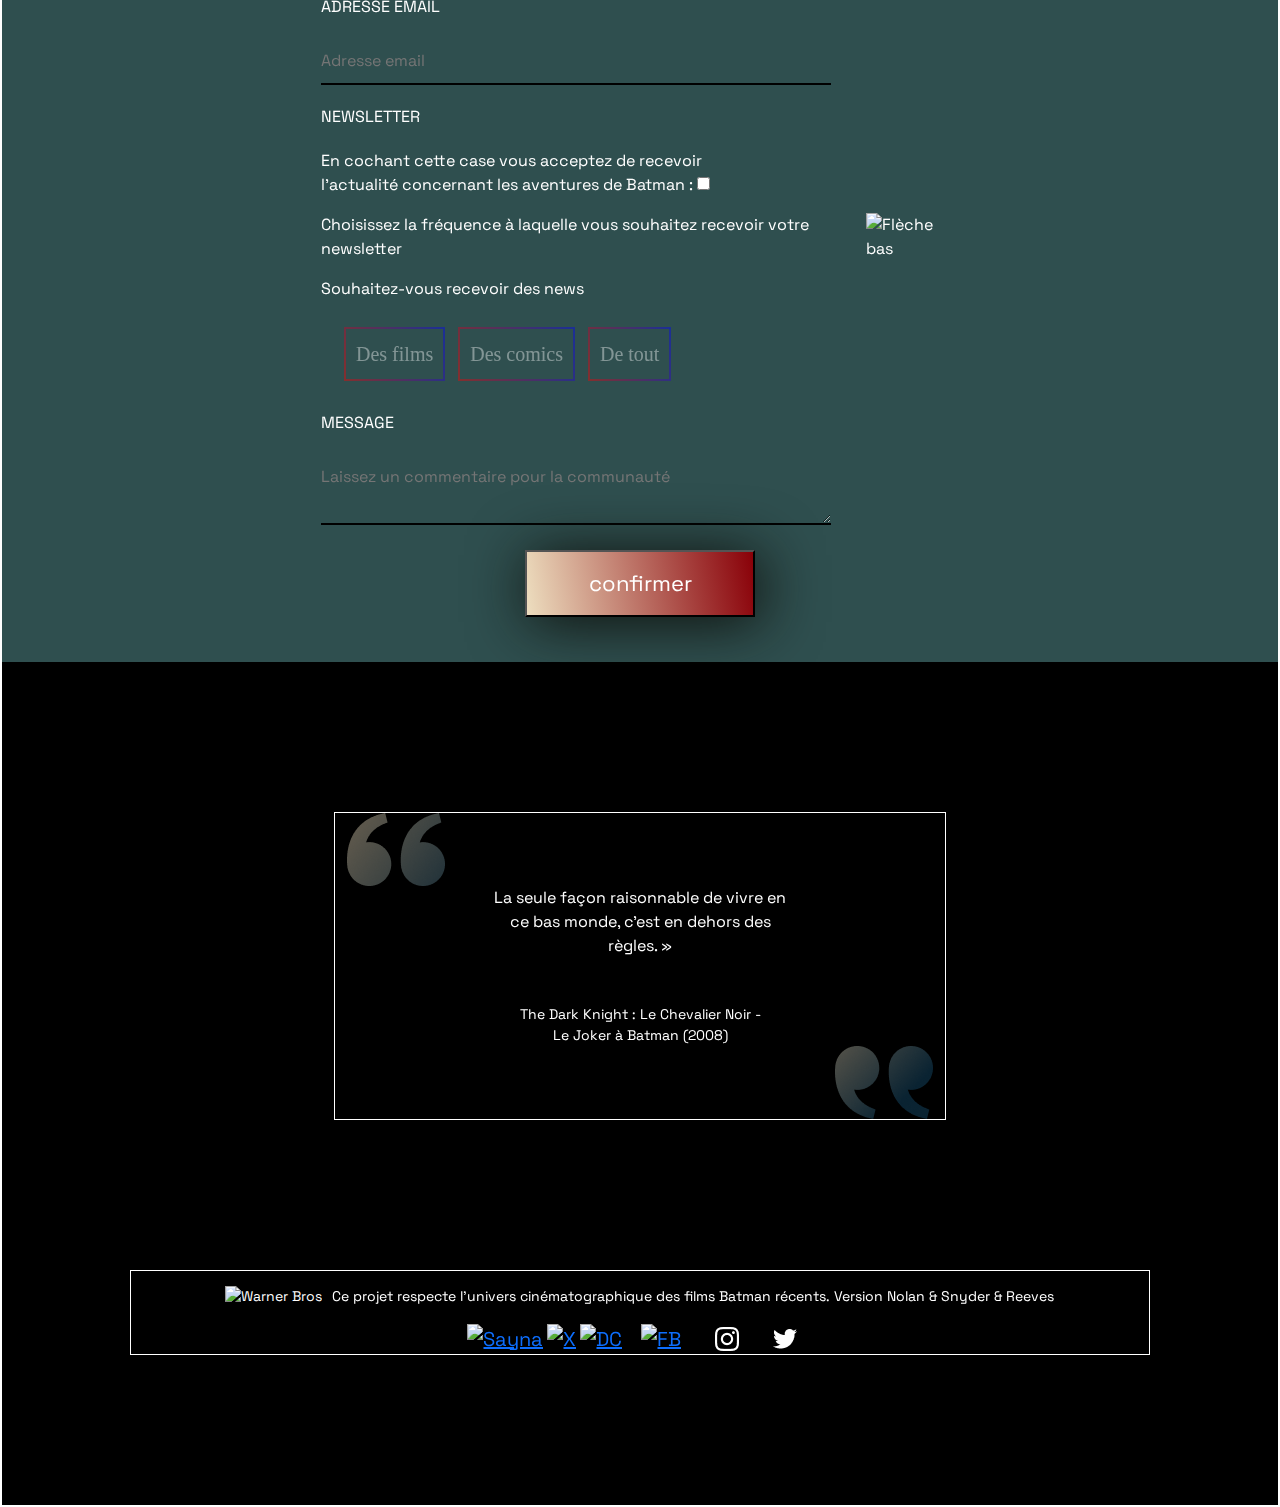
==== commit 00f07bfd: "Travail sur le responsive design" ====
--- a/index.html
+++ b/index.html
@@ -6,19 +6,19 @@
     <meta name="viewport" content="width=device-width, initial-scale=1.0">
     <link rel="stylesheet" type="text/css" href="styles/styles.css">
 
+    <!-- Intégration de bootstrap pour gérer le reponsive design -->
+    <link rel="stylesheet" type="text/css" href="styles/bootstrap-5.2.3-dist/css/bootstrap.min.css">
+
     <title>Batman</title>
 </head>
 
-<body>
-
-    
-    <!-- <div class="wrapper"> -->
+
+<body id="body">
     <header id="header">
         <nav class="container">
             <a href="index.html"><img src="img/logos/logohome.png" alt="Bat logo"></a>
             <ul class="menu">
                 <li><a href="index.html">Home</a></li>
-
             </ul>
         </nav>
     </header>
@@ -50,8 +50,9 @@
                     </div>
                 </div>
             </div>
-            <img class="fleche" src="img/Logos/flèche_down_header.png" alt="flèche">
-        </section>
+            <a href="#citations"><img class="fleche" src="img/Logos/flèche_down_header.png" alt="flèche"></a>
+        </section>
+        <!-- <a href="#contact" id="fleche-down"><img class="fleche" src="img/Logos/flèche_down_header.png" alt="flèche"></a> -->
         <section id="batman-cinema">
             <div class="container">
                 <h2 class="titre">Batman au cinéma</h2>
@@ -63,22 +64,22 @@
                     par Lewis Wilson et bénéficiera de nombreux reboot, donnant l’occasion à de multiples
                     acteurs d’interpréter l’homme chauve-souris. Voici les trois derniers :
                 </p>
-                <div class="batman-personnage">
-                    <div class="batman-item">
+                <div class="batman-personnage row">
+                    <div class="batman-item col-12 col-sm-6 col-lg-4 ">
                         <img src="img/Illustrations/Bathome2.png" alt="Film Batman">
                         <div class="personnage-info">
                             <h3 class="acteur">Robert Pattinson</h3>
                             <p>(2022)</p>
                         </div>
                     </div>
-                    <div class="batman-item">
+                    <div class="batman-item col-12 col-sm-6 col-lg-4">
                         <img src="img/Illustrations/Bathome3.png" alt="Film Batman">
                         <div class="personnage-info">
                             <h3 class="acteur">Christian Bale</h3>
                             <p>(2006 - 2008 - 2012)</p>
                         </div>
                     </div>
-                    <div class="batman-item">
+                    <div class="batman-item col-12 col-sm-6 col-lg-4">
                         <img src="img/Illustrations/Bathome4.png" alt="Film Batman">
                         <div class="personnage-info">
                             <h3 class="acteur">Ben Affleck</h3>
@@ -100,22 +101,22 @@
                     des antagonistes qui défient l’imagination et les lois de la physique. Parmi les derniers
                     ennemis emblématiques que nous avons pu voir au cinéma, on retrouve : :
                 </p>
-                <div class="batman-personnage">
-                    <div class="batman-item">
+                <div class="batman-personnage row">
+                    <div class="batman-item col-12 col-sm-6 col-lg-4">
                         <img src="img/Illustrations/Bathome5.png" alt="Image méchant">
                         <div class="personnage-info">
                             <h3>The Riddler - Paul Dano</h3>
                             <p>(2022)</p>
                         </div>
                     </div>
-                    <div class="batman-item">
+                    <div class="batman-item col-12 col-sm-6 col-lg-4">
                         <img src="img/Illustrations/Bathome6.png" alt="Image méchant">
                         <div class="personnage-info">
                             <h3>Le joker - Heath Ledger</h3>
                             <p>2008</p>
                         </div>
                     </div>
-                    <div class="batman-item">
+                    <div class="batman-item col-12 col-sm-6 col-lg-4">
                         <img src="img/Illustrations/Bathome7.png" alt="Image méchant">
                         <div class="personnage-info">
                             <h3>Dark Seid - Ray Porter</h3>
@@ -138,22 +139,22 @@
                     police, Bruce pourra compter sur l’aide infaillible de James Gordon, “Jim”, qui désire lui aussi
                     nettoyer sa ville de la criminalité qui y règne.
                 </p>
-                <div class="batman-personnage">
-                    <div class="batman-item">
+                <div class="batman-personnage row">
+                    <div class="batman-item col-12 col-sm-6 col-lg-4">
                         <img src="img/Illustrations/Bathome9.png" alt="Image allié">
                         <div class="personnage-info">
                             <h3>Alfred Pennyworth - Michael Cain</h3>
                             <p>(2006 - 2008 - 2012)</p>
                         </div>
                     </div>
-                    <div class="batman-item">
+                    <div class="batman-item col-12 col-sm-6 col-lg-4">
                         <img src="img/Illustrations/Bathome8.png" alt="Image allié">
                         <div class="personnage-info">
                             <h3>Catwoman - Zoé Kravitz</h3>
                             <p>2008</p>
                         </div>
                     </div>
-                    <div class="batman-item">
+                    <div class="batman-item col-12 col-sm-6 col-lg-4">
                         <img src="img/Illustrations/Bathome10.png" alt="Image allié">
                         <div class="personnage-info">
                             <h3>James Gordon</h3>
@@ -190,7 +191,7 @@
                     <a href="#multimedia"><img src="img/Logos/icon_flèche_2.png" alt="Flèche droite"></a>
                 </button>
 
-                <div class="slider-multimedia">
+                <div class="slider-multimedia row">
                     <div class="slider-image">
                         <img src="img/Illustrations/Bathome_ba1.png" alt="Batman Begins">
                     </div>
@@ -231,34 +232,34 @@
                         Batman :
                         <input type="checkbox" name="newsletter" id="newsletter"><br>
                     </p>
-                    <div class="choix-frequence">
-                        <p>Choisissez la fréquence à laquelle vous souhaitez recevoir votre newsletter</p>
+                    <div id="choix-frequence">
+                        <p>
+                            <span>Choisissez la fréquence à laquelle vous souhaitez recevoir votre newsletter</span>
+                            <span><img src="img/logos/icon_flèche_2.png" alt="Flèche bas"></span>
+                        </p>
+                        <ul class="freq-tab">
+                            <li class="freq-item"><label for="hebdomadaire">Une fois par semaine<input type='radio' name='frequence' id='hebdomadaire' value='hebdomadaire'></label></li>
+                            <li class="freq-item"><label for="bimensuelle">Deux fois par mois<input type='radio' name='frequence' id='bimensuelle' value='bimensuelle'></label></li>
+                            <li class="freq-item"><label for="mensuelle">Une fois par mois<input type='radio' name='frequence' id='mensuelle' value='mensuelle'></label></li>
+                            <li class="freq-item"><label for="trimestrielle">Une fois tous les trois mois<input type='radio' name='frequence' id='trimestrielle' value='trimestrielle'></label></li>
+                            <li class="freq-item"><label for="semestrielle">Une fois tous les 6 mois<input type='radio' name='frequence' id='semestrielle' value='semestrielle'></label></li>
+                        </ul>
+                    </div>
                     
-                    <div class="choix-freq">
-                        <select id="frequence">
-                            <option value="jour">Par jour</option>
-                            <option value="semaine">Par semaine</option>
-                            <option value="mois">Par mois</option>                            
-                        </select>
-                        <span class="icon">
-                            <img src="img/logos/icon_flèche_2.png" alt="Flèche bas">
-                        </span>                        
-                    </div>
-                    </div>
                     
                     <div class="news">
                         <p>Souhaitez-vous recevoir des news</p>
-                        <hr>
 
                     </div>
                     <div class="btn-group">
-                        <input type="radio" id="film">
+                        <input type="radio" name="news" id="film" value="film">
                         <label for="film">Des films</label>
-                        <input type="radio" id="comics">
+                        <input type="radio" name="news" id="comics" value="comics">
                         <label for="comics">Des comics</label>
-                        <input type="radio" id="tout">
+                        <input type="radio" name="news" id="tout" value="tout">
                         <label for="tout">De tout</label>
                     </div>
+                    
 
                     <p class="titre">Message</p>
                     <textarea id="message" name="message" placeholder="Laissez un commentaire pour la communauté"
@@ -311,8 +312,9 @@
                 </div>
             </div>
         </footer>
+        <!-- Intégration JS de bootstrap -->
+        <script src="styles/bootstrap-5.2.3-dist/js/bootstrap.min.js"></script>
     </main>
-    <!-- </div> -->
 
 </body>
 
--- a/styles/styles.css
+++ b/styles/styles.css
@@ -32,56 +32,28 @@
     box-sizing : border-box;
 }
 
-.container{
+#body .container{
     width : 80%;
     margin : 0 auto;
     position : relative;
-}
-html{
-    height : 100%;
-}
-body{
+    border : 1px solid white;
+}
+body#body{
     background-color : black;
     color : white;
     font-family : 'space_grotesk';
     font-weight : 300;
-    height : 100%;
-
-}
-
-body a{
-    /* width : 150px !important; */
-    /* border : 2px solid blue; */
-    /* background-color : white */
-    /* transition : width 10s !important; */
-}
-body:active a{
-    /* border : 2px solid blue; */
-    /* box-sizing : border-box; */
-    /* background-color: blue !important;  */
-    /* width : 600px !important; */
-    /* background-color : white !important; */
-    /* position : absolute; */
-}
+    border : 1px solid white;
+}
+
 
 main{
     width : 100%;
     position : relative;
-}
-
-/* .cadre2{
-    border: red 2px solid;
-    height : 100vh;
-    position : absolute;
-    top : 132px;
-    left : 80px;
-    width : 85%;
-    /* left : 102px; */
-    /*opacity : 0.5;
-    z-index : 999;
-} */
-
-button{
+    border : 1px solid white;
+}
+
+.btn, .btn-group label{
     font-family : 'rajdhani';
     font-size : 20px;
     font-weight :400;
@@ -106,15 +78,10 @@
     border-top : none;
     height : 150vh;
     position : fixed;
-    /* top : 132px; */
     top : -132px;
     left : 102px;
     right : 102px;
-    /* width : calc(100% - 160px); */
-    /* margin: 0 auto; */
-    /* left : 102px; */
     opacity : 0.3;
-    /* z-index : 1; */
 }
 .cadre2{
     border: #BCBBBD 2px solid;
@@ -123,18 +90,12 @@
     border-right : none;
     height : 132px;
     position : absolute;
-    /* top : 132px; */
     left : 102px;
     right : 102px;
-    /* width : calc(100% - 160px); */
-    /* margin: 0 auto; */
-    /* left : 102px; */
     opacity : 0.3;
-    /* z-index : 1; */
 }
 
 .scroll{
-    /* border : 1px solid white; */
     display: flex;
     flex-direction : column;
     align-items : center;
@@ -147,12 +108,12 @@
 .scroll .social{
     margin : 15px;
 }
-section{
-    /* max-width : calc(100% - 300px);
-    margin : 0 auto; */
-}
-
 /****Le header - La barre de navigation***/
+header ul a{
+    color : white;
+    text-decoration : none;
+    text-transform : uppercase;
+}
 header ul a:hover{
     font-weight : bold;
     text-decoration : underline;
@@ -167,15 +128,8 @@
 ul{
     list-style : none;
 }
-
 a, ul{
-    /* background-color : white; */
-    /* color :black; */
-    /* z-index : 9999999 !important; */
     z-index : 999;
-}
-section>div{
-    /* z-index : 999; */
 }
 /* Animation des éléments  l'entrée */
 @keyframes entree{
@@ -186,7 +140,7 @@
         transform : translate(0px);
     }
 }
-*{
+.titre, #boutons, .scroll, p, .batman-item, #header{
     animation : entree 3s;
 }
 
@@ -199,7 +153,6 @@
     background-repeat : no-repeat;
     background-color : #19587d;
     background-size : cover;
-    /* z-index : -9; */
 }
 
 .content{
@@ -232,10 +185,6 @@
 #boutons .btn:hover{
     opacity : 1;
 }
-#boutons a.btn span{
-    /* color : rgba(255,255,255,1) !important; */
-    
-}
 #hero .texte{
     max-width : 400px;
     margin : 0 auto 40px auto;
@@ -244,13 +193,12 @@
 
 #hero .fleche{
     display : block;
+    position : relative;
     margin : 0 auto;
     margin-top: 500px;
-
-}
-
-
-
+    z-index : 999;
+
+}
 
 /************Section #batman-cinema, #nemesis, #allies, #justice-league******/
 #batman-cinema, #nemesis, #allies, #justice-league{
@@ -276,7 +224,7 @@
     display : flex;
     justify-content : space-between;
     max-width : 85%;
-    margin : 0 auto;
+    margin : 0 auto !important;
 }
 .batman-item{
     width : 304px;
@@ -293,7 +241,6 @@
 
 #justice-league img{
     width : 100%;
-    /* border : 1px solid white; */
     position : relative;
     border-top: rgba(144,144,144,0.3) 2px solid;
 }
@@ -348,6 +295,7 @@
     background-color : darkslategrey;
     padding-bottom : 20px;
     position : relative;
+    line-height : 1.5;
 }
 #contact .form{
     width : 50%;
@@ -377,47 +325,46 @@
     width : 80%;
     background-color : transparent;
     padding : 10px 0;
-    /* background-color : red; */
-}
-.choix-frequence, .news{
-    width : 90%;
-    margin : 20px 0;
-    display : flex;
-    justify-content : space-between;
-    /* display : inline-block; */
-}
-#contact .choix-freq{
-    /* display : inline-block; */
-    display : flex;
-}
-#contact *{
-    border : 1px solid white;
-}
-#contact .icon{
-    width : 25px;
-    border : 1px solid red;
-}
-#contact .icon img{
+}
+.freq-tab{
+    color : white;
+    display : none;
+}
+#choix-frequence img{
     width : 19px;
     height : 23px;
-    /* margin-left : 100px; */
-}
-#contact .icon img:hover{
+}
+#choix-frequence:hover img{
     transform : rotate(90deg);
-}
-#contact .icon img:hover #frequence{
-    /* visibility : visible; */
-    display : block;
-}
-#frequence{
-    /* visibility:hidden; */
-    display : none;
-}
-
+    transition-duration : 0.1s;
+}
+#choix-frequence:hover .freq-tab{
+    display : block;
+}
+
+#choix-frequence p{
+    display : flex;
+    justify-content : space-between;
+}
+
+.freq-item{
+    border-bottom : 1px solid white;
+}
+.freq-item label{
+    display : block;
+    line-height : 2;
+    width : 100%;
+}
 .btn-group{
     padding : 10px;
     display : flex;
     justify-content : space-around;
+}
+.btn-group label{
+    opacity : 0.4;
+}
+.btn-group label:hover{
+    opacity : 1;
 }
 .form input[type='radio']{
     opacity : 0;
@@ -478,8 +425,60 @@
 footer{
     padding-bottom : 150px;
 }
-body:active img{
-    transform : rotate(360deg) !important;
-    animation-duration : 5s !important;
-}
-
+
+/* Gestion de l'affichage sur mobile */
+@media screen and (max-width:576px){
+    .cadre1, .cadre2, .scroll{
+        display : none;
+    }
+    #body .container{
+        /* width : 100%; */
+    }
+    #header{
+        position :relative;
+    }
+    #header nav{
+        position : fixed !important;
+        border : 3px solid white;
+        z-index : 9999;
+        margin : 0 auto;
+        top : 0;
+        left : 0;
+        right : 0;
+    }
+    .titre{
+        text-align : center;
+    }
+    .description{
+        margin-left : 3px;
+    }
+    .batman-item{
+        border : 1px solid white;
+    }
+    .conatainer{
+        justify-content : center;
+    }
+    .batman-fight{
+        display : none;
+        /* position : relative;
+        border : 1px solid white;
+        top : 0;
+        left : 0; */
+    }
+    .justice-img{
+        width : 100vw;
+    }
+    #multimedia .left, #multimedia .right{
+        /* display : none; */
+    }
+    .slider-multimedia{
+        border : 1px solid red;
+        margin : 0;
+    }
+    .slider-multimedia .slider-content{
+        
+        border : 1px solid white;
+        width : 100vw;
+        border-radius : 0; 
+    }
+}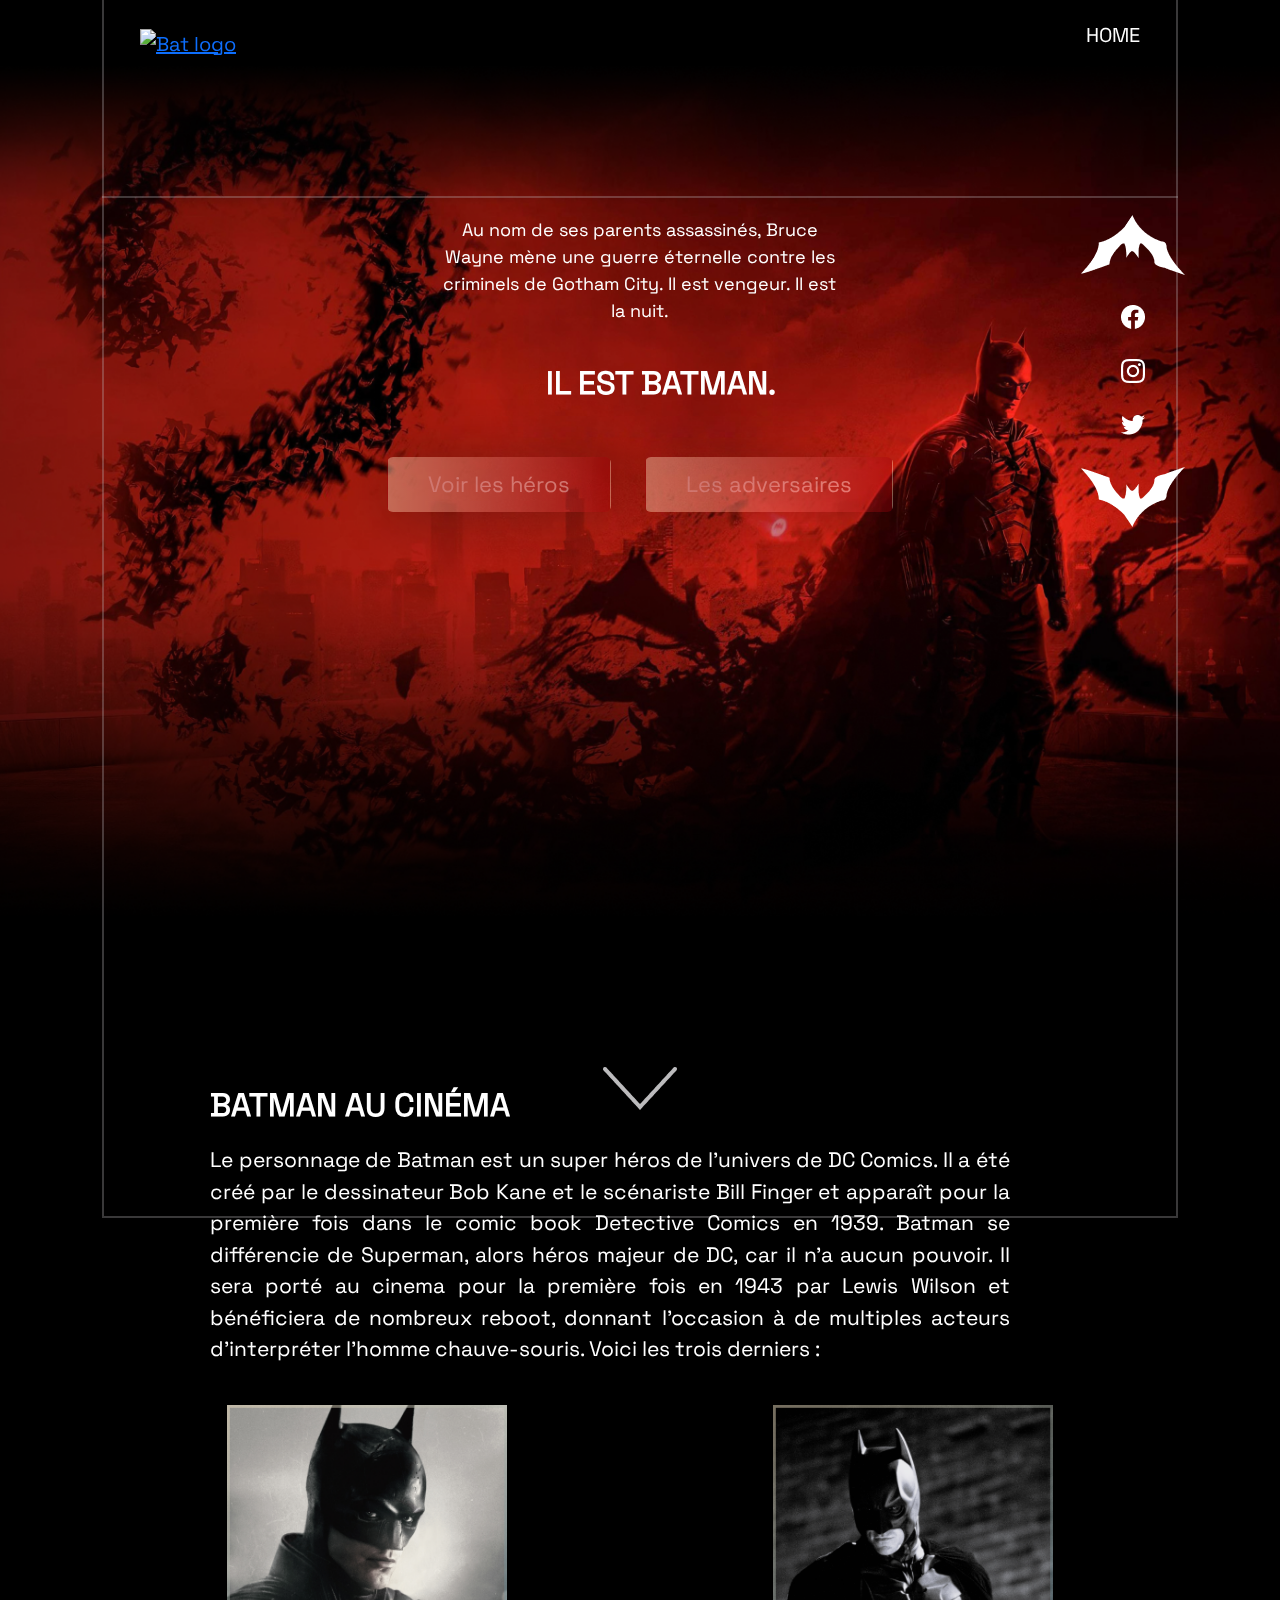
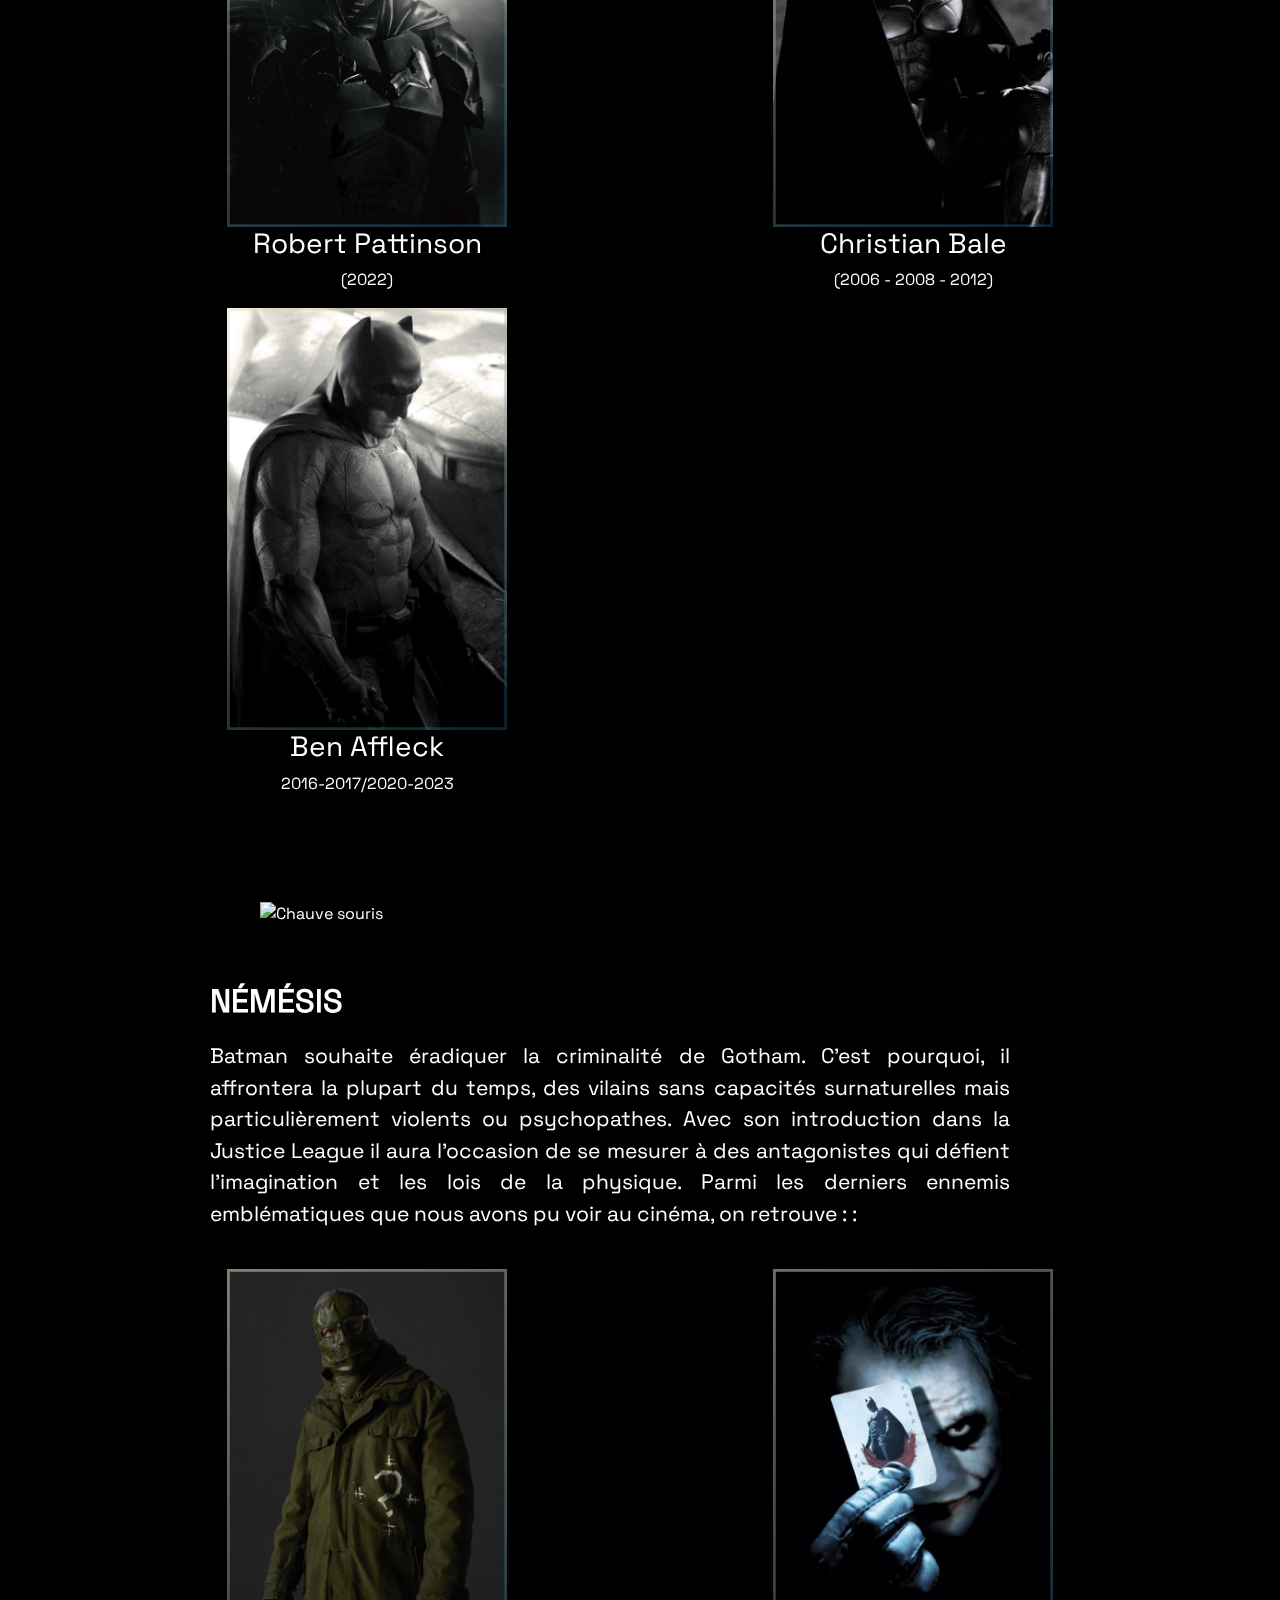
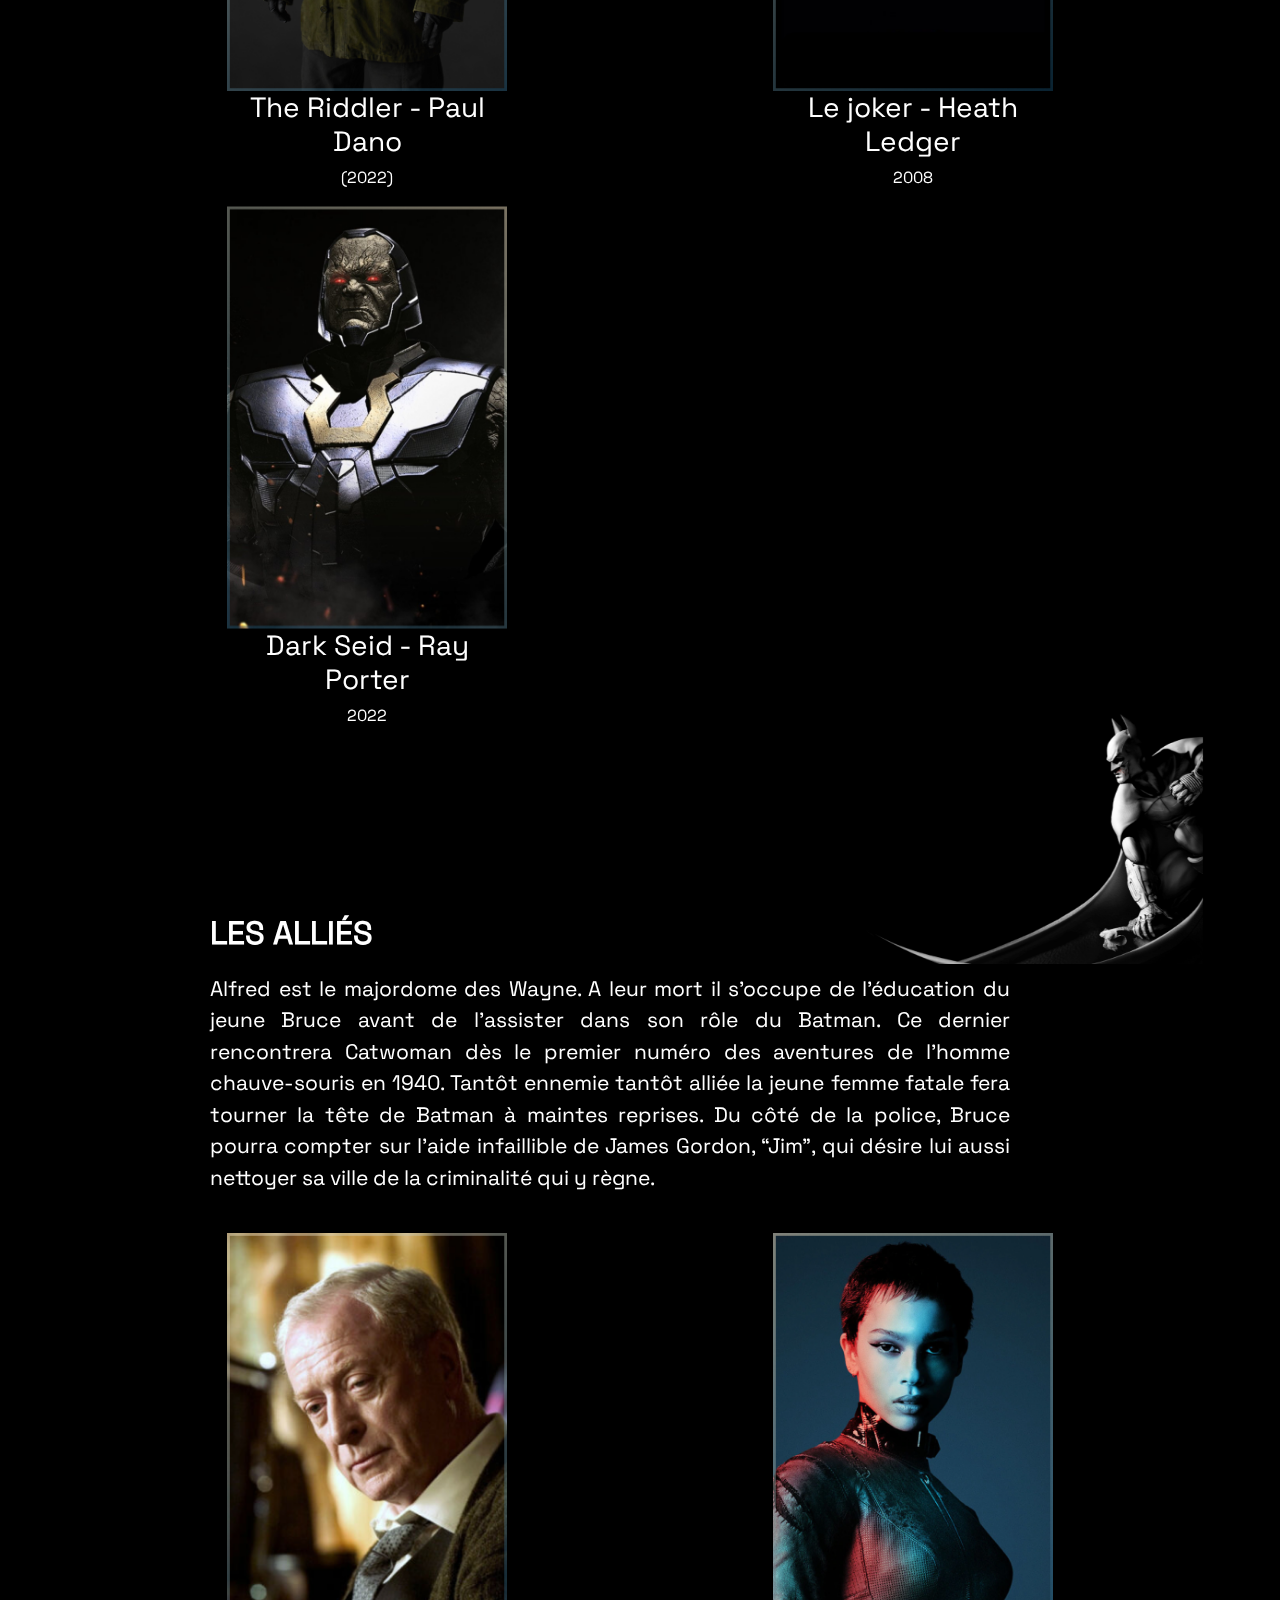
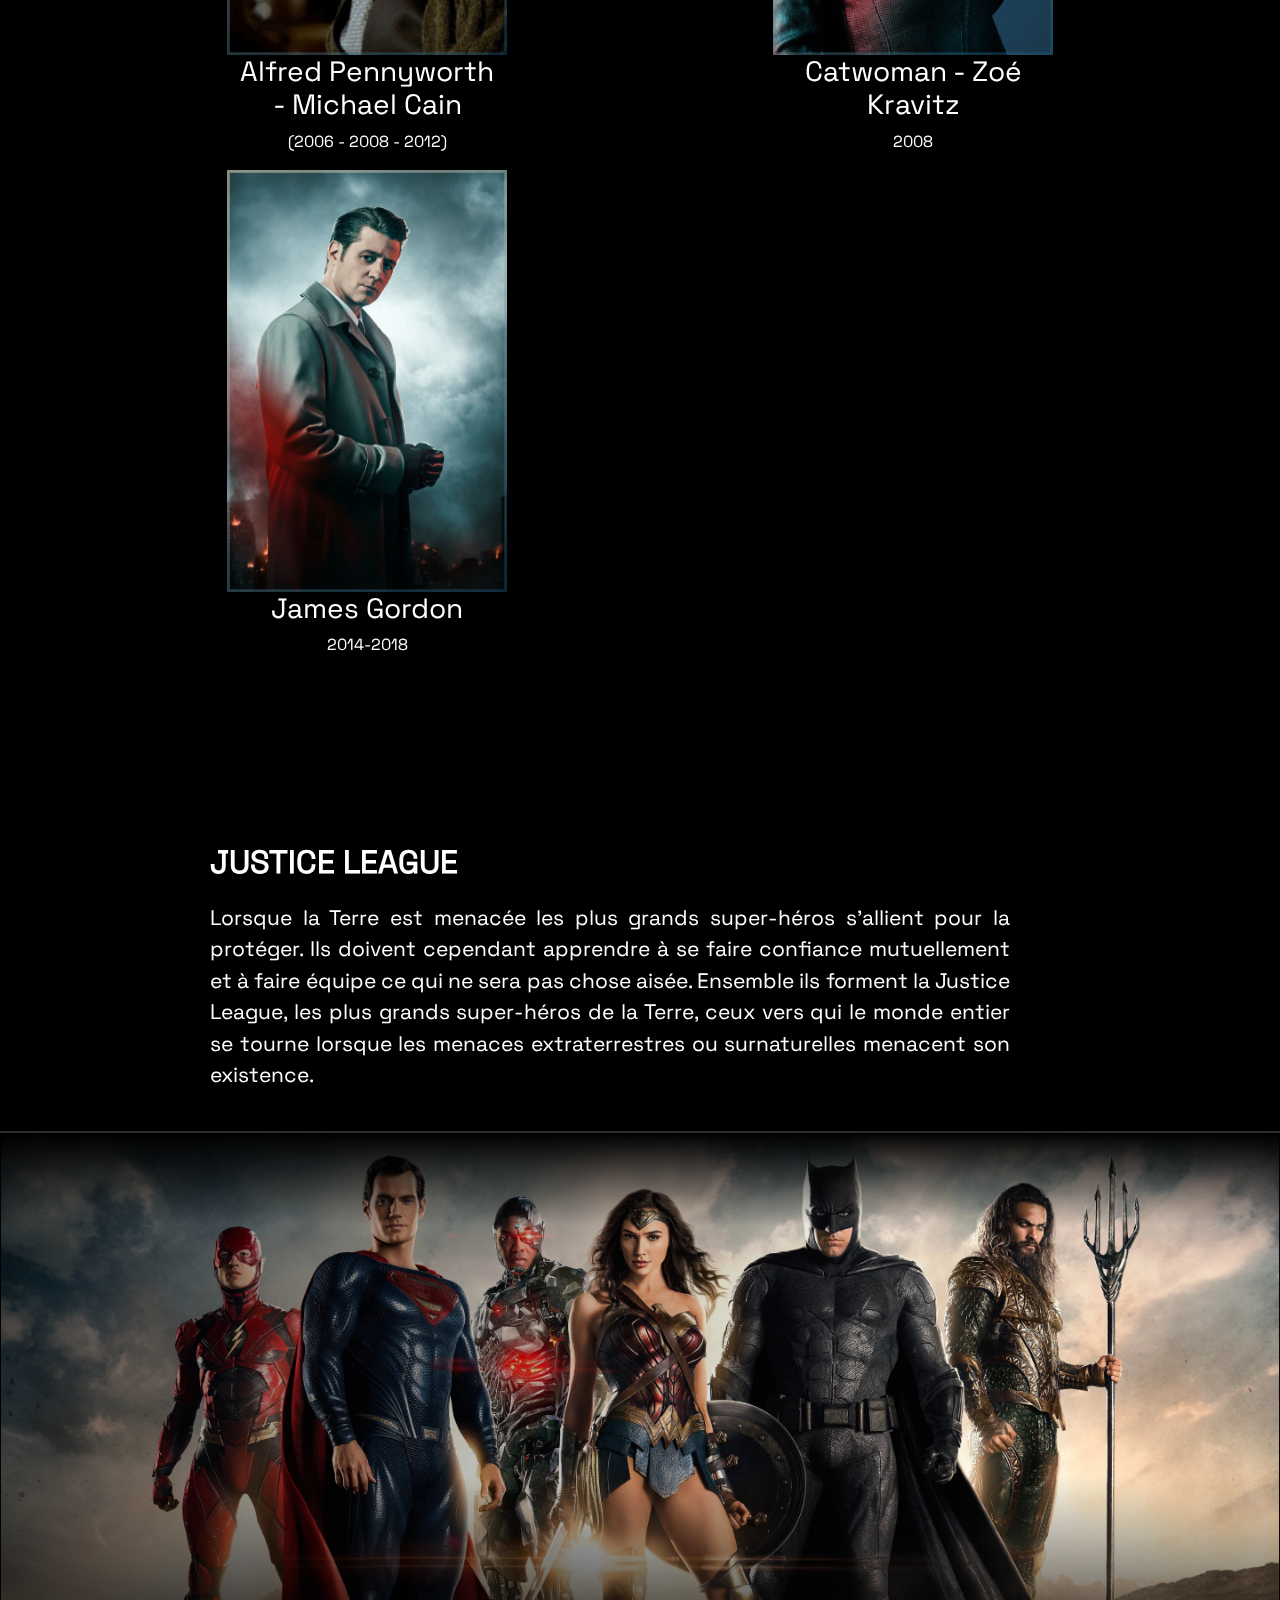
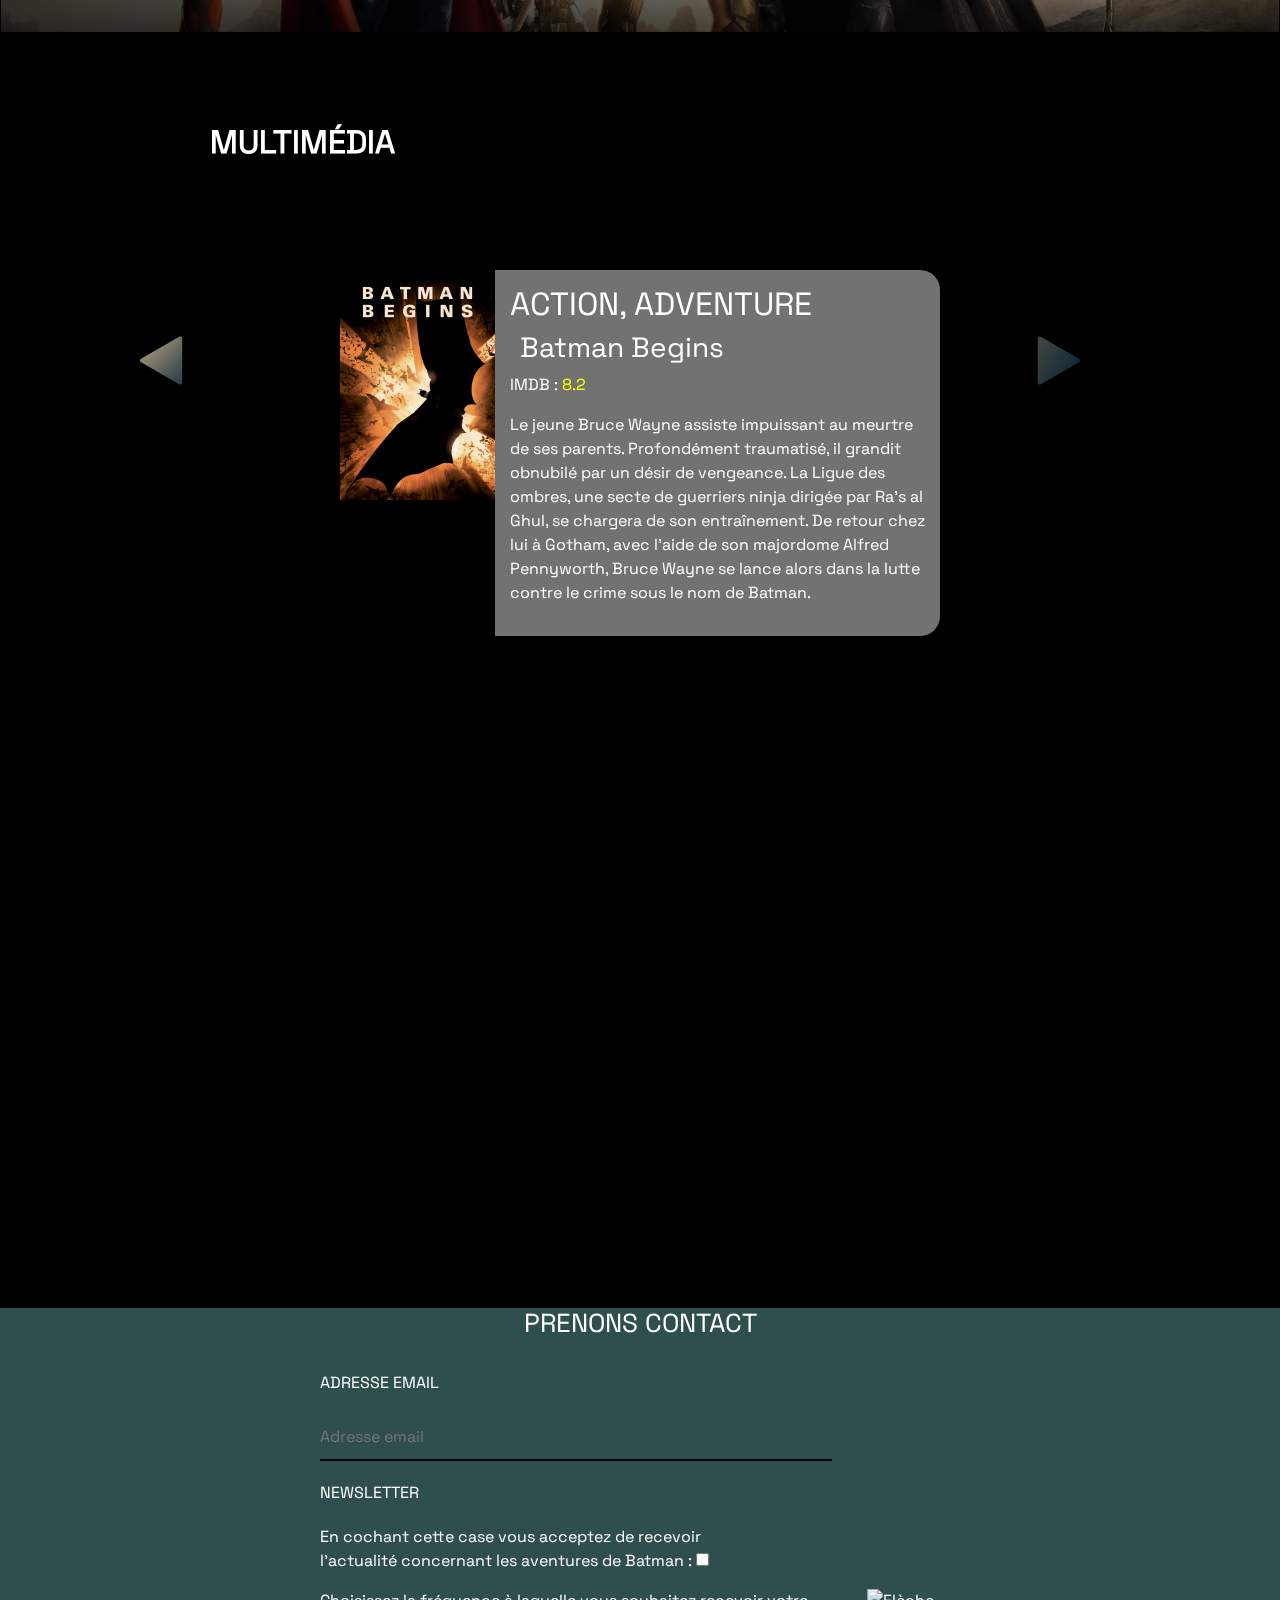
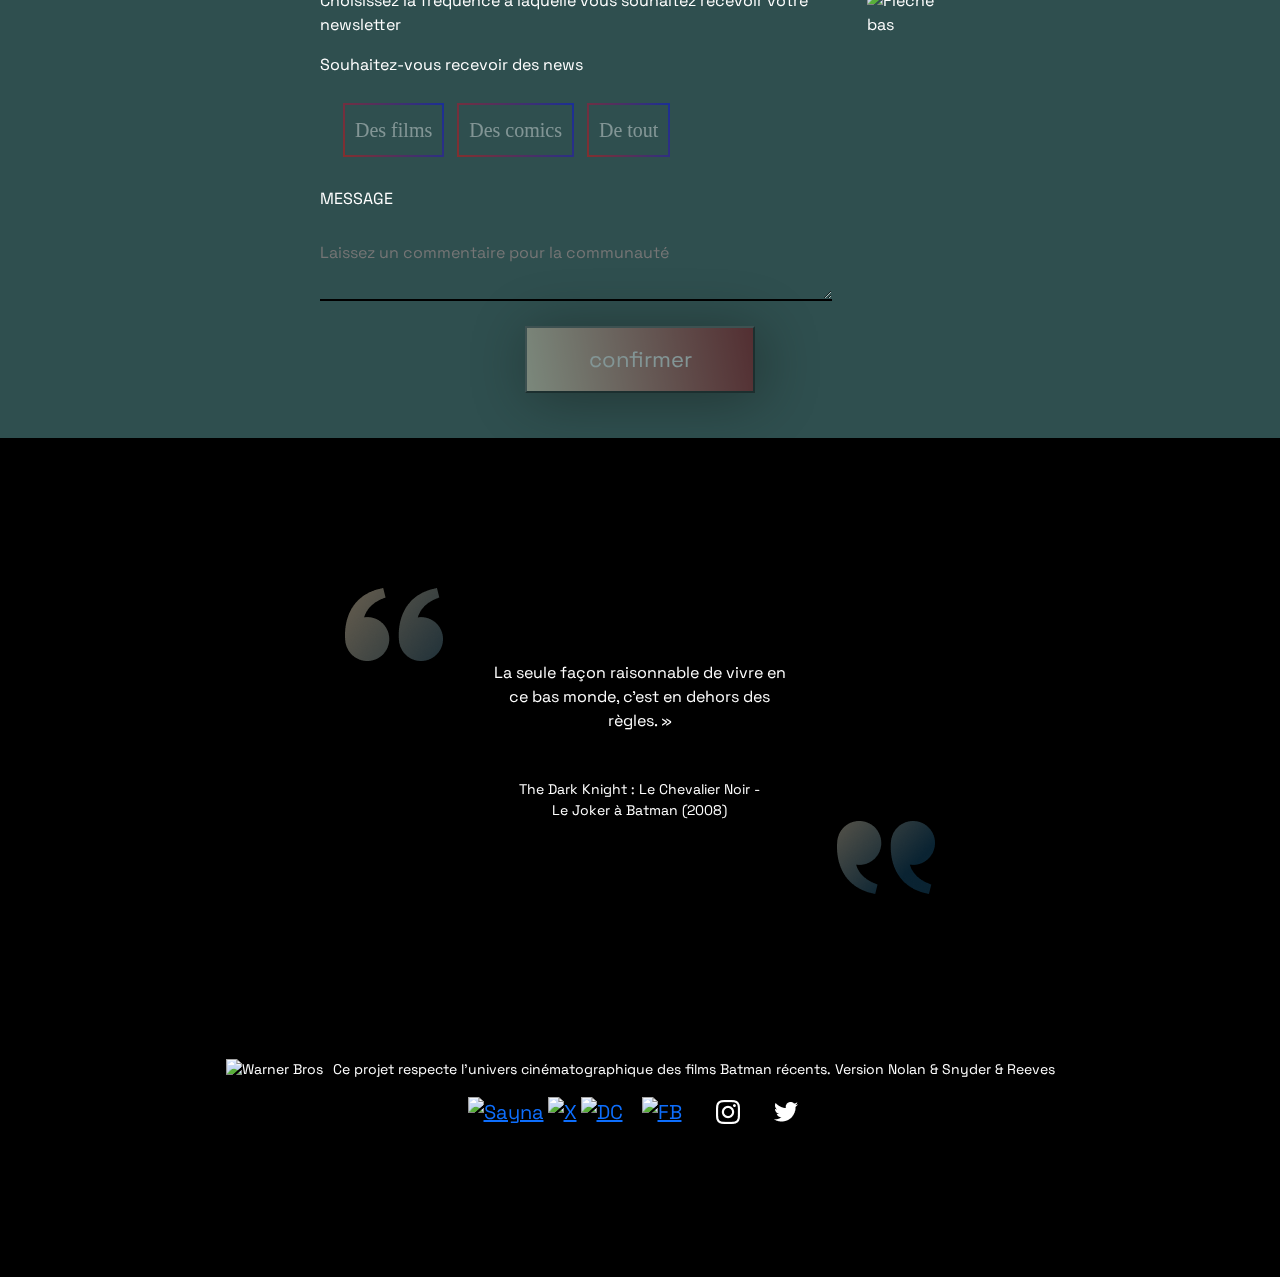
==== commit e7210a82: "Finalisation du projet Batman : Ajout des css pour design responsive tablette et mobile" ====
--- a/index.html
+++ b/index.html
@@ -5,6 +5,8 @@
     <meta charset="UTF-8">
     <meta name="viewport" content="width=device-width, initial-scale=1.0">
     <link rel="stylesheet" type="text/css" href="styles/styles.css">
+    <link rel="stylesheet" type="text/css" href="styles/styles_mobile.css">
+    <link rel="stylesheet" type="text/css" href="styles/styles_tablet.css">
 
     <!-- Intégration de bootstrap pour gérer le reponsive design -->
     <link rel="stylesheet" type="text/css" href="styles/bootstrap-5.2.3-dist/css/bootstrap.min.css">
@@ -12,7 +14,13 @@
     <title>Batman</title>
 </head>
 
-
+<div class="scroll">
+    <a href="#header"><img class="social fleche" src="img/Logos/logo_bat_flèche.png" alt="logo bat fleche"></a>
+    <a href="https://facebook.com/batman"><img class="social" src="img/Logos/icon_facebook.png" alt="FB"></a>
+    <a href="http://instangram.com/batman"><img class="social" src="img/Logos/icon_ig.png" alt="IG"></a>
+    <a href="https://twitter.com/batman"><img class="social" src="img/Logos/icon_tw.png" alt="twitter"></a>
+    <a href="#contact"><img class="social fleche" src="img/Logos/logo_bat_flèche_2.png" alt="logo 2 bat fleche"></a>
+</div>
 <body id="body">
     <header id="header">
         <nav class="container">
@@ -27,13 +35,7 @@
 
         <div class="cadre1"></div>
         <div class="cadre2"></div>
-        <div class="scroll">
-            <a href="#header"><img class="social" src="img/Logos/logo_bat_flèche.png" alt="logo bat fleche"></a>
-            <a href="https://facebook.com/batman"><img class="social" src="img/Logos/icon_facebook.png" alt="FB"></a>
-            <a href="http://instangram.com/batman"><img class="social" src="img/Logos/icon_ig.png" alt="IG"></a>
-            <a href="https://twitter.com/batman"><img class="social" src="img/Logos/icon_tw.png" alt="twitter"></a>
-            <a href="#contact"><img class="social" src="img/Logos/logo_bat_flèche_2.png" alt="logo 2 bat fleche"></a>
-        </div>
+        
         <section id="hero">
             <div class="content">
                 <div class="container">
@@ -52,7 +54,7 @@
             </div>
             <a href="#citations"><img class="fleche" src="img/Logos/flèche_down_header.png" alt="flèche"></a>
         </section>
-        <!-- <a href="#contact" id="fleche-down"><img class="fleche" src="img/Logos/flèche_down_header.png" alt="flèche"></a> -->
+        
         <section id="batman-cinema">
             <div class="container">
                 <h2 class="titre">Batman au cinéma</h2>
@@ -65,7 +67,7 @@
                     acteurs d’interpréter l’homme chauve-souris. Voici les trois derniers :
                 </p>
                 <div class="batman-personnage row">
-                    <div class="batman-item col-12 col-sm-6 col-lg-4 ">
+                    <div class="batman-item col-12 col-sm-6 col-lg-4">
                         <img src="img/Illustrations/Bathome2.png" alt="Film Batman">
                         <div class="personnage-info">
                             <h3 class="acteur">Robert Pattinson</h3>
@@ -191,8 +193,8 @@
                     <a href="#multimedia"><img src="img/Logos/icon_flèche_2.png" alt="Flèche droite"></a>
                 </button>
 
-                <div class="slider-multimedia row">
-                    <div class="slider-image">
+                <div class="slider-multimedia">
+                    <div class="slider-image ">
                         <img src="img/Illustrations/Bathome_ba1.png" alt="Batman Begins">
                     </div>
                     <div class="slider-content">
@@ -271,7 +273,7 @@
         </section>
         <section id="citations">
             <div class="container">
-                <div class="guillement-open">
+                <div class="guillemet-open">
                     <img src="img/Logos/icon_guillemets_1.png" alt="Guillemets">
                 </div>
                 <div class="citation-carte">
@@ -285,7 +287,7 @@
 
                     </div>
                 </div>
-                <div class="guillement-close">
+                <div class="guillemet-close">
                     <img src="img/Logos/icon_guillemets_2.png" alt="Guillemets">
                 </div>
                 <div class="clearfix"></div>
@@ -294,12 +296,11 @@
         <footer>
             <div class="container">
                 <div class="text-footer">
-                    <img src="img/logos/icon_WB.png" alt="Warner Bros" style="background-color:black">
+                    <img src="img/logos/icon_WB.png" alt="Warner Bros">
                     <p>Ce projet respecte l’univers cinématographique des films Batman récents. Version Nolan &
                         Snyder & Reeves</p>
                 </div>
                 <div class="social-footer">
-                    <!-- <a href="#" class="social-item"> -->
                     <a href="#"><img src="img/logos/logo_sayna_white.png" alt="Sayna"
                         ></a>
                     <a href="#"><img src="img/logos/icon_x.png" alt="X"></a>
--- a/styles/styles.css
+++ b/styles/styles.css
@@ -23,6 +23,18 @@
     --gradient-white : #eddebf;
     --gradient-red : #890008;
 }
+/* Animation des éléments  l'entrée */
+@keyframes entree{
+    from{
+        transform : translate(-1200px);
+    }
+    to{
+        transform : translate(0px);
+    }
+}
+.titre, #boutons, .scroll, p, .batman-item, #header{
+    animation : entree 3s;
+}
 
 /****************Règles générales appliquées sur toute la page**************/
 
@@ -36,28 +48,18 @@
     width : 80%;
     margin : 0 auto;
     position : relative;
-    border : 1px solid white;
 }
 body#body{
     background-color : black;
     color : white;
     font-family : 'space_grotesk';
     font-weight : 300;
-    border : 1px solid white;
-}
-
-
+}
 main{
     width : 100%;
     position : relative;
-    border : 1px solid white;
-}
-
-.btn, .btn-group label{
-    font-family : 'rajdhani';
-    font-size : 20px;
-    font-weight :400;
-}
+}
+
 a{
     color : var(--white);
     font-size : 20px;
@@ -103,7 +105,6 @@
     right : 80px;
     top : 200px;
     z-index : 99;
-
 }
 .scroll .social{
     margin : 15px;
@@ -131,18 +132,7 @@
 a, ul{
     z-index : 999;
 }
-/* Animation des éléments  l'entrée */
-@keyframes entree{
-    from{
-        transform : translate(-1200px);
-    }
-    to{
-        transform : translate(0px);
-    }
-}
-.titre, #boutons, .scroll, p, .batman-item, #header{
-    animation : entree 3s;
-}
+
 
 /***********La section #hero **********/
 #hero{
@@ -173,6 +163,7 @@
 #boutons .btn{
     text-decoration : none;
     font-size : 22px;
+    color : white;
     padding : 10px 40px;
     
     background : linear-gradient(90deg, var(--gradient-white),var(--gradient-red));
@@ -197,7 +188,6 @@
     margin : 0 auto;
     margin-top: 500px;
     z-index : 999;
-
 }
 
 /************Section #batman-cinema, #nemesis, #allies, #justice-league******/
@@ -223,17 +213,17 @@
 .batman-personnage{
     display : flex;
     justify-content : space-between;
-    max-width : 85%;
+    width : 85%;
     margin : 0 auto !important;
 }
 .batman-item{
-    width : 304px;
+    width : 304px !important;
 }
 .batman-item img{
-    width : 100%;
+    max-width : 100%;
 }
 .batman-item:hover{
-    width : 334px;
+    width : 334px !important;
 }
 .personnage-info{
     text-align : center;
@@ -286,7 +276,6 @@
     margin : 80px auto;
     display : block;
 }
-
 
 
 /********************Contact ********************/
@@ -366,6 +355,11 @@
 .btn-group label:hover{
     opacity : 1;
 }
+.btn, .btn-group label{
+    font-family : 'rajdhani';
+    font-size : 20px;
+    font-weight :400;
+}
 .form input[type='radio']{
     opacity : 0;
 }
@@ -386,7 +380,10 @@
     font-size : 22px;  
     background : linear-gradient(80deg, var(--gradient-white),var(--gradient-red));
     box-shadow : var(--black1) 5px 5px 60px;
-    
+    opacity : 0.4;
+}
+input[type='submit']:hover{
+    opacity : 1;
 }
 #citations{
     padding : 150px 20%;
@@ -400,12 +397,14 @@
     padding-top : 30px;
     font-size : 14px;
 }
-#citations .guillement-close{
+#citations .guillemet-close{
     float : right;
 }
 .clearfix{
     clear : both;
 }
+
+/***************** Footer ***************/
 footer .text-footer{
     justify-content : center;
     font-size : 14px;
@@ -426,59 +425,3 @@
     padding-bottom : 150px;
 }
 
-/* Gestion de l'affichage sur mobile */
-@media screen and (max-width:576px){
-    .cadre1, .cadre2, .scroll{
-        display : none;
-    }
-    #body .container{
-        /* width : 100%; */
-    }
-    #header{
-        position :relative;
-    }
-    #header nav{
-        position : fixed !important;
-        border : 3px solid white;
-        z-index : 9999;
-        margin : 0 auto;
-        top : 0;
-        left : 0;
-        right : 0;
-    }
-    .titre{
-        text-align : center;
-    }
-    .description{
-        margin-left : 3px;
-    }
-    .batman-item{
-        border : 1px solid white;
-    }
-    .conatainer{
-        justify-content : center;
-    }
-    .batman-fight{
-        display : none;
-        /* position : relative;
-        border : 1px solid white;
-        top : 0;
-        left : 0; */
-    }
-    .justice-img{
-        width : 100vw;
-    }
-    #multimedia .left, #multimedia .right{
-        /* display : none; */
-    }
-    .slider-multimedia{
-        border : 1px solid red;
-        margin : 0;
-    }
-    .slider-multimedia .slider-content{
-        
-        border : 1px solid white;
-        width : 100vw;
-        border-radius : 0; 
-    }
-}--- a/styles/styles_mobile.css
+++ b/styles/styles_mobile.css
@@ -0,0 +1,145 @@
+/* Gestion de l'affichage sur mobile */
+@media screen and (max-width:576px){
+    /************Règles générales**************/
+    .cadre1, .cadre2{
+        display : none;
+    }
+    .scroll{
+        right : 0px;
+        top : 20vh;
+        
+        width : 40px;
+    }
+    .scroll .fleche{
+        width : 40px;
+        height:37px;
+    }
+
+    /****************Le header****************/
+    #header{
+        position :relative;
+    }
+    #header nav{
+        position : fixed !important;
+        z-index : 9999;
+        margin : 0 auto;
+        top : 0;
+        left : 0;
+        right : 0;
+    }
+    /******************Section #hero*************/
+    #hero{
+        height : 600px;
+    }
+    #hero .content{
+        width : 100%;
+    }
+    #hero #boutons .btn{
+        font-size : 18px;
+        margin : 3px;
+        padding : 3px;
+        width : 150px;
+        opacity : 1;
+    }
+    #hero .content .texte{
+        text-align : justify;
+    }
+    #hero .fleche{
+        margin-top : 0;
+    }
+
+    /****************Section #batman-cinema****************/
+
+    #batman-cinema{
+        padding : 3px;
+    }
+
+    .titre{
+        text-align : center;
+    }
+    .description{
+        margin-left : 3px;
+    }
+    .batman-item{
+        margin : 0 auto;
+    }
+    div.batman-personnage{
+        width : 100%;
+    }
+    .batman-item{
+        padding : 0 !important;
+    }
+    .batman-fight{
+        display : none;
+    }
+
+    /***************Section #justice-league*****************/
+    .justice-img{
+        width : 100vw;
+    }
+
+
+    /**********************Section #multimedia***************/
+    #multimedia .slider-multimedia{
+        margin : 0;
+        width : 100%;
+        flex-direction: column;
+    }
+    #multimedia .slider-image img{
+        width : 100%;
+    }
+    #multimedia .slider-content{
+        border-radius : 0;
+        width : 100%;
+        text-align : justify;
+    }
+    .slider-multimedia .slider-content{
+        width : 100vw;
+        border-radius : 0; 
+    }
+    #multimedia button img{
+        width : 19px;
+        height : 25px;
+    }
+    #multimedia button.right{
+        position : absolute;
+        right : -10%;
+    }
+    #multimedia button.left{
+        position : absolute;
+        left : -10%;
+    }
+    #bande-annonce{
+        width : 100vw;
+        height : 57vw;
+    }
+
+    /********************Section #contact ******************/
+    
+    #contact .form{
+        width : 100%;
+        padding : 5px;
+    }
+    .btn-group label{
+        font-size : 16px;
+        opacity : 1;
+    }
+    #contact #message{
+        width : 100%;
+        border : 1px solid black;
+    }
+    #citations{
+        padding : 0;
+    }
+    #citations .guillemet-open img, #citations .guillemet-close img {
+        width : 30px;
+        height : 22px;
+    }
+    #citations .citation-carte{
+        width : 100%;
+    }
+    footer .text-footer{
+        display : block;
+    }
+
+}--- a/styles/styles_tablet.css
+++ b/styles/styles_tablet.css
@@ -0,0 +1,43 @@
+/*************************Gestion de l'affichage sur tablette*************************/
+@media screen and (min-width:576px) and (max-width:992px){
+    /******************Règles générales*********************/
+    .scroll{
+        right : 0px;
+        top : 20vh;
+        border : 2px solid red;
+        width : 40px;
+    }
+    .scroll .fleche{
+        width : 40px;
+        height:37px;
+    }
+    /************************Hero *************************/
+    
+    #hero #boutons .btn{
+        font-size : 18px;
+        margin : 3px;
+        padding : 3px;
+        width : 150px;
+        opacity : 1;
+    }
+    #hero .fleche{
+        margin-top : 250px;
+    }
+
+    .batman-item{
+
+        margin : 0 auto;
+    }
+    /*******************************Multimedia***************************/
+    #multimedia .slider-multimedia{
+        flex-direction : column;
+    }
+    #multimedia .slider-content{
+        border-radius : 0;
+    }
+    #multimedia .slider-image img{
+        display : block;
+        margin : 0 auto;
+    }
+    
+}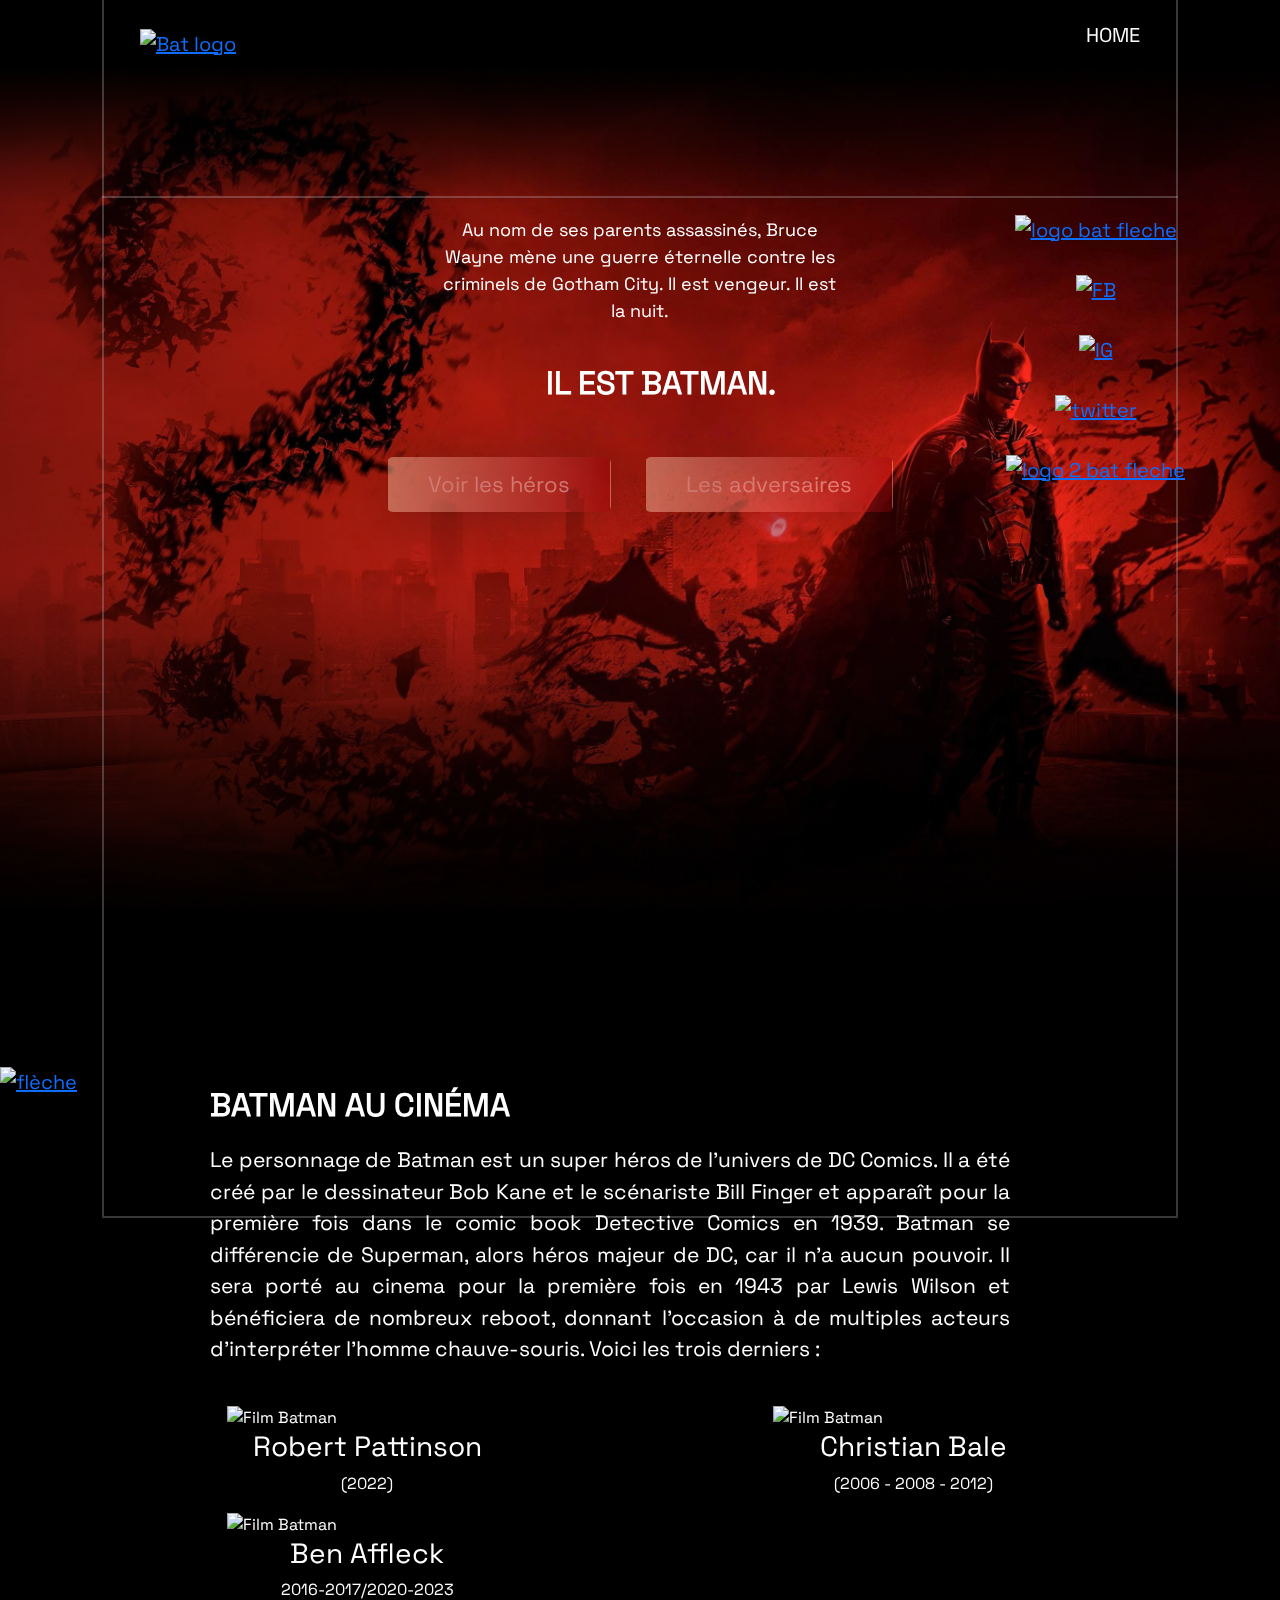
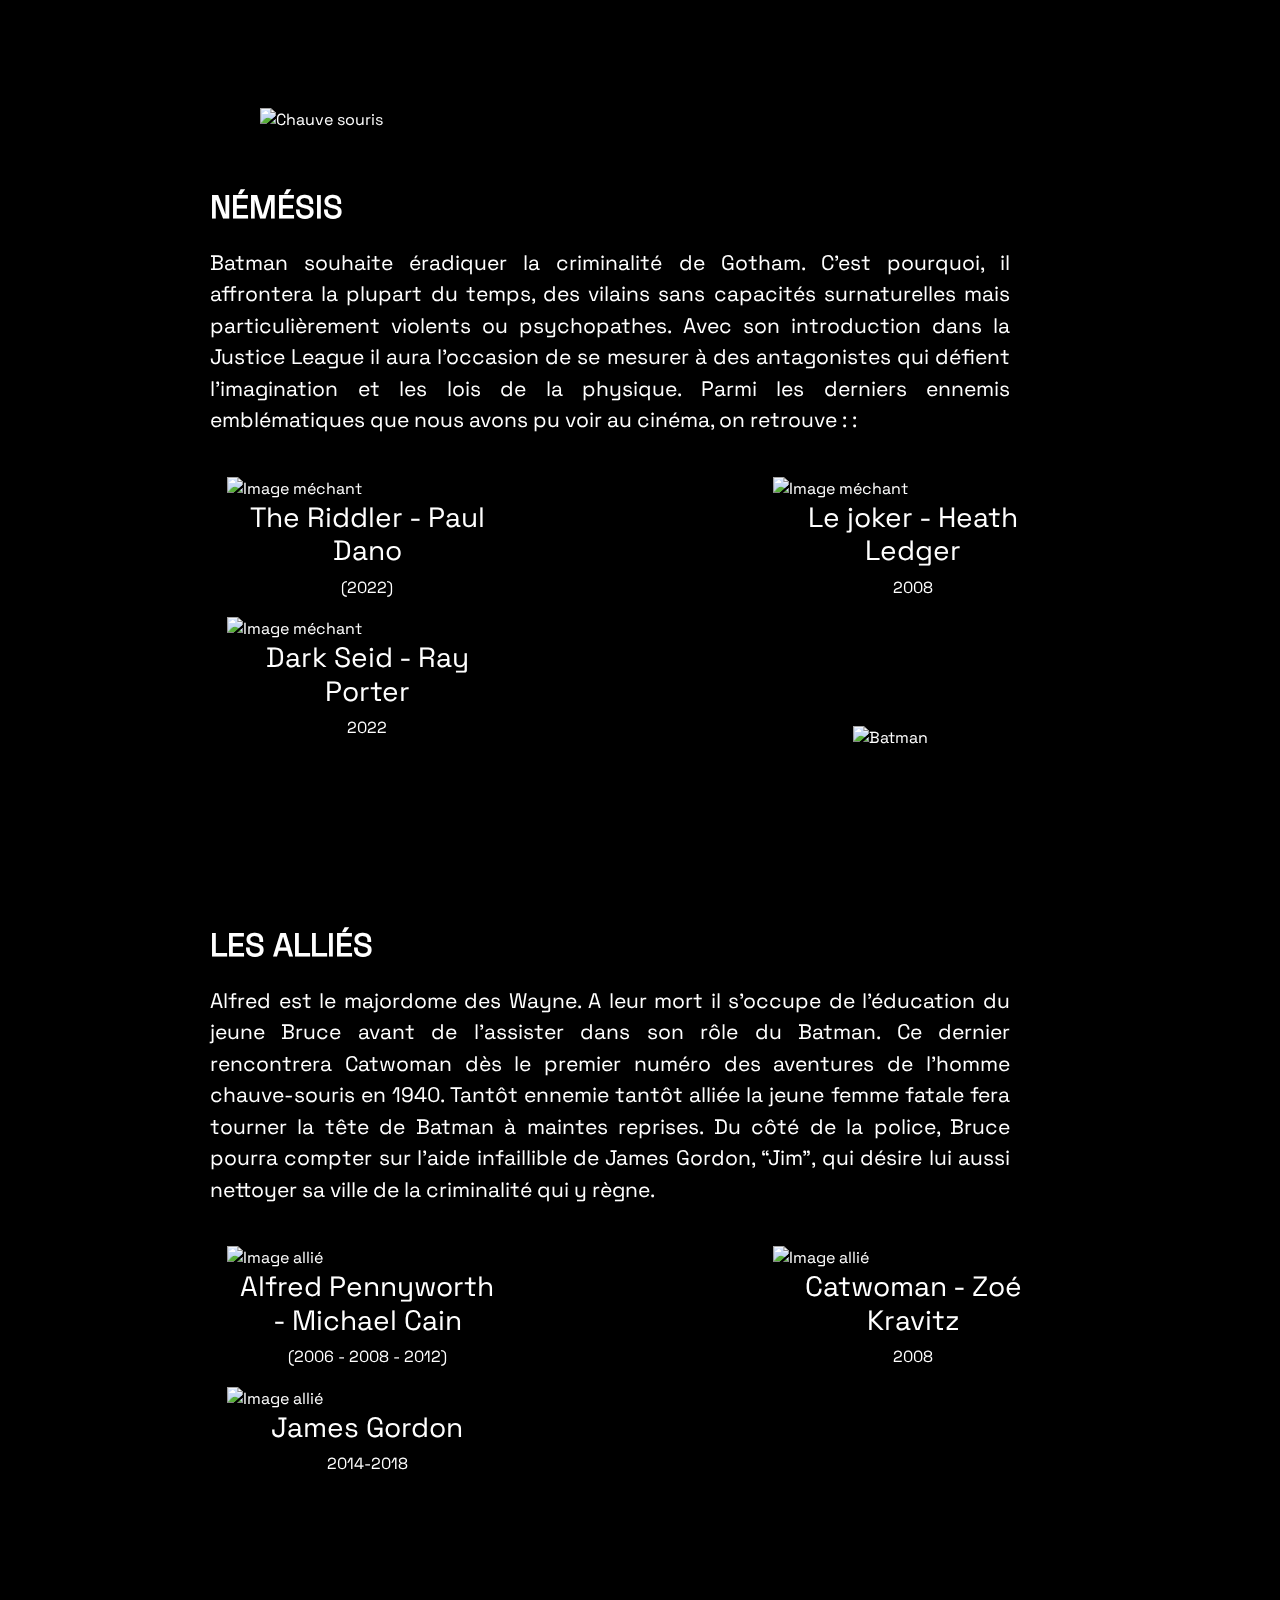
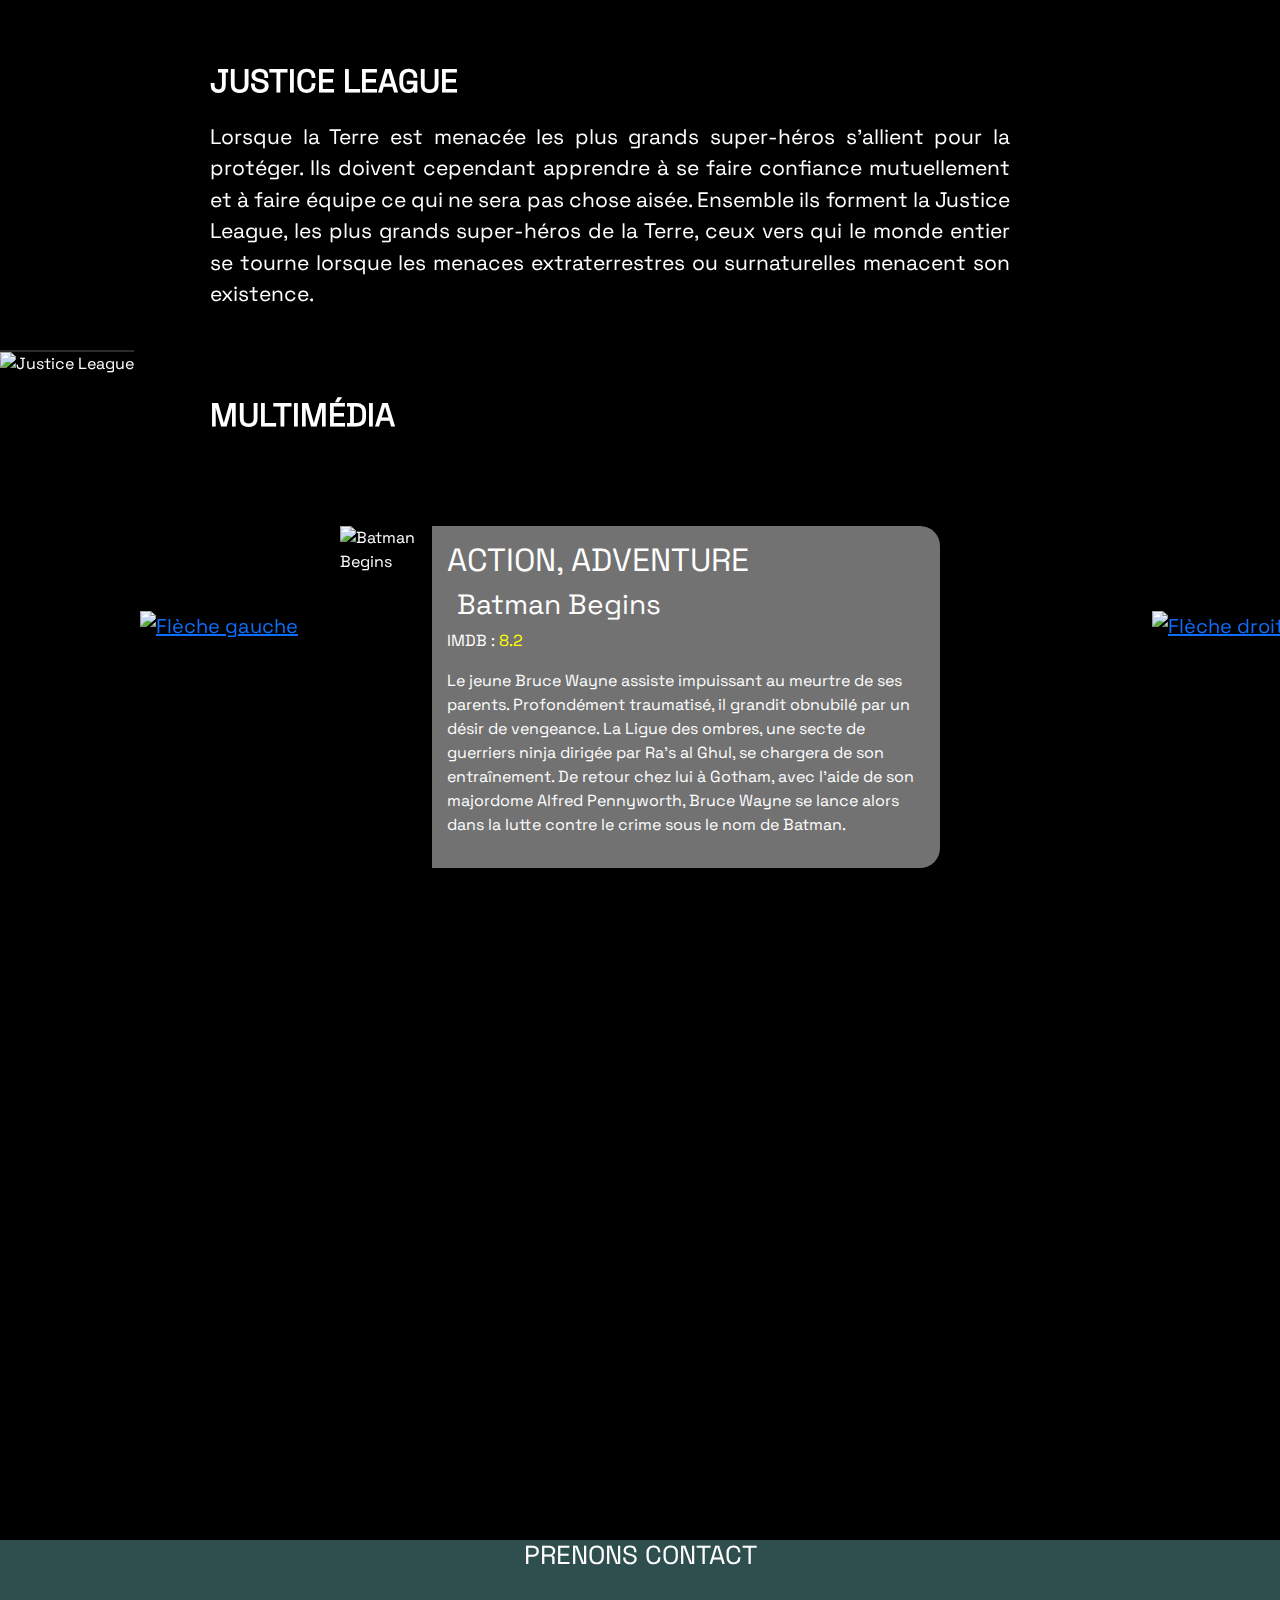
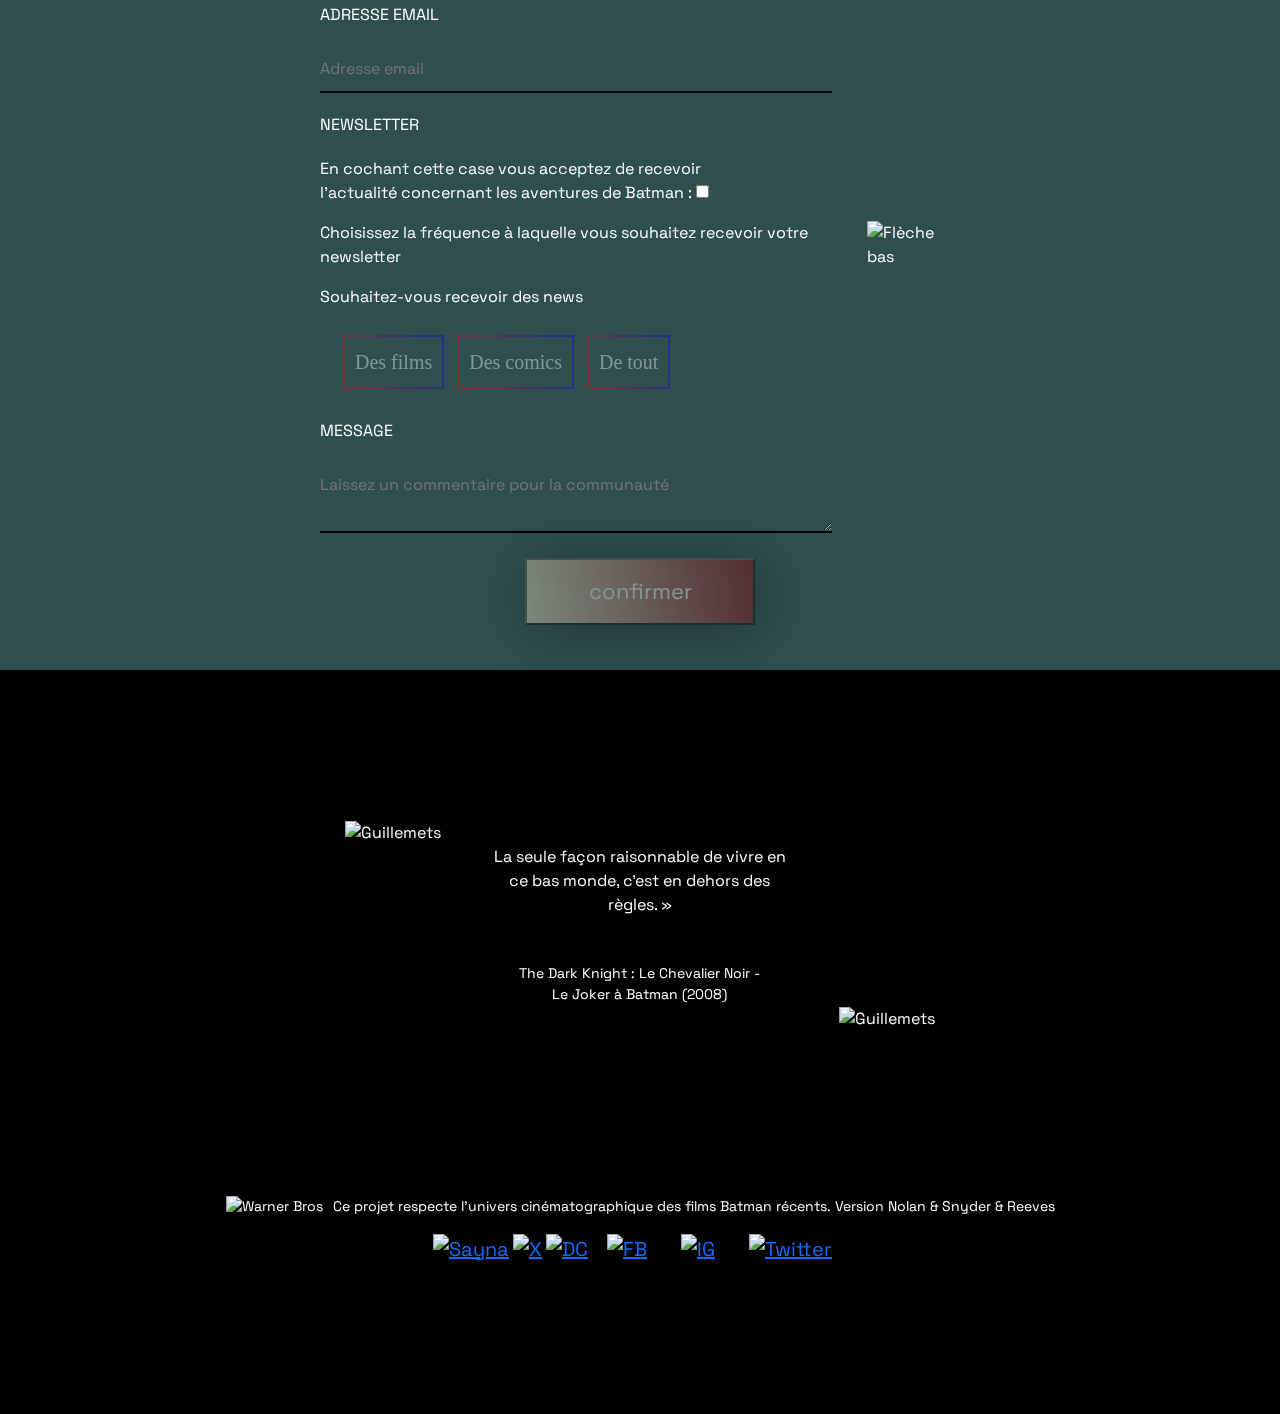
==== commit f0503aa4: "modifications" ====
--- a/index.html
+++ b/index.html
@@ -15,11 +15,11 @@
 </head>
 
 <div class="scroll">
-    <a href="#header"><img class="social fleche" src="img/Logos/logo_bat_flèche.png" alt="logo bat fleche"></a>
-    <a href="https://facebook.com/batman"><img class="social" src="img/Logos/icon_facebook.png" alt="FB"></a>
-    <a href="http://instangram.com/batman"><img class="social" src="img/Logos/icon_ig.png" alt="IG"></a>
-    <a href="https://twitter.com/batman"><img class="social" src="img/Logos/icon_tw.png" alt="twitter"></a>
-    <a href="#contact"><img class="social fleche" src="img/Logos/logo_bat_flèche_2.png" alt="logo 2 bat fleche"></a>
+    <a href="#header"><img class="social fleche" src="img/logos/logo_bat_flèche.png" alt="logo bat fleche"></a>
+    <a href="https://facebook.com/batman"><img class="social" src="img/logos/icon_facebook.png" alt="FB"></a>
+    <a href="http://instangram.com/batman"><img class="social" src="img/logos/icon_ig.png" alt="IG"></a>
+    <a href="https://twitter.com/batman"><img class="social" src="img/logos/icon_tw.png" alt="twitter"></a>
+    <a href="#contact"><img class="social fleche" src="img/logos/logo_bat_flèche_2.png" alt="logo 2 bat fleche"></a>
 </div>
 <body id="body">
     <header id="header">
@@ -52,7 +52,7 @@
                     </div>
                 </div>
             </div>
-            <a href="#citations"><img class="fleche" src="img/Logos/flèche_down_header.png" alt="flèche"></a>
+            <a href="#citations"><img class="fleche" src="img/logos/flèche_down_header.png" alt="flèche"></a>
         </section>
         
         <section id="batman-cinema">
@@ -68,21 +68,21 @@
                 </p>
                 <div class="batman-personnage row">
                     <div class="batman-item col-12 col-sm-6 col-lg-4">
-                        <img src="img/Illustrations/Bathome2.png" alt="Film Batman">
+                        <img src="img/illustrations/Bathome2.png" alt="Film Batman">
                         <div class="personnage-info">
                             <h3 class="acteur">Robert Pattinson</h3>
                             <p>(2022)</p>
                         </div>
                     </div>
                     <div class="batman-item col-12 col-sm-6 col-lg-4">
-                        <img src="img/Illustrations/Bathome3.png" alt="Film Batman">
+                        <img src="img/illustrations/Bathome3.png" alt="Film Batman">
                         <div class="personnage-info">
                             <h3 class="acteur">Christian Bale</h3>
                             <p>(2006 - 2008 - 2012)</p>
                         </div>
                     </div>
                     <div class="batman-item col-12 col-sm-6 col-lg-4">
-                        <img src="img/Illustrations/Bathome4.png" alt="Film Batman">
+                        <img src="img/illustrations/Bathome4.png" alt="Film Batman">
                         <div class="personnage-info">
                             <h3 class="acteur">Ben Affleck</h3>
                             <p>2016-2017/2020-2023</p>
@@ -105,21 +105,21 @@
                 </p>
                 <div class="batman-personnage row">
                     <div class="batman-item col-12 col-sm-6 col-lg-4">
-                        <img src="img/Illustrations/Bathome5.png" alt="Image méchant">
+                        <img src="img/illustrations/Bathome5.png" alt="Image méchant">
                         <div class="personnage-info">
                             <h3>The Riddler - Paul Dano</h3>
                             <p>(2022)</p>
                         </div>
                     </div>
                     <div class="batman-item col-12 col-sm-6 col-lg-4">
-                        <img src="img/Illustrations/Bathome6.png" alt="Image méchant">
+                        <img src="img/illustrations/Bathome6.png" alt="Image méchant">
                         <div class="personnage-info">
                             <h3>Le joker - Heath Ledger</h3>
                             <p>2008</p>
                         </div>
                     </div>
                     <div class="batman-item col-12 col-sm-6 col-lg-4">
-                        <img src="img/Illustrations/Bathome7.png" alt="Image méchant">
+                        <img src="img/illustrations/Bathome7.png" alt="Image méchant">
                         <div class="personnage-info">
                             <h3>Dark Seid - Ray Porter</h3>
                             <p>2022</p>
@@ -131,7 +131,7 @@
         </section>
         <section id="allies">
             <div class="container">
-                <img src="img/Illustrations/Bathome12.png" alt="Batman" class="batman-fight">
+                <img src="img/illustrations/Bathome12.png" alt="Batman" class="batman-fight">
                 <h2 class="titre">Les alliés</h2>
                 <p class="description">
                     Alfred est le majordome des Wayne. A leur mort il s’occupe de l’éducation du jeune Bruce
@@ -143,21 +143,21 @@
                 </p>
                 <div class="batman-personnage row">
                     <div class="batman-item col-12 col-sm-6 col-lg-4">
-                        <img src="img/Illustrations/Bathome9.png" alt="Image allié">
+                        <img src="img/illustrations/Bathome9.png" alt="Image allié">
                         <div class="personnage-info">
                             <h3>Alfred Pennyworth - Michael Cain</h3>
                             <p>(2006 - 2008 - 2012)</p>
                         </div>
                     </div>
                     <div class="batman-item col-12 col-sm-6 col-lg-4">
-                        <img src="img/Illustrations/Bathome8.png" alt="Image allié">
+                        <img src="img/illustrations/Bathome8.png" alt="Image allié">
                         <div class="personnage-info">
                             <h3>Catwoman - Zoé Kravitz</h3>
                             <p>2008</p>
                         </div>
                     </div>
                     <div class="batman-item col-12 col-sm-6 col-lg-4">
-                        <img src="img/Illustrations/Bathome10.png" alt="Image allié">
+                        <img src="img/illustrations/Bathome10.png" alt="Image allié">
                         <div class="personnage-info">
                             <h3>James Gordon</h3>
                             <p>2014-2018</p>
@@ -178,7 +178,7 @@
                 </p>
             </div>
             <div class="justice-img">
-                <img src="img/Illustrations/Bathome11.png" alt="Justice League">
+                <img src="img/illustrations/Bathome11.png" alt="Justice League">
             </div>
             
         </section>
@@ -187,15 +187,15 @@
             <div class="container">
                 <h2 class="titre">Multimédia</h2>
                 <button class="left">
-                    <a href="#multimedia"><img src="img/Logos/icon_flèche_1.png" alt="Flèche gauche"></a>
+                    <a href="#multimedia"><img src="img/logos/icon_flèche_1.png" alt="Flèche gauche"></a>
                 </button>
                 <button class="right">
-                    <a href="#multimedia"><img src="img/Logos/icon_flèche_2.png" alt="Flèche droite"></a>
+                    <a href="#multimedia"><img src="img/logos/icon_flèche_2.png" alt="Flèche droite"></a>
                 </button>
 
                 <div class="slider-multimedia">
                     <div class="slider-image ">
-                        <img src="img/Illustrations/Bathome_ba1.png" alt="Batman Begins">
+                        <img src="img/illustrations/Bathome_ba1.png" alt="Batman Begins">
                     </div>
                     <div class="slider-content">
                         <h2>ACTION, ADVENTURE</h2>
@@ -274,7 +274,7 @@
         <section id="citations">
             <div class="container">
                 <div class="guillemet-open">
-                    <img src="img/Logos/icon_guillemets_1.png" alt="Guillemets">
+                    <img src="img/logos/icon_guillemets_1.png" alt="Guillemets">
                 </div>
                 <div class="citation-carte">
                     <div>
@@ -288,7 +288,7 @@
                     </div>
                 </div>
                 <div class="guillemet-close">
-                    <img src="img/Logos/icon_guillemets_2.png" alt="Guillemets">
+                    <img src="img/logos/icon_guillemets_2.png" alt="Guillemets">
                 </div>
                 <div class="clearfix"></div>
             </div>
@@ -308,8 +308,8 @@
 
 
                     <a href="https://facebook.com/batman" class="social-item"><img src="img/logos/icon_facebook.png" alt="FB"s></a>
-                    <a href="http://instangram.com/batman" class="social-item"><img src="img/Logos/icon_ig.png" alt="IG"s></a>
-                    <a href="https://twitter.com/batman" class="social-item"><img src="img/Logos/icon_tw.png" alt="Twitter"s></a>
+                    <a href="http://instangram.com/batman" class="social-item"><img src="img/logos/icon_ig.png" alt="IG"s></a>
+                    <a href="https://twitter.com/batman" class="social-item"><img src="img/logos/icon_tw.png" alt="Twitter"s></a>
                 </div>
             </div>
         </footer>
